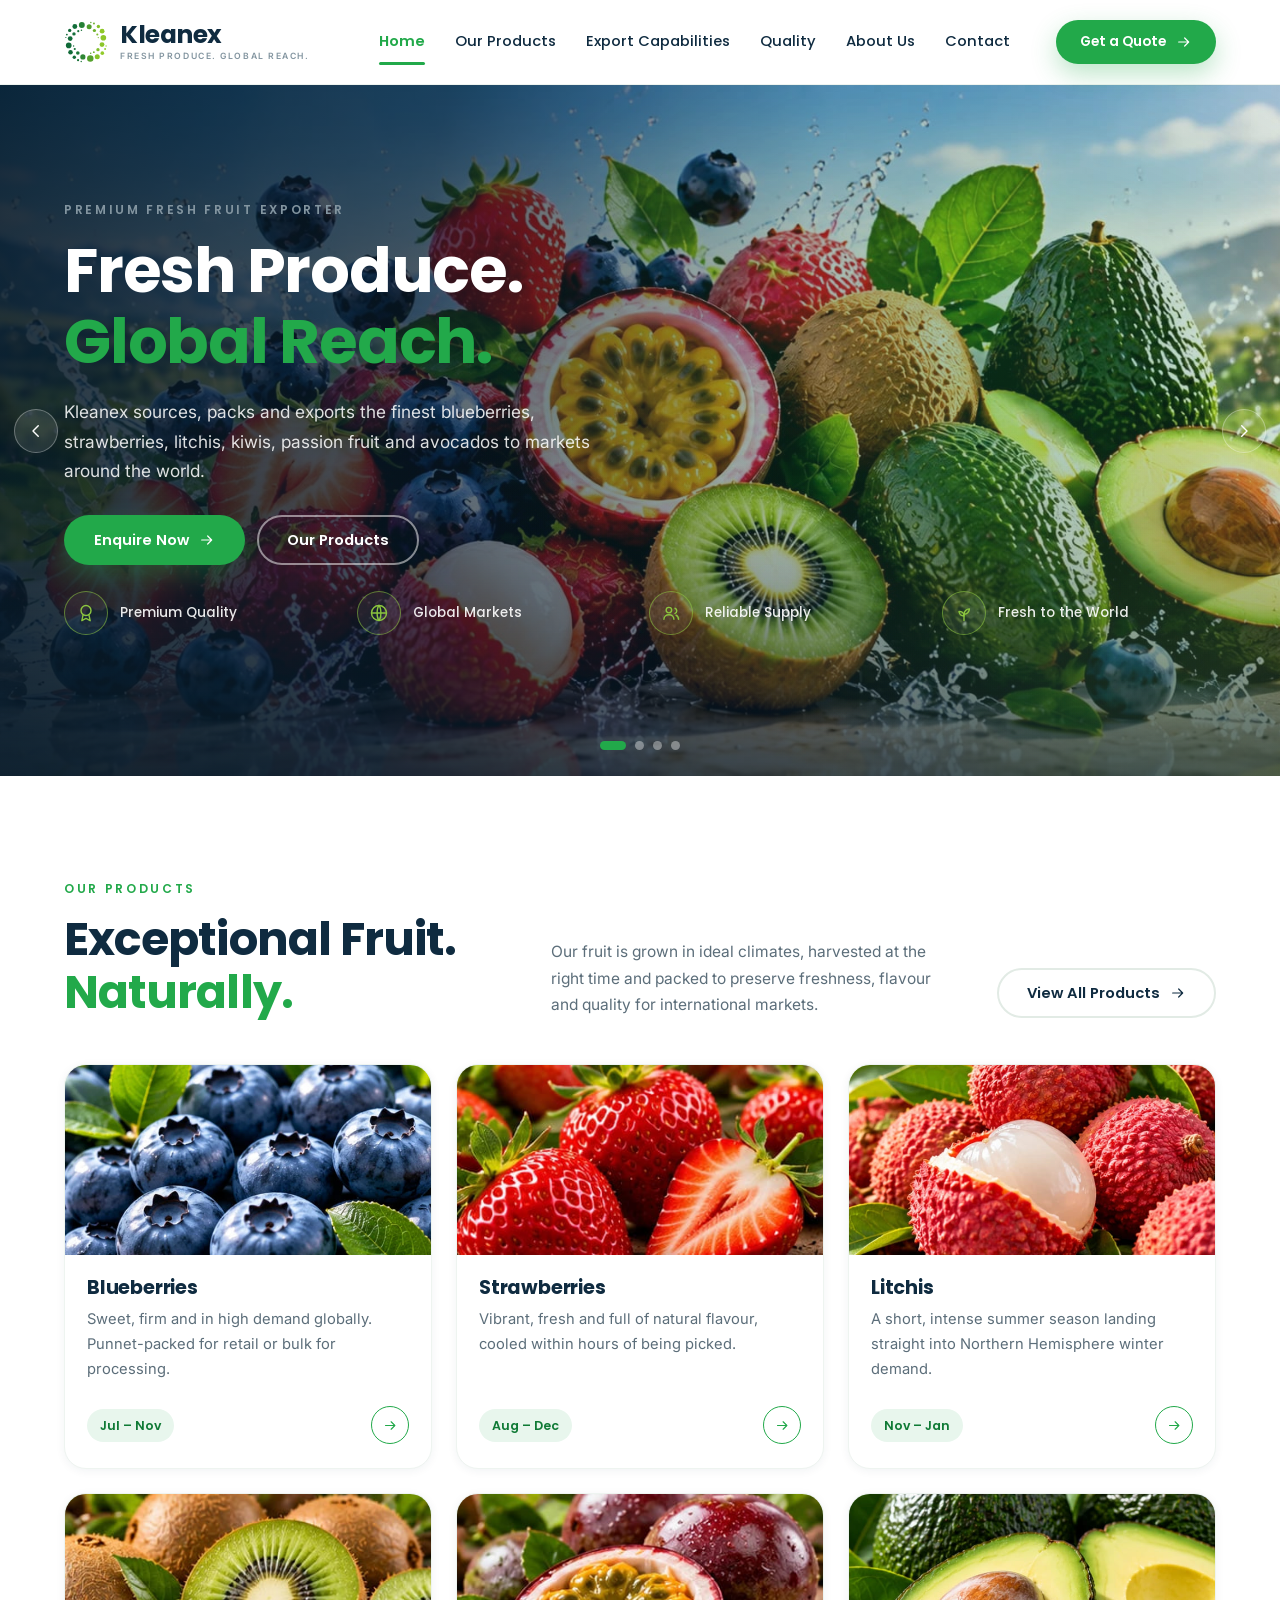
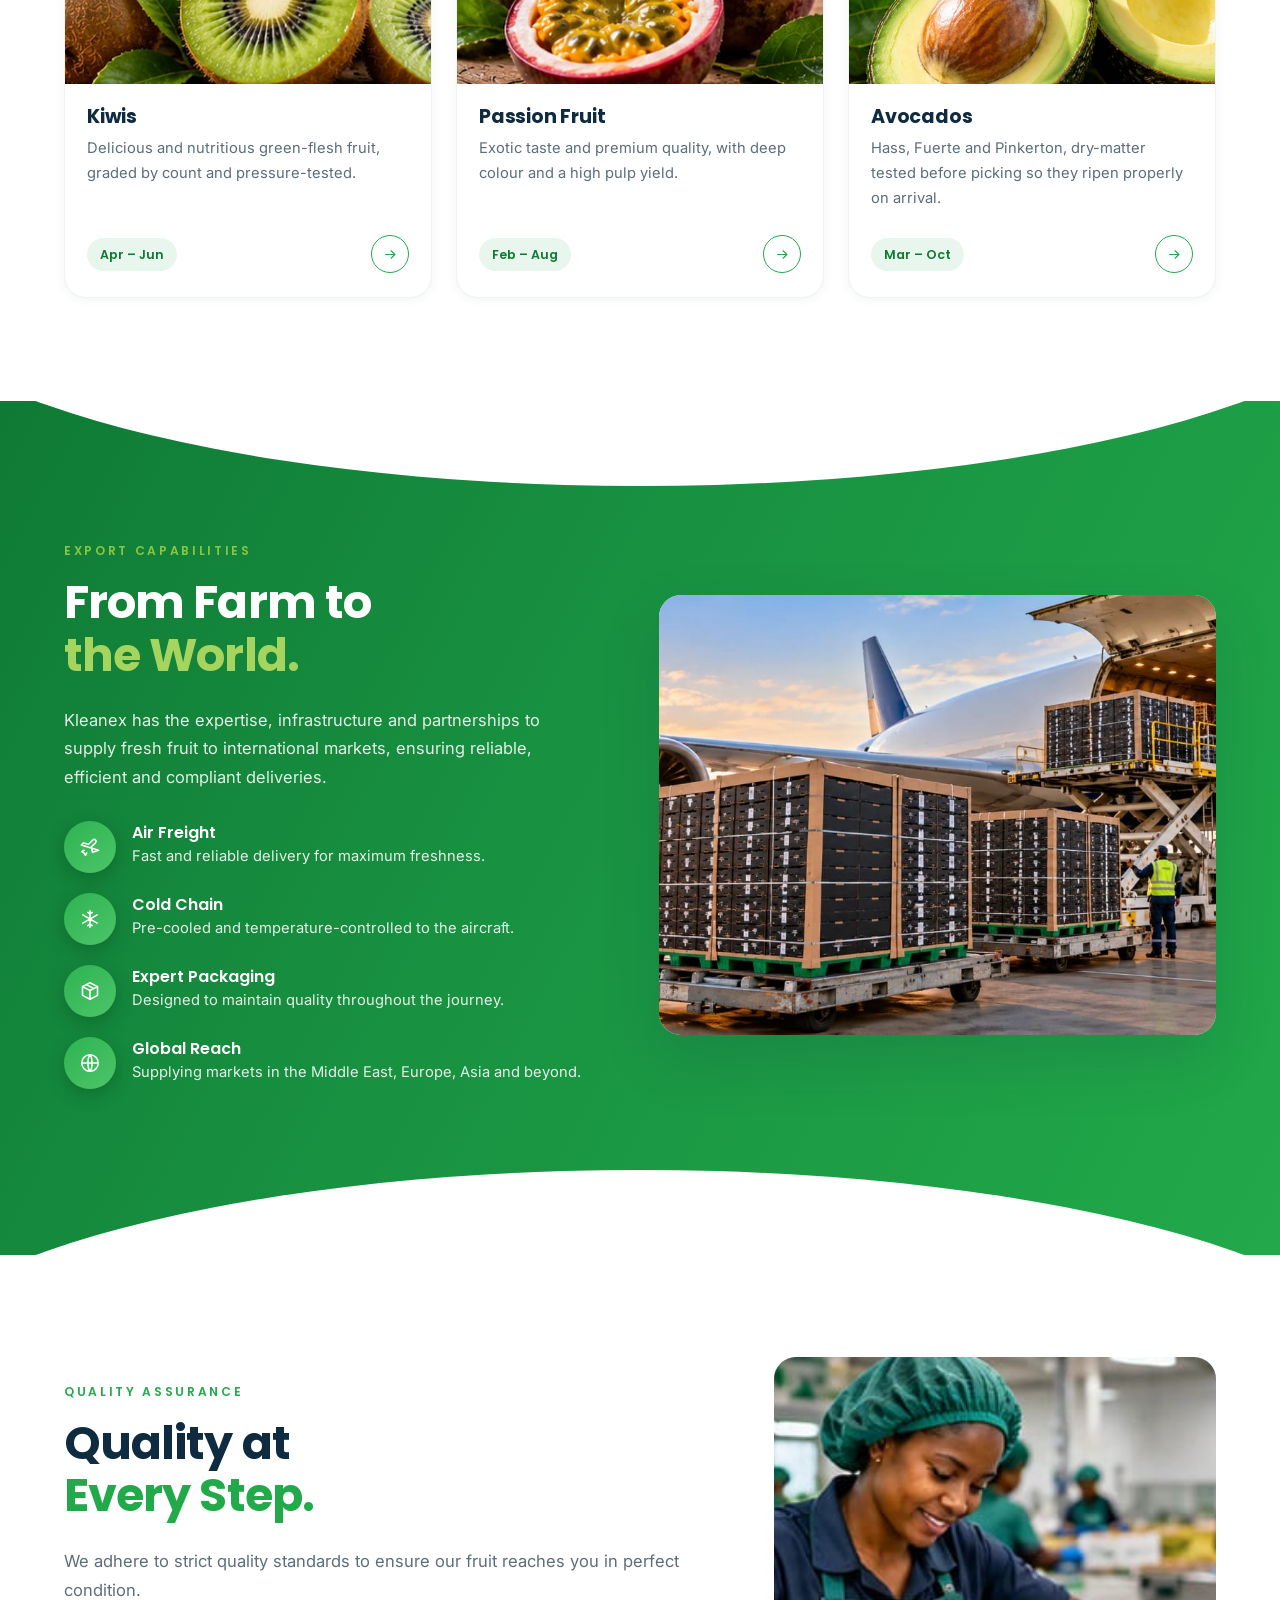
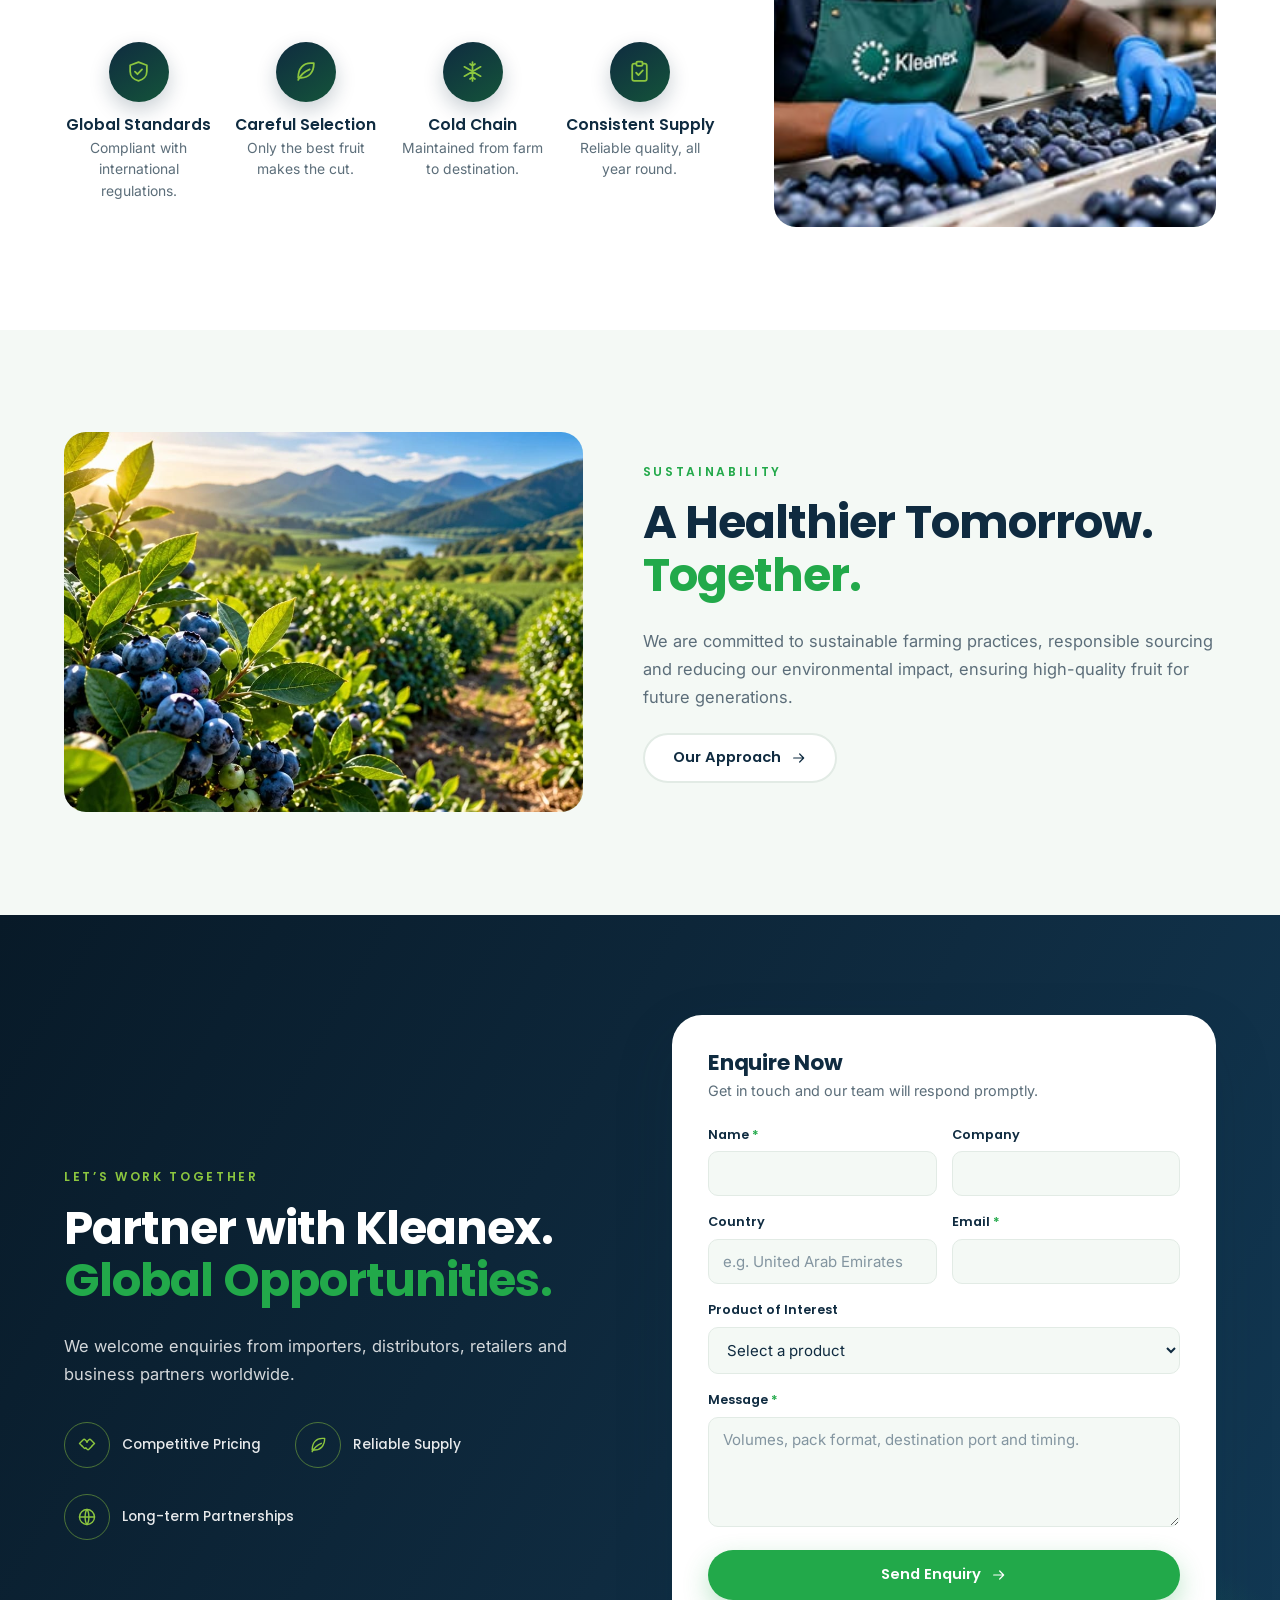
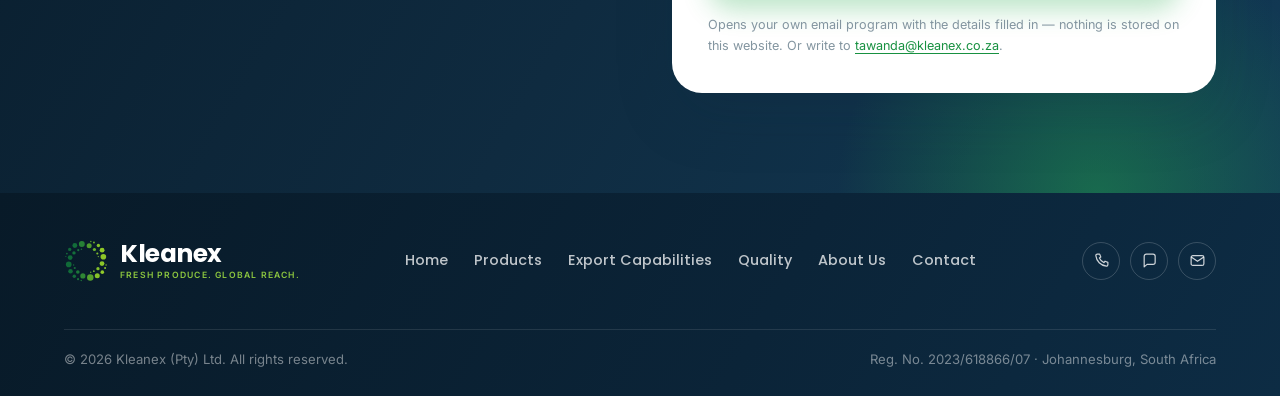
==== index.html @ d07e0b53 "Remove the decorative dot overlay from the hero The green dots in the top-right corner of the banner" ====
<!DOCTYPE html>
<html lang="en">
<head>
<meta charset="UTF-8" />
<meta name="viewport" content="width=device-width, initial-scale=1.0" />
<title>Kleanex | Fresh Produce. Global Reach. &mdash; Fruit Exporter, Zimbabwe &amp; South Africa</title>
<meta name="description" content="Kleanex sources, packs and exports the finest blueberries, strawberries, litchis, kiwis, passion fruit and avocados from Zimbabwe and South Africa to markets around the world." />
<meta name="keywords" content="fresh produce exporter Zimbabwe, fruit exporter South Africa, blueberry exporter, strawberry exporter, litchi exporter, kiwi exporter, passion fruit supplier, avocado exporter, Kleanex" />
<link rel="canonical" href="https://www.kleanex.co.za/" />
<meta name="robots" content="index, follow" />
<meta name="geo.region" content="ZA-GP" />
<meta name="geo.placename" content="Johannesburg" />
<meta property="og:type" content="website" />
<meta property="og:site_name" content="Kleanex" />
<meta property="og:title" content="Kleanex | Fresh Produce. Global Reach." />
<meta property="og:description" content="Exporting premium blueberries, strawberries, litchis, kiwis, passion fruit and avocados from Zimbabwe and South Africa." />
<meta property="og:url" content="https://www.kleanex.co.za/" />
<meta property="og:image" content="https://www.kleanex.co.za/assets/img/hero-1.jpg" />
<meta name="twitter:card" content="summary_large_image" />
<meta name="twitter:title" content="Kleanex | Fresh Produce. Global Reach." />
<meta name="twitter:description" content="Premium fresh fruit exporter from Zimbabwe and South Africa." />
<meta name="theme-color" content="#22a94a" />
<link rel="preconnect" href="https://fonts.googleapis.com" />
<link rel="preconnect" href="https://fonts.gstatic.com" crossorigin />
<link href="https://fonts.googleapis.com/css2?family=Poppins:wght@400;500;600;700&family=Inter:wght@400;500;600&display=swap" rel="stylesheet" />
<link rel="stylesheet" href="css/styles.css" />
<link rel="icon" href="assets/favicon.svg" type="image/svg+xml" />
<script type="application/ld+json">
{
  "@context": "https://schema.org",
  "@type": "Organization",
  "name": "Kleanex (Pty) Ltd",
  "slogan": "Fresh Produce. Global Reach.",
  "url": "https://www.kleanex.co.za/",
  "description": "Exporter of fresh produce from Zimbabwe and South Africa: blueberries, strawberries, litchis, kiwis, passion fruit and avocados.",
  "foundingDate": "2023",
  "address": {
    "@type": "PostalAddress",
    "streetAddress": "27A 1st Street, Abbotsford",
    "addressLocality": "Johannesburg",
    "postalCode": "2192",
    "addressRegion": "Gauteng",
    "addressCountry": "ZA"
  },
  "telephone": "+27837273242",
  "email": "tawanda@kleanex.co.za",
  "areaServed": ["Middle East", "Europe", "United Kingdom", "Asia", "Southern Africa"]
}
</script>
</head>
<body>
<a class="skip" href="#main">Skip to content</a>

<!-- ============================ shared sprite ============================ -->
<svg aria-hidden="true" focusable="false" style="position:absolute;width:0;height:0;overflow:hidden">
  <!-- brand mark: graduated ring of dots -->
  <symbol id="logo-mark" viewBox="-3 -3 106 106">
    <circle cx="61.68" cy="3.17" r="1.74" fill="#5ea732" />
    <circle cx="69.17" cy="5.4" r="2.3" fill="#6db02d" />
    <circle cx="39.94" cy="8.95" r="7.11" fill="#268035" />
    <circle cx="23.13" cy="12.68" r="5.85" fill="#126d39" />
    <circle cx="79.79" cy="12.7" r="4" fill="#85c129" />
    <circle cx="57.64" cy="13.13" r="6.03" fill="#509d2d" />
    <circle cx="39.06" cy="21.53" r="1.81" fill="#1b7239" />
    <circle cx="10.73" cy="22.09" r="4.06" fill="#116838" />
    <circle cx="70.26" cy="22.33" r="3.87" fill="#6db12b" />
    <circle cx="88.81" cy="23.86" r="5.78" fill="#8fc828" />
    <circle cx="31.34" cy="23.87" r="2.6" fill="#19723c" />
    <circle cx="21.03" cy="30.47" r="4.08" fill="#14703b" />
    <circle cx="77.25" cy="31.83" r="2.57" fill="#80be2c" />
    <circle cx="3.89" cy="32.15" r="2.19" fill="#156b3a" />
    <circle cx="1.48" cy="39.15" r="1.48" fill="#17683b" />
    <circle cx="79.55" cy="39.2" r="1.53" fill="#80bf32" />
    <circle cx="91.82" cy="39.83" r="6.81" fill="#8dc628" />
    <circle cx="11.88" cy="41.65" r="5.78" fill="#106a38" />
    <circle cx="88.6" cy="56.31" r="5.82" fill="#8cc629" />
    <circle cx="8.41" cy="58.25" r="6.79" fill="#106a38" />
    <circle cx="98.4" cy="59.55" r="1.6" fill="#93cb32" />
    <circle cx="20.18" cy="59.69" r="1.65" fill="#156c3a" />
    <circle cx="95.98" cy="66.87" r="2.34" fill="#92cc2e" />
    <circle cx="22.9" cy="67.01" r="2.54" fill="#17703a" />
    <circle cx="78.84" cy="68.48" r="4" fill="#81bf2a" />
    <circle cx="68.9" cy="74.58" r="2.22" fill="#71b430" />
    <circle cx="12.73" cy="74.67" r="5.46" fill="#116a38" />
    <circle cx="30.3" cy="76.58" r="4.32" fill="#1b7739" />
    <circle cx="61.33" cy="76.88" r="1.78" fill="#5da633" />
    <circle cx="89.33" cy="76.91" r="4.36" fill="#92cb2a" />
    <circle cx="77.11" cy="85.51" r="6.02" fill="#87c328" />
    <circle cx="42.43" cy="85.95" r="6.24" fill="#2f8634" />
    <circle cx="21.83" cy="86.69" r="4.09" fill="#136c3a" />
    <circle cx="60.32" cy="89.58" r="7.77" fill="#56a22d" />
    <circle cx="30.85" cy="93.85" r="2.61" fill="#187138" />
    <circle cx="38.49" cy="96.82" r="1.75" fill="#1f773a" />
  </symbol>

  <!-- decorative bubble flow -->
  <symbol id="bubbles" viewBox="0 0 400 300">
    <g>
      <circle cx="126" cy="26" r="6" fill="#1f8b3f" /><circle cx="150" cy="14" r="10" fill="#22a94a" />
      <circle cx="178" cy="30" r="5" fill="#53b94b" /><circle cx="196" cy="16" r="13" fill="#2fa94c" />
      <circle cx="222" cy="38" r="7" fill="#8cc63f" /><circle cx="238" cy="18" r="9" fill="#1f8b3f" />
      <circle cx="262" cy="42" r="16" fill="#35b152" /><circle cx="286" cy="22" r="6" fill="#8cc63f" />
      <circle cx="300" cy="52" r="11" fill="#22a94a" /><circle cx="322" cy="30" r="8" fill="#4cb34a" />
      <circle cx="340" cy="62" r="14" fill="#2a9f49" /><circle cx="356" cy="36" r="5" fill="#8cc63f" />
      <circle cx="366" cy="84" r="9" fill="#35b152" /><circle cx="310" cy="86" r="6" fill="#8cc63f" />
      <circle cx="284" cy="74" r="4" fill="#53b94b" /><circle cx="344" cy="112" r="12" fill="#22a94a" />
      <circle cx="372" cy="132" r="7" fill="#8cc63f" /><circle cx="318" cy="124" r="5" fill="#4cb34a" />
      <circle cx="356" cy="164" r="10" fill="#2a9f49" /><circle cx="378" cy="192" r="6" fill="#8cc63f" />
      <circle cx="340" cy="196" r="4" fill="#53b94b" /><circle cx="366" cy="228" r="8" fill="#22a94a" />
    </g>
  </symbol>

  <!-- produce illustrations (placeholder art behind photo slots) -->
  <symbol id="f-blueberry" viewBox="0 0 64 64">
    <circle cx="20" cy="42" r="13" fill="#3d5296" /><circle cx="45" cy="44" r="11" fill="#33457f" />
    <circle cx="33" cy="26" r="15" fill="#4f64ae" /><circle cx="27" cy="19" r="3.4" fill="#93a3dd" opacity=".55" />
    <g stroke="#26336b" stroke-width="2.4" stroke-linecap="round">
      <path d="M33 26v-6M33 26l5.7-1.9M33 26l3.5 4.8M33 26l-3.5 4.8M33 26l-5.7-1.9" />
    </g>
    <circle cx="33" cy="26" r="2.8" fill="#26336b" />
  </symbol>
  <symbol id="f-strawberry" viewBox="0 0 64 64">
    <path d="M32 57C19 50 13 39 13 30c0-6 8-10 19-10s19 4 19 10c0 9-6 20-19 27z" fill="#d9304a" />
    <path d="M32 57c-6-3.5-10.5-8-13.5-12.8 3.5 1.6 8 2.4 13.5 2.4s10-.8 13.5-2.4C42.5 49 38 53.5 32 57z" fill="#b61f38" />
    <g fill="#ffd978">
      <ellipse cx="24" cy="30" rx="1.7" ry="2.4" /><ellipse cx="32" cy="27" rx="1.7" ry="2.4" />
      <ellipse cx="40" cy="30" rx="1.7" ry="2.4" /><ellipse cx="28" cy="38" rx="1.7" ry="2.4" />
      <ellipse cx="36" cy="38" rx="1.7" ry="2.4" /><ellipse cx="32" cy="46" rx="1.7" ry="2.4" />
    </g>
    <path d="M32 21c-6 0-10-2-13-5 4-1 8 0 11 2-1-3-1-6 2-9 3 3 3 6 2 9 3-2 7-3 11-2-3 3-7 5-13 5z" fill="#2f8f4f" />
    <path d="M32 19.5V8" stroke="#2f8f4f" stroke-width="2.6" stroke-linecap="round" />
  </symbol>
  <symbol id="f-litchi" viewBox="0 0 64 64">
    <circle cx="32" cy="37" r="20" fill="#c23a2f" />
    <g fill="#a92c23" opacity=".85">
      <circle cx="22" cy="28" r="3.1" /><circle cx="32" cy="24" r="3.1" /><circle cx="42" cy="29" r="3.1" />
      <circle cx="46" cy="39" r="3.1" /><circle cx="40" cy="48" r="3.1" /><circle cx="30" cy="52" r="3.1" />
      <circle cx="20" cy="46" r="3.1" /><circle cx="17" cy="36" r="3.1" /><circle cx="31" cy="38" r="3.1" />
      <circle cx="39" cy="34" r="3.1" /><circle cx="25" cy="38" r="3.1" /><circle cx="34" cy="45" r="3.1" />
    </g>
    <circle cx="25" cy="30" r="3.6" fill="#e0695c" opacity=".55" />
    <path d="M32 18V9" stroke="#6b4a1f" stroke-width="2.6" stroke-linecap="round" />
    <path d="M33 11c4-4 9-4 12-3-1 4-4 7-9 7-2 0-3-2-3-4z" fill="#3f8a4b" />
  </symbol>
  <symbol id="f-kiwi" viewBox="0 0 64 64">
    <circle cx="32" cy="32" r="24" fill="#8a6b45" /><circle cx="32" cy="32" r="21" fill="#9bbf46" />
    <circle cx="32" cy="32" r="19" fill="#a8cc52" />
    <g fill="#2f3b16">
      <ellipse cx="32" cy="19" rx="1.5" ry="2.2" /><ellipse cx="41" cy="23" rx="1.5" ry="2.2" transform="rotate(35 41 23)" />
      <ellipse cx="45" cy="32" rx="2.2" ry="1.5" /><ellipse cx="41" cy="41" rx="1.5" ry="2.2" transform="rotate(-35 41 41)" />
      <ellipse cx="32" cy="45" rx="1.5" ry="2.2" /><ellipse cx="23" cy="41" rx="1.5" ry="2.2" transform="rotate(35 23 41)" />
      <ellipse cx="19" cy="32" rx="2.2" ry="1.5" /><ellipse cx="23" cy="23" rx="1.5" ry="2.2" transform="rotate(-35 23 23)" />
    </g>
    <circle cx="32" cy="32" r="7" fill="#f3f6e4" />
  </symbol>
  <symbol id="f-passion" viewBox="0 0 64 64">
    <circle cx="32" cy="32" r="24" fill="#5b3360" /><circle cx="32" cy="32" r="20" fill="#f4e7cd" />
    <circle cx="32" cy="32" r="16" fill="#e3a02a" />
    <g fill="#3d2a10">
      <ellipse cx="32" cy="24" rx="2" ry="2.8" /><ellipse cx="39" cy="28" rx="2" ry="2.8" />
      <ellipse cx="40" cy="36" rx="2" ry="2.8" /><ellipse cx="33" cy="40" rx="2" ry="2.8" />
      <ellipse cx="25" cy="37" rx="2" ry="2.8" /><ellipse cx="24" cy="28" rx="2" ry="2.8" />
      <ellipse cx="32" cy="32" rx="2" ry="2.8" />
    </g>
    <circle cx="24" cy="22" r="3.4" fill="#f6d98f" opacity=".5" />
  </symbol>
  <symbol id="f-avocado" viewBox="0 0 64 64">
    <path d="M32 7c9 0 15 8 15 18 0 13-7 32-15 32S17 38 17 25C17 15 23 7 32 7z" fill="#3f6b2b" />
    <path d="M32 12c6.5 0 10.5 6 10.5 13.5 0 11-5 26.5-10.5 26.5S21.5 36.5 21.5 25.5C21.5 18 25.5 12 32 12z" fill="#dfe9a0" />
    <ellipse cx="32" cy="36" rx="8.5" ry="9.5" fill="#8a5a2b" />
    <ellipse cx="29.5" cy="32.5" rx="2.6" ry="3" fill="#a9733c" opacity=".7" />
  </symbol>

  <!-- UI icons -->
  <symbol id="i-award" viewBox="0 0 24 24" fill="none" stroke="currentColor" stroke-width="1.7" stroke-linecap="round" stroke-linejoin="round"><circle cx="12" cy="9" r="6" /><path d="M8.5 14.3 7 21.2l5-2.7 5 2.7-1.5-6.9" /></symbol>
  <symbol id="i-globe" viewBox="0 0 24 24" fill="none" stroke="currentColor" stroke-width="1.7" stroke-linecap="round" stroke-linejoin="round"><circle cx="12" cy="12" r="9" /><path d="M3 12h18M12 3c3 3.4 3 14.6 0 18M12 3c-3 3.4-3 14.6 0 18" /></symbol>
  <symbol id="i-users" viewBox="0 0 24 24" fill="none" stroke="currentColor" stroke-width="1.7" stroke-linecap="round" stroke-linejoin="round"><circle cx="9.5" cy="8.5" r="3.3" /><path d="M3.5 19.5c0-3.3 2.7-5.5 6-5.5s6 2.2 6 5.5" /><path d="M16.8 6.3a3.3 3.3 0 0 1 0 6.2M18 14.6c1.8.9 3 2.6 3 4.9" /></symbol>
  <symbol id="i-sprout" viewBox="0 0 24 24" fill="none" stroke="currentColor" stroke-width="1.7" stroke-linecap="round" stroke-linejoin="round"><path d="M12 21v-7.5" /><path d="M12 13.5c0-3.6 2.9-6.5 6.5-6.5 0 3.6-2.9 6.5-6.5 6.5z" /><path d="M12 15.5c-3.3 0-6-2.2-6-5.5 3.3 0 6 2.2 6 5.5z" /></symbol>
  <symbol id="i-plane" viewBox="0 0 24 24" fill="none" stroke="currentColor" stroke-width="1.7" stroke-linecap="round" stroke-linejoin="round"><path d="M21.5 15.5 2.5 9.8l2.2-2.2 5.8 1.4 4.6-4.6a2 2 0 0 1 2.9 2.9l-4.6 4.6 1.4 5.8z" /><path d="M8.5 18.5 7 21l-1.5-2.5L3 17l2.5-1.5" /></symbol>
  <symbol id="i-ship" viewBox="0 0 24 24" fill="none" stroke="currentColor" stroke-width="1.7" stroke-linecap="round" stroke-linejoin="round"><path d="M3.5 13.5 5 8.5h14l1.5 5" /><path d="M12 8.5V4.5M8.5 4.5h7" /><path d="M2.5 16.5c1.7 0 1.7 1.5 3.4 1.5s1.7-1.5 3.4-1.5 1.7 1.5 3.4 1.5 1.7-1.5 3.4-1.5 1.7 1.5 3.4 1.5" /><path d="M2.5 20.5c1.7 0 1.7 1.5 3.4 1.5" opacity=".5" /></symbol>
  <symbol id="i-package" viewBox="0 0 24 24" fill="none" stroke="currentColor" stroke-width="1.7" stroke-linecap="round" stroke-linejoin="round"><path d="M12 3 3.8 7.2v9.6L12 21l8.2-4.2V7.2z" /><path d="M3.8 7.2 12 11.4l8.2-4.2M12 11.4V21M7.9 5 16 9.3" /></symbol>
  <symbol id="i-shield" viewBox="0 0 24 24" fill="none" stroke="currentColor" stroke-width="1.7" stroke-linecap="round" stroke-linejoin="round"><path d="M12 3l8 3v6c0 4.4-3.3 8-8 9-4.7-1-8-4.6-8-9V6z" /><path d="m8.6 12.2 2.4 2.4 4.4-4.6" /></symbol>
  <symbol id="i-leaf" viewBox="0 0 24 24" fill="none" stroke="currentColor" stroke-width="1.7" stroke-linecap="round" stroke-linejoin="round"><path d="M20 4c0 9-5 14-12 14H5c0-9 5-14 12-14z" /><path d="M5 20c2.5-5 6-8 11-10" /></symbol>
  <symbol id="i-cog" viewBox="0 0 24 24" fill="none" stroke="currentColor" stroke-width="1.7" stroke-linecap="round" stroke-linejoin="round"><circle cx="12" cy="12" r="3.2" /><path d="M12 2.6v2.6M12 18.8v2.6M4.3 12H1.7M22.3 12h-2.6M6.5 6.5 4.6 4.6M19.4 19.4l-1.9-1.9M17.5 6.5l1.9-1.9M4.6 19.4l1.9-1.9" /></symbol>
  <symbol id="i-clipboard" viewBox="0 0 24 24" fill="none" stroke="currentColor" stroke-width="1.7" stroke-linecap="round" stroke-linejoin="round"><path d="M9 4.5H7a2 2 0 0 0-2 2V19a2 2 0 0 0 2 2h10a2 2 0 0 0 2-2V6.5a2 2 0 0 0-2-2h-2" /><rect x="9" y="2.5" width="6" height="4" rx="1.3" /><path d="m8.8 13.2 2.2 2.2 4.2-4.4" /></symbol>
  <symbol id="i-handshake" viewBox="0 0 24 24" fill="none" stroke="currentColor" stroke-width="1.7" stroke-linecap="round" stroke-linejoin="round"><path d="M12.4 8.3 10 5.9a2 2 0 0 0-2.8 0L3 10.1l3.4 3.4" /><path d="m11.6 8.3 2.4-2.4a2 2 0 0 1 2.8 0L21 10.1l-3.4 3.4" /><path d="m6.4 13.5 2.1 2.1a1.5 1.5 0 0 0 2.1 0" /><path d="m10.6 15.6 1.6 1.6a1.5 1.5 0 0 0 2.1 0l3.3-3.3" /></symbol>
  <symbol id="i-snow" viewBox="0 0 24 24" fill="none" stroke="currentColor" stroke-width="1.7" stroke-linecap="round" stroke-linejoin="round"><path d="M12 3v18M4.2 7.5l15.6 9M19.8 7.5l-15.6 9M12 6.6 9.6 4.8M12 6.6l2.4-1.8M12 17.4l-2.4 1.8M12 17.4l2.4 1.8" /></symbol>
  <symbol id="i-doc" viewBox="0 0 24 24" fill="none" stroke="currentColor" stroke-width="1.7" stroke-linecap="round" stroke-linejoin="round"><path d="M6 3h8l4 4v14H6z" /><path d="M14 3v4h4M9 12h6M9 16h5" /></symbol>
  <symbol id="i-truck" viewBox="0 0 24 24" fill="none" stroke="currentColor" stroke-width="1.7" stroke-linecap="round" stroke-linejoin="round"><path d="M3 7h10v9H3z" /><path d="M13 10h4l3 3.2V16h-7z" /><circle cx="7" cy="18.4" r="1.8" /><circle cx="17" cy="18.4" r="1.8" /></symbol>
  <symbol id="i-phone" viewBox="0 0 24 24" fill="none" stroke="currentColor" stroke-width="1.7" stroke-linecap="round" stroke-linejoin="round"><path d="M6.4 3h3L11 7l-2 1.5a12.3 12.3 0 0 0 6.5 6.5L17 13l4 1.6V18a2 2 0 0 1-2.2 2A16.6 16.6 0 0 1 4 5.2 2 2 0 0 1 6.4 3z" /></symbol>
  <symbol id="i-mail" viewBox="0 0 24 24" fill="none" stroke="currentColor" stroke-width="1.7" stroke-linecap="round" stroke-linejoin="round"><rect x="3" y="5" width="18" height="14" rx="2.5" /><path d="M3.6 7.5 12 13.2l8.4-5.7" /></symbol>
  <symbol id="i-pin" viewBox="0 0 24 24" fill="none" stroke="currentColor" stroke-width="1.7" stroke-linecap="round" stroke-linejoin="round"><path d="M12 21s7-6.4 7-11a7 7 0 1 0-14 0c0 4.6 7 11 7 11z" /><circle cx="12" cy="10" r="2.6" /></symbol>
  <symbol id="i-clock" viewBox="0 0 24 24" fill="none" stroke="currentColor" stroke-width="1.7" stroke-linecap="round" stroke-linejoin="round"><circle cx="12" cy="12" r="9" /><path d="M12 7v5.3l3.4 2" /></symbol>
  <symbol id="i-chat" viewBox="0 0 24 24" fill="none" stroke="currentColor" stroke-width="1.7" stroke-linecap="round" stroke-linejoin="round"><path d="M20 14.5a3 3 0 0 1-3 3H8.5L4.5 21V6a3 3 0 0 1 3-3h9.5a3 3 0 0 1 3 3z" /></symbol>
  <symbol id="i-arrow" viewBox="0 0 24 24" fill="none" stroke="currentColor" stroke-width="1.8" stroke-linecap="round" stroke-linejoin="round"><path d="M4 12h15M13 6l6 6-6 6" /></symbol>
  <symbol id="i-chevron" viewBox="0 0 24 24" fill="none" stroke="currentColor" stroke-width="1.9" stroke-linecap="round" stroke-linejoin="round"><path d="M15 5l-7 7 7 7" /></symbol>
  <symbol id="i-menu" viewBox="0 0 24 24" fill="none" stroke="currentColor" stroke-width="1.8" stroke-linecap="round" stroke-linejoin="round"><path d="M4 7h16M4 12h16M4 17h16" /></symbol>
</svg>

<!-- ============================ header ============================ -->
<header class="site-header">
  <div class="wrap">
    <a class="brand" href="index.html" aria-label="Kleanex home">
      <svg class="brand-mark"><use href="#logo-mark" /></svg>
      <span class="brand-text">
        <span class="brand-name">Kleanex</span>
        <span class="brand-sub">Fresh Produce. Global Reach.</span>
      </span>
    </a>

    <button class="nav-toggle" type="button" aria-expanded="false" aria-controls="primary-nav" aria-label="Open menu">
      <svg><use href="#i-menu" /></svg>
    </button>

    <nav class="nav" id="primary-nav" aria-label="Primary">
      <a href="index.html" aria-current="page">Home</a>
      <a href="#products">Our Products</a>
      <a href="#export">Export Capabilities</a>
      <a href="#quality">Quality</a>
      <a href="about.html">About Us</a>
      <a href="contact.html">Contact</a>
    </nav>

    <a class="btn btn--green btn--sm header-cta" href="contact.html">Get a Quote <svg><use href="#i-arrow" /></svg></a>
  </div>
</header>

<main id="main">

  <!-- ============================ hero ============================ -->
  <section class="hero" id="hero" aria-roledescription="carousel" aria-label="Kleanex highlights">
    <div class="hero-slide is-active" data-slide style="background-image:url('assets/img/hero-1.jpg')"></div>
    <div class="hero-slide" data-slide style="background-image:url('assets/img/hero-2.jpg')"></div>
    <div class="hero-slide" data-slide style="background-image:url('assets/img/hero-3.jpg')"></div>
    <div class="hero-slide" data-slide style="background-image:url('assets/img/hero-4.jpg')"></div>
    <div class="hero-art" aria-hidden="true"></div>

    <button class="hero-arrow hero-arrow--prev" type="button" data-hero-prev aria-label="Previous slide">
      <svg><use href="#i-chevron" /></svg>
    </button>
    <button class="hero-arrow hero-arrow--next" type="button" data-hero-next aria-label="Next slide">
      <svg><use href="#i-chevron" /></svg>
    </button>

    <div class="wrap hero-inner">
      <div class="hero-copy-stack">
        <div class="hero-copy is-active" data-copy>
          <span class="eyebrow eyebrow--muted">Premium Fresh Fruit Exporter</span>
          <h1><span class="tt">Fresh Produce.</span><span class="tt tt--green">Global Reach.</span></h1>
          <p>
            Kleanex sources, packs and exports the finest blueberries, strawberries, litchis,
            kiwis, passion fruit and avocados to markets around the world.
          </p>
          <div class="hero-actions">
            <a class="btn btn--green" href="#enquire">Enquire Now <svg><use href="#i-arrow" /></svg></a>
            <a class="btn btn--ghost-light" href="#products">Our Products</a>
          </div>
        </div>

        <div class="hero-copy" data-copy>
          <span class="eyebrow eyebrow--muted">Zimbabwe &amp; South Africa</span>
          <h1><span class="tt">Grown at Altitude.</span><span class="tt tt--green">Picked for Export.</span></h1>
          <p>
            Cold nights and long days give the fruit its firmness and its sugar. We buy direct
            from growers we know by name, and check the pallets ourselves before they load.
          </p>
          <div class="hero-actions">
            <a class="btn btn--green" href="about.html#produce-lines">View Produce Lines <svg><use href="#i-arrow" /></svg></a>
            <a class="btn btn--ghost-light" href="#export">Export Capabilities</a>
          </div>
        </div>

        <div class="hero-copy" data-copy>
          <span class="eyebrow eyebrow--muted">Berries &middot; Tropicals &middot; Avocados</span>
          <h1><span class="tt">Six Produce Lines.</span><span class="tt tt--green">One Partner.</span></h1>
          <p>
            Berries, tropicals and avocados packed to your spec, counts and labels, and backed
            by a written offer before you commit.
          </p>
          <div class="hero-actions">
            <a class="btn btn--green" href="contact.html">Request a Quote <svg><use href="#i-arrow" /></svg></a>
            <a class="btn btn--ghost-light" href="#products">Our Products</a>
          </div>
        </div>

        <div class="hero-copy" data-copy>
          <span class="eyebrow eyebrow--muted">Cold Chain Intact</span>
          <h1><span class="tt">From Orchard</span><span class="tt tt--green">to Arrival.</span></h1>
          <p>
            Pre-cooled before loading, shipped under a recorded regime and cleared with every
            certificate in place &mdash; so the fruit lands in the condition you paid for.
          </p>
          <div class="hero-actions">
            <a class="btn btn--green" href="#quality">Our Quality Standards <svg><use href="#i-arrow" /></svg></a>
            <a class="btn btn--ghost-light" href="contact.html">Talk to Us</a>
          </div>
        </div>
      </div>

      <div class="hero-features">
        <div class="hero-feature"><span class="ico"><svg><use href="#i-award" /></svg></span><span>Premium Quality</span></div>
        <div class="hero-feature"><span class="ico"><svg><use href="#i-globe" /></svg></span><span>Global Markets</span></div>
        <div class="hero-feature"><span class="ico"><svg><use href="#i-users" /></svg></span><span>Reliable Supply</span></div>
        <div class="hero-feature"><span class="ico"><svg><use href="#i-sprout" /></svg></span><span>Fresh to the World</span></div>
      </div>
    </div>

    <div class="hero-dots" role="tablist" aria-label="Choose slide">
      <button type="button" role="tab" aria-selected="true" aria-label="Slide 1" data-hero-dot></button>
      <button type="button" role="tab" aria-selected="false" aria-label="Slide 2" data-hero-dot></button>
      <button type="button" role="tab" aria-selected="false" aria-label="Slide 3" data-hero-dot></button>
      <button type="button" role="tab" aria-selected="false" aria-label="Slide 4" data-hero-dot></button>
    </div>
  </section>

  <!-- ============================ products ============================ -->
  <section class="section" id="products">
    <div class="wrap">
      <div class="head-split">
        <div>
          <span class="eyebrow">Our Products</span>
          <h2><span class="tt">Exceptional Fruit.</span><span class="tt tt--green">Naturally.</span></h2>
        </div>
        <p>
          Our fruit is grown in ideal climates, harvested at the right time and packed to
          preserve freshness, flavour and quality for international markets.
        </p>
        <a class="btn btn--outline" href="about.html#produce-lines">View All Products <svg><use href="#i-arrow" /></svg></a>
      </div>

      <div class="products">
        <a class="product-card" href="about.html#blueberries">
          <div class="ph">
            <svg><use href="#f-blueberry" /></svg>
            <img src="assets/img/blueberries.jpg" alt="Fresh export-grade blueberries" loading="lazy" onload="this.style.opacity=1" onerror="this.remove()" />
          </div>
          <div class="body">
            <h3>Blueberries</h3>
            <p>Sweet, firm and in high demand globally. Punnet-packed for retail or bulk for processing.</p>
            <div class="foot"><span class="season">Jul &ndash; Nov</span><span class="round-arrow"><svg><use href="#i-arrow" /></svg></span></div>
          </div>
        </a>

        <a class="product-card" href="about.html#strawberries">
          <div class="ph">
            <svg><use href="#f-strawberry" /></svg>
            <img src="assets/img/strawberries.jpg" alt="Fresh export-grade strawberries" loading="lazy" onload="this.style.opacity=1" onerror="this.remove()" />
          </div>
          <div class="body">
            <h3>Strawberries</h3>
            <p>Vibrant, fresh and full of natural flavour, cooled within hours of being picked.</p>
            <div class="foot"><span class="season">Aug &ndash; Dec</span><span class="round-arrow"><svg><use href="#i-arrow" /></svg></span></div>
          </div>
        </a>

        <a class="product-card" href="about.html#litchis">
          <div class="ph">
            <svg><use href="#f-litchi" /></svg>
            <img src="assets/img/litchis.jpg" alt="Fresh export-grade litchis" loading="lazy" onload="this.style.opacity=1" onerror="this.remove()" />
          </div>
          <div class="body">
            <h3>Litchis</h3>
            <p>A short, intense summer season landing straight into Northern Hemisphere winter demand.</p>
            <div class="foot"><span class="season">Nov &ndash; Jan</span><span class="round-arrow"><svg><use href="#i-arrow" /></svg></span></div>
          </div>
        </a>

        <a class="product-card" href="about.html#kiwis">
          <div class="ph">
            <svg><use href="#f-kiwi" /></svg>
            <img src="assets/img/kiwis.jpg" alt="Fresh export-grade kiwi fruit" loading="lazy" onload="this.style.opacity=1" onerror="this.remove()" />
          </div>
          <div class="body">
            <h3>Kiwis</h3>
            <p>Delicious and nutritious green-flesh fruit, graded by count and pressure-tested.</p>
            <div class="foot"><span class="season">Apr &ndash; Jun</span><span class="round-arrow"><svg><use href="#i-arrow" /></svg></span></div>
          </div>
        </a>

        <a class="product-card" href="about.html#passion-fruit">
          <div class="ph">
            <svg><use href="#f-passion" /></svg>
            <img src="assets/img/passion-fruit.jpg" alt="Fresh export-grade passion fruit" loading="lazy" onload="this.style.opacity=1" onerror="this.remove()" />
          </div>
          <div class="body">
            <h3>Passion Fruit</h3>
            <p>Exotic taste and premium quality, with deep colour and a high pulp yield.</p>
            <div class="foot"><span class="season">Feb &ndash; Aug</span><span class="round-arrow"><svg><use href="#i-arrow" /></svg></span></div>
          </div>
        </a>

        <a class="product-card" href="about.html#avocados">
          <div class="ph">
            <svg><use href="#f-avocado" /></svg>
            <img src="assets/img/avocados.jpg" alt="Fresh export-grade Hass avocados" loading="lazy" onload="this.style.opacity=1" onerror="this.remove()" />
          </div>
          <div class="body">
            <h3>Avocados</h3>
            <p>Hass, Fuerte and Pinkerton, dry-matter tested before picking so they ripen properly on arrival.</p>
            <div class="foot"><span class="season">Mar &ndash; Oct</span><span class="round-arrow"><svg><use href="#i-arrow" /></svg></span></div>
          </div>
        </a>
      </div>
    </div>
  </section>

  <!-- ============================ export capabilities ============================ -->
  <section class="band" id="export">
    <div class="wrap band-grid">
      <div>
        <span class="eyebrow eyebrow--light">Export Capabilities</span>
        <h2><span class="tt">From Farm to</span><span class="tt" style="color:#a5d45f">the World.</span></h2>
        <p>
          Kleanex has the expertise, infrastructure and partnerships to supply fresh fruit to
          international markets, ensuring reliable, efficient and compliant deliveries.
        </p>

        <ul class="cap-list">
          <li>
            <span class="ico"><svg><use href="#i-plane" /></svg></span>
            <span><b>Air Freight</b><span>Fast and reliable delivery for maximum freshness.</span></span>
          </li>
          <li>
            <span class="ico"><svg><use href="#i-snow" /></svg></span>
            <span><b>Cold Chain</b><span>Pre-cooled and temperature-controlled to the aircraft.</span></span>
          </li>
          <li>
            <span class="ico"><svg><use href="#i-package" /></svg></span>
            <span><b>Expert Packaging</b><span>Designed to maintain quality throughout the journey.</span></span>
          </li>
          <li>
            <span class="ico"><svg><use href="#i-globe" /></svg></span>
            <span><b>Global Reach</b><span>Supplying markets in the Middle East, Europe, Asia and beyond.</span></span>
          </li>
        </ul>
      </div>

      <div class="ph">
        <svg><use href="#i-plane" /></svg>
        <img src="assets/img/export.jpg" alt="Kleanex pallets being loaded for export" loading="lazy" onload="this.style.opacity=1" onerror="this.remove()" />
      </div>
    </div>
  </section>

  <!-- ============================ quality ============================ -->
  <section class="section" id="quality">
    <div class="wrap quality-grid">
      <div>
        <span class="eyebrow">Quality Assurance</span>
        <h2><span class="tt">Quality at</span><span class="tt tt--green">Every Step.</span></h2>
        <p class="lede">
          We adhere to strict quality standards to ensure our fruit reaches you in perfect condition.
        </p>

        <div class="badges">
          <div class="badge">
            <span class="ico"><svg><use href="#i-shield" /></svg></span>
            <h4>Global Standards</h4>
            <p>Compliant with international regulations.</p>
          </div>
          <div class="badge">
            <span class="ico"><svg><use href="#i-leaf" /></svg></span>
            <h4>Careful Selection</h4>
            <p>Only the best fruit makes the cut.</p>
          </div>
          <div class="badge">
            <span class="ico"><svg><use href="#i-snow" /></svg></span>
            <h4>Cold Chain</h4>
            <p>Maintained from farm to destination.</p>
          </div>
          <div class="badge">
            <span class="ico"><svg><use href="#i-clipboard" /></svg></span>
            <h4>Consistent Supply</h4>
            <p>Reliable quality, all year round.</p>
          </div>
        </div>
      </div>

      <div class="ph">
        <svg><use href="#f-blueberry" /></svg>
        <img src="assets/img/quality.jpg" alt="Blueberries being graded and packed" loading="lazy" onload="this.style.opacity=1" onerror="this.remove()" />
      </div>
    </div>
  </section>

  <!-- ============================ sustainability ============================ -->
  <section class="section sustain" id="sustainability">
    <div class="wrap sustain-grid">
      <div class="ph ph--fade">
        <svg><use href="#i-leaf" /></svg>
        <img src="assets/img/sustainability-1.jpg" alt="Blueberry orchard above a valley at sunrise" data-fade onerror="this.remove()" />
        <img src="assets/img/sustainability-2.jpg" alt="Solar panels and rainwater storage at the pack house" data-fade onerror="this.remove()" />
      </div>
      <div>
        <span class="eyebrow">Sustainability</span>
        <h2><span class="tt">A Healthier Tomorrow.</span><span class="tt tt--green">Together.</span></h2>
        <p>
          We are committed to sustainable farming practices, responsible sourcing and reducing
          our environmental impact, ensuring high-quality fruit for future generations.
        </p>
        <p style="margin-top:22px">
          <a class="btn btn--outline" href="about.html#sustainability">Our Approach <svg><use href="#i-arrow" /></svg></a>
        </p>
      </div>
    </div>
  </section>

  <!-- ============================ cta + enquiry ============================ -->
  <section class="cta" id="enquire">
    <div class="wrap cta-grid">
      <div>
        <span class="eyebrow eyebrow--light">Let&rsquo;s Work Together</span>
        <h2><span class="tt">Partner with Kleanex.</span><span class="tt tt--green">Global Opportunities.</span></h2>
        <p>
          We welcome enquiries from importers, distributors, retailers and business partners
          worldwide.
        </p>
        <div class="cta-points">
          <div class="cta-point"><span class="ico"><svg><use href="#i-handshake" /></svg></span><span>Competitive Pricing</span></div>
          <div class="cta-point"><span class="ico"><svg><use href="#i-leaf" /></svg></span><span>Reliable Supply</span></div>
          <div class="cta-point"><span class="ico"><svg><use href="#i-globe" /></svg></span><span>Long-term Partnerships</span></div>
        </div>
      </div>

      <div class="form-card">
        <h3>Enquire Now</h3>
        <p>Get in touch and our team will respond promptly.</p>

        <form id="enquiry-form" novalidate>
          <div class="field-row">
            <div class="field">
              <label for="name">Name <span aria-hidden="true">*</span></label>
              <input type="text" id="name" name="name" autocomplete="name" required />
            </div>
            <div class="field">
              <label for="company">Company</label>
              <input type="text" id="company" name="company" autocomplete="organization" />
            </div>
          </div>
          <div class="field-row">
            <div class="field">
              <label for="destination">Country</label>
              <input type="text" id="destination" name="destination" autocomplete="country-name" placeholder="e.g. United Arab Emirates" />
            </div>
            <div class="field">
              <label for="email">Email <span aria-hidden="true">*</span></label>
              <input type="email" id="email" name="email" autocomplete="email" required />
            </div>
          </div>
          <div class="field">
            <label for="produce">Product of Interest</label>
            <select id="produce" name="produce">
              <option value="">Select a product</option>
              <option>Blueberries</option>
              <option>Strawberries</option>
              <option>Litchis</option>
              <option>Kiwis</option>
              <option>Passion Fruit</option>
              <option>Avocados</option>
              <option>More than one line</option>
            </select>
          </div>
          <div class="field">
            <label for="message">Message <span aria-hidden="true">*</span></label>
            <textarea id="message" name="message" required placeholder="Volumes, pack format, destination port and timing."></textarea>
          </div>

          <button class="btn btn--green btn--block" type="submit">Send Enquiry <svg><use href="#i-arrow" /></svg></button>
          <p class="form-status" id="form-status" role="status" aria-live="polite"></p>
          <p class="form-note">
            Opens your own email program with the details filled in &mdash; nothing is stored on this
            website. Or write to <a href="mailto:tawanda@kleanex.co.za">tawanda@kleanex.co.za</a>.
          </p>
        </form>
      </div>
    </div>
  </section>

</main>

<!-- ============================ footer ============================ -->
<footer class="site-footer on-dark">
  <div class="wrap">
    <div class="footer-top">
      <a class="brand footer-brand" href="index.html" aria-label="Kleanex home">
        <svg class="brand-mark"><use href="#logo-mark" /></svg>
        <span class="brand-text">
          <span class="brand-name">Kleanex</span>
          <span class="brand-sub">Fresh Produce. Global Reach.</span>
        </span>
      </a>

      <nav class="footer-nav" aria-label="Footer">
        <a href="index.html">Home</a>
        <a href="index.html#products">Products</a>
        <a href="index.html#export">Export Capabilities</a>
        <a href="index.html#quality">Quality</a>
        <a href="about.html">About Us</a>
        <a href="contact.html">Contact</a>
      </nav>

      <!-- Social profiles can slot in here once the accounts exist; these are the
           live contact routes in the meantime. -->
      <div class="footer-contacts">
        <a href="tel:+27837273242" aria-label="Call Kleanex"><svg><use href="#i-phone" /></svg></a>
        <a href="https://wa.me/27837273242" aria-label="WhatsApp Kleanex" rel="noopener"><svg><use href="#i-chat" /></svg></a>
        <a href="mailto:tawanda@kleanex.co.za" aria-label="Email Kleanex"><svg><use href="#i-mail" /></svg></a>
      </div>
    </div>

    <div class="footer-bottom">
      <span>&copy; <span data-year>2026</span> Kleanex (Pty) Ltd. All rights reserved.</span>
      <span>Reg. No. 2023/618866/07 &middot; Johannesburg, South Africa</span>
    </div>
  </div>
</footer>

<script src="js/site.js" defer></script>
</body>
</html>
---- css/styles.css ----
/* ==========================================================================
   Kleanex — Fresh Produce. Global Reach.
   Kleanex (Pty) Ltd t/a Procitru. Single stylesheet, no build step.
   ========================================================================== */

:root {
  /* Brand */
  --green: #22a94a;
  --green-600: #189141;
  --green-700: #0f7a35;
  --green-050: #e8f6ed;
  --lime: #8cc63f;
  --lime-050: #f2f9e8;

  --navy: #0f2b40;
  --navy-800: #0c2335;
  --navy-900: #081a28;

  /* Neutrals */
  --slate: #5c6e7a;
  --slate-light: #8395a0;
  --line: #e2ebe5;
  --line-soft: #eef4f0;
  --mist: #f4f9f5;
  --white: #ffffff;

  /* Type */
  --display: "Poppins", "Segoe UI", -apple-system, BlinkMacSystemFont, Arial, sans-serif;
  --sans: "Inter", -apple-system, BlinkMacSystemFont, "Segoe UI", Roboto, Helvetica, Arial, sans-serif;

  /* Shape */
  --wrap: 1200px;
  --r-sm: 10px;
  --r-md: 16px;
  --r-lg: 22px;
  --r-xl: 30px;
  --shadow-sm: 0 2px 10px rgba(15, 43, 64, .06);
  --shadow-md: 0 8px 30px rgba(15, 43, 64, .1);
  --shadow-lg: 0 24px 60px rgba(15, 43, 64, .16);
  --shadow-green: 0 10px 26px rgba(34, 169, 74, .3);
}

/* --------------------------------------------------------- base */
*, *::before, *::after { box-sizing: border-box; }
html { -webkit-text-size-adjust: 100%; scroll-behavior: smooth; }

body {
  margin: 0;
  background: var(--white);
  color: var(--slate);
  font-family: var(--sans);
  font-size: 16.5px;
  line-height: 1.7;
  -webkit-font-smoothing: antialiased;
  text-rendering: optimizeLegibility;
  overflow-x: hidden;
}

img, svg { max-width: 100%; }

h1, h2, h3, h4 {
  font-family: var(--display);
  color: var(--navy);
  font-weight: 700;
  line-height: 1.14;
  letter-spacing: -.02em;
  margin: 0 0 .55em;
}
h1 { font-size: clamp(2.4rem, 5vw, 3.9rem); }
h2 { font-size: clamp(1.95rem, 3.6vw, 2.95rem); }
h3 { font-size: clamp(1.1rem, 1.5vw, 1.28rem); letter-spacing: -.01em; }
h4 { font-size: 1rem; font-weight: 600; letter-spacing: 0; }

/* two-tone headline: second line in brand green */
.tt { display: block; }
.tt--green { color: var(--green); }
.on-dark h1, .on-dark h2, .on-dark h3, .on-dark h4 { color: #fff; }

p { margin: 0 0 1.1em; }
p:last-child { margin-bottom: 0; }

a { color: var(--green-600); text-underline-offset: 3px; }
a:hover { color: var(--green); }

ul, ol { margin: 0 0 1.1em; padding-left: 1.2em; }
li { margin-bottom: .45em; }
strong { color: var(--navy); font-weight: 600; }

:focus-visible { outline: 3px solid var(--green); outline-offset: 3px; border-radius: 4px; }

.wrap { width: 100%; max-width: var(--wrap); margin: 0 auto; padding: 0 24px; }

.skip {
  position: absolute; left: -9999px; top: 0; z-index: 99;
  background: var(--green); color: #fff; padding: 12px 18px; border-radius: 0 0 var(--r-sm) 0;
}
.skip:focus { left: 0; color: #fff; }

.eyebrow {
  display: block; font-family: var(--display);
  font-size: .76rem; font-weight: 600; letter-spacing: .22em; text-transform: uppercase;
  color: var(--green); margin-bottom: 14px;
}
.eyebrow--light { color: var(--lime); }
.eyebrow--muted { color: var(--slate-light); }

.lede { font-size: clamp(1rem, 1.3vw, 1.1rem); }

.section { position: relative; padding: clamp(62px, 8vw, 110px) 0; }
.section--mist { background: var(--mist); }
.section-head { max-width: 640px; margin-bottom: 46px; }
.section-head--center { margin-left: auto; margin-right: auto; text-align: center; }
.section-head p { margin-bottom: 0; }

/* split head: title left, supporting copy + action right */
.head-split {
  display: grid; grid-template-columns: 1.1fr 1fr auto; gap: 28px 40px;
  align-items: end; margin-bottom: 46px;
}
.head-split h2 { margin-bottom: 0; }
.head-split p { margin-bottom: 0; font-size: .97rem; }

/* --------------------------------------------------------- buttons */
.btn {
  display: inline-flex; align-items: center; justify-content: center; gap: 10px;
  font-family: var(--display); font-size: .92rem; font-weight: 600; line-height: 1;
  padding: 15px 28px; border-radius: 999px; border: 2px solid transparent;
  text-decoration: none; cursor: pointer; white-space: nowrap;
  transition: transform .18s ease, background-color .18s ease, border-color .18s ease, box-shadow .18s ease, color .18s ease;
}
.btn:hover { transform: translateY(-2px); }
.btn svg { width: 16px; height: 16px; flex: none; }

.btn--green { background: var(--green); color: #fff; box-shadow: var(--shadow-green); }
.btn--green:hover { background: var(--green-600); color: #fff; }

.btn--navy { background: var(--navy); color: #fff; }
.btn--navy:hover { background: var(--navy-800); color: #fff; }

.btn--outline { border-color: var(--line); color: var(--navy); background: #fff; }
.btn--outline:hover { border-color: var(--green); color: var(--green-600); }

.btn--ghost-light { border-color: rgba(255, 255, 255, .5); color: #fff; background: transparent; }
.btn--ghost-light:hover { border-color: #fff; background: rgba(255, 255, 255, .12); color: #fff; }

.btn--white { background: #fff; color: var(--navy); }
.btn--white:hover { background: var(--mist); color: var(--navy); }

.btn--sm { padding: 12px 22px; font-size: .86rem; }
.btn--block { width: 100%; }

/* round arrow button (product cards) */
.round-arrow {
  display: inline-flex; align-items: center; justify-content: center;
  width: 38px; height: 38px; border-radius: 50%;
  border: 1.5px solid var(--green); color: var(--green); background: #fff;
  transition: background-color .18s ease, color .18s ease, transform .18s ease;
}
.round-arrow svg { width: 15px; height: 15px; }

/* --------------------------------------------------------- brand mark */
.brand { display: inline-flex; align-items: center; gap: 12px; text-decoration: none; }
.brand-mark { width: 44px; height: 44px; flex: none; }
.brand-text { display: flex; flex-direction: column; line-height: 1; }
.brand-name {
  font-family: var(--display); font-weight: 700; font-size: 1.55rem;
  letter-spacing: -.02em; color: var(--navy);
}
.brand-sub {
  font-size: .54rem; letter-spacing: .18em; text-transform: uppercase;
  color: var(--slate-light); font-weight: 600; margin-top: 4px;
}
.on-dark .brand-name { color: #fff; }
.on-dark .brand-sub { color: rgba(255, 255, 255, .6); }

/* --------------------------------------------------------- header */
.site-header {
  position: sticky; top: 0; z-index: 60;
  background: rgba(255, 255, 255, .94);
  backdrop-filter: saturate(170%) blur(10px);
  border-bottom: 1px solid var(--line-soft);
}
.site-header .wrap {
  display: flex; align-items: center; gap: 18px; min-height: 84px; position: relative;
}
.nav { display: flex; align-items: center; gap: 2px; margin-left: auto; }
.nav a {
  position: relative; text-decoration: none; color: var(--navy);
  font-family: var(--display); font-weight: 500; font-size: .92rem;
  padding: 10px 14px; border-radius: 8px;
}
.nav a:hover { color: var(--green); }
.nav a[aria-current="page"] { color: var(--green); font-weight: 600; }
.nav a[aria-current="page"]::after {
  content: ""; position: absolute; left: 14px; right: 14px; bottom: 0; height: 2.5px;
  background: var(--green); border-radius: 2px;
}
.header-cta { margin-left: 14px; }

.nav-toggle {
  display: none; align-items: center; justify-content: center; margin-left: auto;
  width: 46px; height: 46px; border: 1px solid var(--line); border-radius: var(--r-sm);
  background: #fff; cursor: pointer; color: var(--navy);
}
.nav-toggle svg { width: 20px; height: 20px; }

/* --------------------------------------------------------- image slots
   Photos drop in as background-image layers. Until a file exists at the
   given path the gradient underneath shows, so nothing ever looks broken. */
.ph {
  position: relative; overflow: hidden; border-radius: var(--r-lg);
  background-color: var(--green-050);
  background-size: cover; background-position: center; background-repeat: no-repeat;
}
.ph::after {
  content: ""; position: absolute; inset: 0; z-index: 1;
  background: radial-gradient(120% 90% at 20% 15%, rgba(140, 198, 63, .45), transparent 60%),
              radial-gradient(110% 80% at 85% 85%, rgba(34, 169, 74, .4), transparent 62%);
  mix-blend-mode: multiply; opacity: .55; pointer-events: none;
}
.ph > svg {
  position: absolute; inset: 0; z-index: 1; margin: auto;
  width: 44%; max-width: 160px; height: auto; opacity: .92;
}
/* A real photo, when one exists, fades in over the placeholder art. Until it
   loads it stays invisible, and if the file is missing the <img> removes
   itself, so a missing photo never shows alt text or a broken-image icon. */
.ph > img {
  position: absolute; inset: 0; z-index: 2; width: 100%; height: 100%;
  object-fit: cover; opacity: 0; transition: opacity .35s ease;
}

/* a slot that cycles through several photos: only the shown one is visible,
   and the longer transition makes the change a crossfade rather than a cut */
.ph--fade > img { transition: opacity 1.4s ease; }
.ph--fade > img.is-shown { opacity: 1; }

/* --------------------------------------------------------- hero */
.hero { position: relative; background: var(--navy-900); overflow: hidden; }
.hero-slide {
  position: absolute; inset: 0; opacity: 0; transition: opacity .9s ease;
  background-color: #0d2b1c;
  background-size: cover; background-position: center;
}
.hero-slide.is-active { opacity: 1; }
/* dark enough on the left for white type, clear enough on the right to show the fruit */
.hero-slide::after {
  content: ""; position: absolute; inset: 0;
  background:
    linear-gradient(to top, rgba(8, 26, 40, .72) 0%, rgba(8, 26, 40, .1) 34%, transparent 55%),
    linear-gradient(100deg, rgba(8, 26, 40, .9) 0%, rgba(8, 26, 40, .72) 32%, rgba(8, 26, 40, .28) 60%, rgba(8, 26, 40, .06) 100%);
}
.hero-art {
  position: absolute; inset: 0;
  background: radial-gradient(70% 90% at 78% 40%, rgba(34, 169, 74, .22), transparent 62%),
              radial-gradient(60% 70% at 95% 85%, rgba(140, 198, 63, .16), transparent 60%);
}
/* keeps .wrap's 24px side gutters — a shorthand with `0` here would wipe them out */
.hero-inner { position: relative; z-index: 3; padding: clamp(68px, 9vw, 124px) 24px clamp(34px, 4vw, 48px); }
.hero-copy-stack { display: grid; }
.hero-copy {
  grid-area: 1 / 1; max-width: 620px; color: rgba(255, 255, 255, .86);
  opacity: 0; visibility: hidden; transform: translateY(12px);
  transition: opacity .6s ease, transform .6s ease, visibility .6s;
}
.hero-copy.is-active { opacity: 1; visibility: visible; transform: none; }
.hero-copy h1 { color: #fff; margin-bottom: 20px; }
.hero-copy p { font-size: clamp(1rem, 1.35vw, 1.12rem); max-width: 48ch; }
.hero-actions { display: flex; flex-wrap: wrap; gap: 12px; margin-top: 30px; }

/* bubble motif */
.bubbles { position: absolute; pointer-events: none; z-index: 2; }
.bubbles--hero { top: -40px; right: -60px; width: min(640px, 70vw); opacity: .9; }
.bubbles--soft { opacity: .5; }

/* hero feature row */
.hero-features {
  position: relative; z-index: 3;
  display: grid; grid-template-columns: repeat(4, 1fr); gap: 18px;
  padding: 26px 0 clamp(40px, 5vw, 58px);
}
.hero-feature { display: flex; align-items: center; gap: 12px; color: rgba(255, 255, 255, .9); }
.hero-feature .ico {
  display: inline-flex; align-items: center; justify-content: center; flex: none;
  width: 44px; height: 44px; border-radius: 50%;
  border: 1.5px solid rgba(140, 198, 63, .55); color: var(--lime);
  background: rgba(255, 255, 255, .06);
}
.hero-feature .ico svg { width: 20px; height: 20px; }
.hero-feature span { font-family: var(--display); font-size: .85rem; font-weight: 500; line-height: 1.3; }

/* slider controls */
.hero-dots {
  position: relative; z-index: 4;
  display: flex; gap: 9px; justify-content: center; padding-bottom: 26px;
}
.hero-dots button {
  width: 9px; height: 9px; padding: 0; border-radius: 50%; cursor: pointer;
  border: 0; background: rgba(255, 255, 255, .38); transition: background-color .2s ease, width .2s ease;
}
.hero-dots button[aria-selected="true"] { background: var(--green); width: 26px; border-radius: 999px; }

.hero-arrow {
  position: absolute; top: 50%; transform: translateY(-50%); z-index: 4;
  width: 44px; height: 44px; border-radius: 50%; cursor: pointer;
  border: 1px solid rgba(255, 255, 255, .3); background: rgba(255, 255, 255, .1);
  color: #fff; display: flex; align-items: center; justify-content: center;
  transition: background-color .2s ease;
}
.hero-arrow:hover { background: rgba(255, 255, 255, .22); }
.hero-arrow svg { width: 18px; height: 18px; }
.hero-arrow--prev { left: 14px; }
.hero-arrow--next { right: 14px; }
.hero-arrow--next svg { transform: scaleX(-1); }

/* --------------------------------------------------------- product cards */
.products { display: grid; grid-template-columns: repeat(3, 1fr); gap: 24px; }
.product-card {
  display: flex; flex-direction: column;
  background: #fff; border: 1px solid var(--line-soft); border-radius: var(--r-lg);
  overflow: hidden; box-shadow: var(--shadow-sm); text-decoration: none;
  transition: transform .22s ease, box-shadow .22s ease, border-color .22s ease;
}
.product-card:hover { transform: translateY(-6px); box-shadow: var(--shadow-md); border-color: var(--green-050); }
.product-card .ph { border-radius: 0; height: 190px; }
.product-card .body { padding: 22px 22px 24px; display: flex; flex-direction: column; flex: 1; gap: 8px; }
.product-card h3 { margin: 0; }
.product-card p { font-size: .92rem; margin: 0; color: var(--slate); }
.product-card .foot {
  display: flex; align-items: center; justify-content: space-between; gap: 12px;
  margin-top: auto; padding-top: 16px;
}
.product-card .season {
  font-family: var(--display); font-size: .78rem; font-weight: 600;
  color: var(--green-700); background: var(--green-050);
  padding: 6px 13px; border-radius: 999px;
}
.product-card:hover .round-arrow { background: var(--green); color: #fff; transform: translateX(3px); }

/* --------------------------------------------------------- curved green band */
.band {
  position: relative; color: rgba(255, 255, 255, .88);
  background: linear-gradient(118deg, var(--green-700) 0%, var(--green-600) 42%, var(--green) 100%);
  padding: clamp(96px, 11vw, 150px) 0 clamp(110px, 13vw, 180px);
  overflow: hidden;
}
.band::before {
  content: ""; position: absolute; left: -10%; right: -10%; top: -16%; height: 26%;
  background: #fff; border-radius: 0 0 50% 50% / 0 0 100% 100%;
}
.band::after {
  content: ""; position: absolute; left: -10%; right: -10%; bottom: -16%; height: 26%;
  background: #fff; border-radius: 50% 50% 0 0 / 100% 100% 0 0;
}
.band .wrap { position: relative; z-index: 2; }
.band h2 { color: #fff; }
.band-grid { display: grid; grid-template-columns: 1fr 1.05fr; gap: clamp(32px, 5vw, 64px); align-items: center; }

.cap-list { list-style: none; padding: 0; margin: 30px 0 0; display: grid; gap: 20px; }
.cap-list li { display: flex; gap: 16px; margin: 0; }
.cap-list .ico {
  display: inline-flex; align-items: center; justify-content: center; flex: none;
  width: 52px; height: 52px; border-radius: 50%;
  background: linear-gradient(140deg, #2fb352, #4cc568); color: #fff;
  box-shadow: 0 6px 18px rgba(4, 48, 22, .28);
}
.cap-list .ico svg { width: 22px; height: 22px; }
.cap-list b { display: block; color: #fff; font-family: var(--display); font-weight: 600; font-size: 1rem; }
.cap-list span { font-size: .92rem; line-height: 1.55; }

.band .ph { height: clamp(300px, 36vw, 440px); box-shadow: var(--shadow-lg); }

/* --------------------------------------------------------- quality */
.quality-grid { display: grid; grid-template-columns: 1.25fr .85fr; gap: clamp(32px, 5vw, 60px); align-items: center; }
.badges { display: grid; grid-template-columns: repeat(4, 1fr); gap: 26px 18px; margin-top: 38px; }
.badge { text-align: center; }
.badge .ico {
  display: inline-flex; align-items: center; justify-content: center;
  width: 60px; height: 60px; border-radius: 50%; margin: 0 auto 14px;
  background: linear-gradient(145deg, var(--navy), #14543a); color: var(--lime);
  box-shadow: 0 8px 20px rgba(15, 43, 64, .22);
}
.badge .ico svg { width: 25px; height: 25px; }
.badge h4 { margin: 0 0 4px; font-family: var(--display); font-weight: 600; color: var(--navy); font-size: .98rem; }
.badge p { margin: 0; font-size: .87rem; line-height: 1.55; }
.quality-grid .ph { height: clamp(320px, 38vw, 470px); }

/* --------------------------------------------------------- sustainability */
.sustain { background: var(--mist); }
.sustain-grid { display: grid; grid-template-columns: .95fr 1.05fr; gap: clamp(30px, 5vw, 60px); align-items: center; }
/* keyed off the grid, not the section: the About page reuses this layout
   without the .sustain background, and the slot collapsed to zero height */
.sustain-grid .ph { height: clamp(260px, 30vw, 380px); }

/* --------------------------------------------------------- CTA + form */
.cta {
  position: relative; overflow: hidden;
  background: linear-gradient(120deg, var(--navy-900) 0%, var(--navy) 55%, #123a56 100%);
  color: rgba(255, 255, 255, .82);
  padding: clamp(62px, 8vw, 100px) 0;
}
.cta::after {
  content: ""; position: absolute; right: -6%; bottom: -30%; width: 520px; height: 520px;
  background: radial-gradient(closest-side, rgba(34, 169, 74, .45), transparent);
  pointer-events: none;
}
.cta .wrap { position: relative; z-index: 2; }
.cta-grid { display: grid; grid-template-columns: 1fr 1fr; gap: clamp(32px, 5vw, 64px); align-items: center; }
.cta h2 { color: #fff; }
.cta-points { display: flex; flex-wrap: wrap; gap: 26px 34px; margin-top: 34px; }
.cta-point { display: flex; align-items: center; gap: 12px; }
.cta-point .ico {
  display: inline-flex; align-items: center; justify-content: center; flex: none;
  width: 46px; height: 46px; border-radius: 50%;
  border: 1.5px solid rgba(140, 198, 63, .5); color: var(--lime);
}
.cta-point .ico svg { width: 20px; height: 20px; }
.cta-point span { font-family: var(--display); font-size: .86rem; font-weight: 500; color: rgba(255, 255, 255, .9); }

.form-card {
  background: #fff; border-radius: var(--r-xl); padding: clamp(24px, 3vw, 36px);
  box-shadow: var(--shadow-lg); color: var(--slate);
}
.form-card h3 { margin-bottom: 4px; font-size: 1.35rem; }
.form-card > p { font-size: .9rem; margin-bottom: 20px; }

.field { margin-bottom: 15px; }
.field label { display: block; font-size: .8rem; font-weight: 600; color: var(--navy); margin-bottom: 6px; font-family: var(--display); }
.field label span { color: var(--green); }
.field input, .field select, .field textarea {
  width: 100%; font-family: inherit; font-size: .94rem; color: var(--navy);
  background: var(--mist); border: 1.5px solid var(--line); border-radius: var(--r-sm);
  padding: 12px 14px;
  transition: border-color .16s ease, background-color .16s ease, box-shadow .16s ease;
}
.field textarea { min-height: 110px; resize: vertical; }
.field input::placeholder, .field textarea::placeholder { color: var(--slate-light); }
.field input:focus, .field select:focus, .field textarea:focus {
  outline: none; border-color: var(--green); background: #fff;
  box-shadow: 0 0 0 4px rgba(34, 169, 74, .14);
}
.field-row { display: grid; grid-template-columns: 1fr 1fr; gap: 15px; }
.field-hint { font-size: .78rem; color: var(--slate-light); margin-top: 6px; }
.form-note { font-size: .79rem; color: var(--slate-light); margin-top: 14px; }
.form-status {
  display: none; margin-top: 15px; padding: 13px 15px; border-radius: var(--r-sm);
  background: var(--green-050); border: 1px solid var(--green); color: var(--green-700); font-size: .88rem;
}
.form-status.show { display: block; }

/* --------------------------------------------------------- footer */
.site-footer {
  background: linear-gradient(120deg, var(--navy-900) 0%, #0b2438 60%, #0d2c44 100%);
  color: rgba(255, 255, 255, .62); font-size: .92rem;
}
.footer-top {
  display: flex; flex-wrap: wrap; align-items: center; justify-content: space-between;
  gap: 24px 36px; padding: clamp(32px, 4vw, 46px) 0;
}
.footer-nav { display: flex; flex-wrap: wrap; gap: 6px 26px; }
.site-footer a { color: rgba(255, 255, 255, .74); text-decoration: none; }
.site-footer a:hover { color: var(--lime); }
.footer-nav a { font-family: var(--display); font-size: .9rem; font-weight: 500; }
.footer-brand .brand-sub { color: var(--lime); letter-spacing: .14em; }
.footer-contacts { display: flex; gap: 10px; }
.footer-contacts a {
  display: inline-flex; align-items: center; justify-content: center;
  width: 38px; height: 38px; border-radius: 50%;
  border: 1px solid rgba(255, 255, 255, .18); color: rgba(255, 255, 255, .8);
  transition: background-color .18s ease, border-color .18s ease, color .18s ease;
}
.footer-contacts a:hover { background: var(--green); border-color: var(--green); color: #fff; }
.footer-contacts svg { width: 17px; height: 17px; }
.footer-bottom {
  display: flex; flex-wrap: wrap; gap: 8px 26px; justify-content: space-between; align-items: center;
  padding: 18px 0 26px; border-top: 1px solid rgba(255, 255, 255, .1);
  font-size: .82rem; color: rgba(255, 255, 255, .45);
}

/* --------------------------------------------------------- inner pages */
.page-hero {
  position: relative; overflow: hidden;
  background: linear-gradient(120deg, var(--navy-900) 0%, var(--navy) 62%, #12405e 100%);
  color: rgba(255, 255, 255, .85);
  padding: clamp(52px, 6vw, 86px) 0 clamp(56px, 6.5vw, 92px);
}
.page-hero::after {
  content: ""; position: absolute; right: -8%; top: -40%; width: 560px; height: 560px;
  background: radial-gradient(closest-side, rgba(34, 169, 74, .4), transparent); pointer-events: none;
}
.page-hero .wrap { position: relative; z-index: 2; }
.page-hero .inner { max-width: 740px; }
.page-hero h1 { color: #fff; }
.crumbs { font-size: .82rem; color: rgba(255, 255, 255, .55); margin-bottom: 16px; }
.crumbs a { color: rgba(255, 255, 255, .78); text-decoration: none; }
.crumbs a:hover { color: var(--lime); }
.crumbs span { margin: 0 8px; opacity: .5; }

/* generic cards */
.grid { display: grid; gap: 24px; }
.grid--2 { grid-template-columns: repeat(2, 1fr); }
.grid--3 { grid-template-columns: repeat(3, 1fr); }
.grid--4 { grid-template-columns: repeat(4, 1fr); }

.card {
  background: #fff; border: 1px solid var(--line-soft); border-radius: var(--r-lg);
  padding: 28px; box-shadow: var(--shadow-sm);
}
.card h3 { margin-bottom: 8px; }
.card p { font-size: .93rem; margin: 0; }
.card-icon {
  display: inline-flex; align-items: center; justify-content: center;
  width: 52px; height: 52px; border-radius: 50%; background: var(--green-050); margin-bottom: 16px;
}
.card-icon svg { width: 23px; height: 23px; color: var(--green-600); }
.card-num {
  display: inline-flex; align-items: center; justify-content: center;
  width: 44px; height: 44px; border-radius: 50%; background: var(--navy); color: var(--lime);
  font-family: var(--display); font-weight: 700; font-size: 1rem; margin-bottom: 16px;
}

/* split feature (about) */
.split { display: grid; grid-template-columns: 1fr 1fr; gap: clamp(32px, 5vw, 64px); align-items: center; }
.panel {
  background: var(--navy); color: rgba(255, 255, 255, .82);
  border-radius: var(--r-xl); padding: clamp(28px, 4vw, 42px); box-shadow: var(--shadow-lg);
}
.panel h3 { color: #fff; }
.panel ul { list-style: none; padding: 0; margin: 0; }
.panel li { position: relative; padding-left: 32px; margin-bottom: 17px; font-size: .95rem; }
.panel li:last-child { margin-bottom: 0; }
.panel li::before {
  content: ""; position: absolute; left: 0; top: 6px; width: 18px; height: 18px;
  border-radius: 50%; background: rgba(140, 198, 63, .2); box-shadow: inset 0 0 0 2px var(--lime);
}
.panel li b { display: block; color: #fff; font-family: var(--display); font-weight: 600; }

/* spec list */
.spec { border-top: 1px solid var(--line); margin: 20px 0 0; }
.spec > div {
  display: grid; grid-template-columns: 190px 1fr; gap: 14px;
  padding: 13px 0; border-bottom: 1px solid var(--line-soft); font-size: .92rem;
}
.spec dt { color: var(--slate-light); font-weight: 600; }
.spec dd { margin: 0; color: var(--navy); }

/* produce detail */
.produce-detail {
  display: grid; grid-template-columns: 230px 1fr; gap: 34px;
  padding: 34px 0; border-bottom: 1px solid var(--line);
}
.produce-detail:last-of-type { border-bottom: 0; }
.produce-detail .ph { height: 190px; }
.produce-detail h3 { margin-bottom: 8px; font-size: 1.45rem; }
.produce-detail .kv { display: flex; flex-wrap: wrap; gap: 14px 30px; margin: 16px 0 0; font-size: .88rem; }
.produce-detail .kv > div { min-width: 170px; }
.produce-detail .kv dt {
  color: var(--slate-light); font-weight: 600; font-size: .72rem;
  letter-spacing: .1em; text-transform: uppercase;
}
.produce-detail .kv dd { margin: 3px 0 0; color: var(--navy); }

/* season table */
.table-scroll { overflow-x: auto; border: 1px solid var(--line); border-radius: var(--r-md); background: #fff; }
table.season { width: 100%; min-width: 780px; border-collapse: collapse; font-size: .87rem; }
table.season th, table.season td { padding: 13px 10px; text-align: center; border-bottom: 1px solid var(--line-soft); }
table.season thead th {
  font-family: var(--display); font-size: .72rem; letter-spacing: .1em; text-transform: uppercase;
  color: var(--slate-light); font-weight: 600; background: var(--mist);
}
table.season tbody th {
  text-align: left; font-weight: 600; color: var(--navy); white-space: nowrap;
  position: sticky; left: 0; background: #fff;
}
table.season td span { display: block; height: 10px; border-radius: 999px; background: var(--line-soft); }
table.season td.on span { background: var(--lime); }
table.season td.peak span { background: var(--green); }
table.season tbody tr:last-child th, table.season tbody tr:last-child td { border-bottom: 0; }
.legend { display: flex; flex-wrap: wrap; gap: 20px; margin-top: 16px; font-size: .83rem; color: var(--slate-light); }
.legend span { display: inline-flex; align-items: center; gap: 8px; }
.legend i { width: 24px; height: 9px; border-radius: 999px; display: inline-block; }

/* contact page */
.contact-grid { display: grid; grid-template-columns: 1.1fr .9fr; gap: clamp(28px, 4vw, 48px); align-items: start; }
.info-stack { display: grid; gap: 18px; }
.info-card {
  background: #fff; border: 1px solid var(--line-soft); border-radius: var(--r-lg);
  padding: 26px; box-shadow: var(--shadow-sm);
}
.info-card h3 { font-size: 1.15rem; margin-bottom: 16px; }
.info-card dl { margin: 0; }
.info-row { display: flex; gap: 14px; align-items: flex-start; padding: 12px 0; border-top: 1px solid var(--line-soft); }
.info-card .info-row:first-of-type { border-top: 0; padding-top: 0; }
.info-row .ico {
  display: inline-flex; align-items: center; justify-content: center; flex: none;
  width: 38px; height: 38px; border-radius: 50%; background: var(--green-050); color: var(--green-600);
}
.info-row .ico svg { width: 18px; height: 18px; }
.info-row .k {
  font-family: var(--display); font-size: .71rem; letter-spacing: .1em; text-transform: uppercase;
  color: var(--slate-light); font-weight: 600;
}
.info-row .v { font-size: .93rem; color: var(--navy); }
.info-row a { text-decoration: none; font-weight: 500; }
.info-card--green {
  background: linear-gradient(130deg, var(--green-700), var(--green)); border-color: transparent; color: rgba(255, 255, 255, .88);
}
.info-card--green h3 { color: #fff; }
.info-card--green a { color: #fff; font-weight: 600; }

/* --------------------------------------------------------- responsive */
@media (max-width: 1040px) {
  .band-grid, .quality-grid, .sustain-grid, .cta-grid, .split, .contact-grid { grid-template-columns: 1fr; }
  .products, .grid--3, .grid--4 { grid-template-columns: repeat(2, 1fr); }
  .head-split { grid-template-columns: 1fr; align-items: start; }
  .hero-features { grid-template-columns: repeat(2, 1fr); gap: 22px; }
  .produce-detail { grid-template-columns: 180px 1fr; gap: 24px; }
  .footer-top { justify-content: flex-start; }
}

@media (max-width: 900px) {
  .nav-toggle { display: inline-flex; }
  .nav {
    position: absolute; top: 100%; left: 0; right: 0; display: none;
    flex-direction: column; align-items: stretch; gap: 2px; margin: 0;
    background: #fff; border-bottom: 1px solid var(--line);
    padding: 12px 20px 20px; box-shadow: var(--shadow-md);
  }
  .nav.open { display: flex; }
  .nav a { padding: 14px; border-radius: var(--r-sm); }
  .nav a[aria-current="page"] { background: var(--green-050); }
  .nav a[aria-current="page"]::after { display: none; }
  .header-cta { display: none; }
  .hero-arrow { display: none; }
}

@media (max-width: 680px) {
  body { font-size: 16px; }
  .products, .grid--2, .grid--3, .grid--4 { grid-template-columns: 1fr; }
  .hero-features { grid-template-columns: 1fr 1fr; gap: 16px; }
  .hero-feature .ico { width: 38px; height: 38px; }
  .hero-feature span { font-size: .78rem; }
  .badges { grid-template-columns: 1fr 1fr; gap: 24px 14px; }
  .field-row { grid-template-columns: 1fr; }
  .footer-top { flex-direction: column; align-items: flex-start; gap: 22px; }
  .footer-nav { gap: 6px 20px; }
  .spec > div { grid-template-columns: 1fr; gap: 2px; }
  .produce-detail { grid-template-columns: 1fr; gap: 18px; }
  .produce-detail .ph { height: 170px; }
  .hero-actions .btn, .cta-actions .btn { width: 100%; }
  .band::before, .band::after { display: none; }
}

@media (prefers-reduced-motion: reduce) {
  * { animation-duration: .001ms !important; transition-duration: .001ms !important; scroll-behavior: auto !important; }
  .btn:hover, .product-card:hover { transform: none; }
}

@media print {
  .site-header, .cta, .hero-arrow, .hero-dots, .nav-toggle { display: none; }
  body { background: #fff; font-size: 11pt; color: #000; }
}
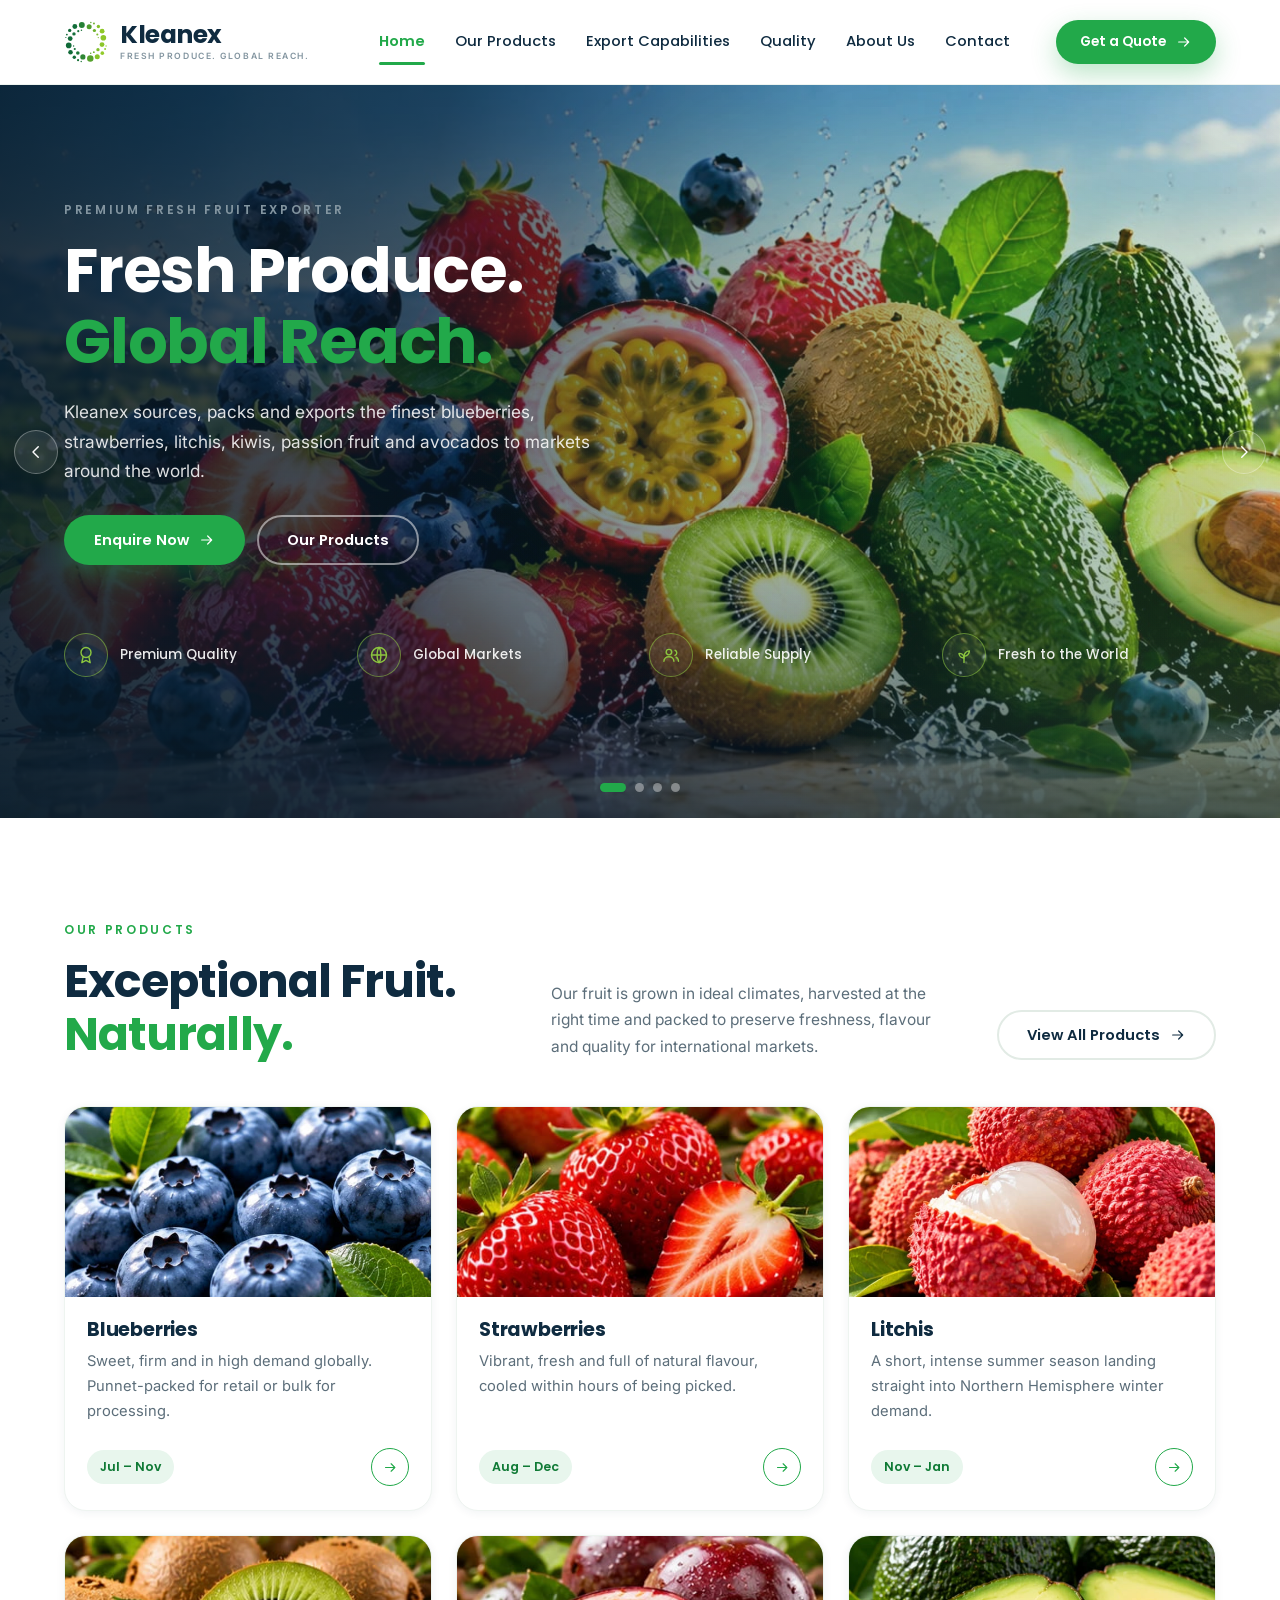
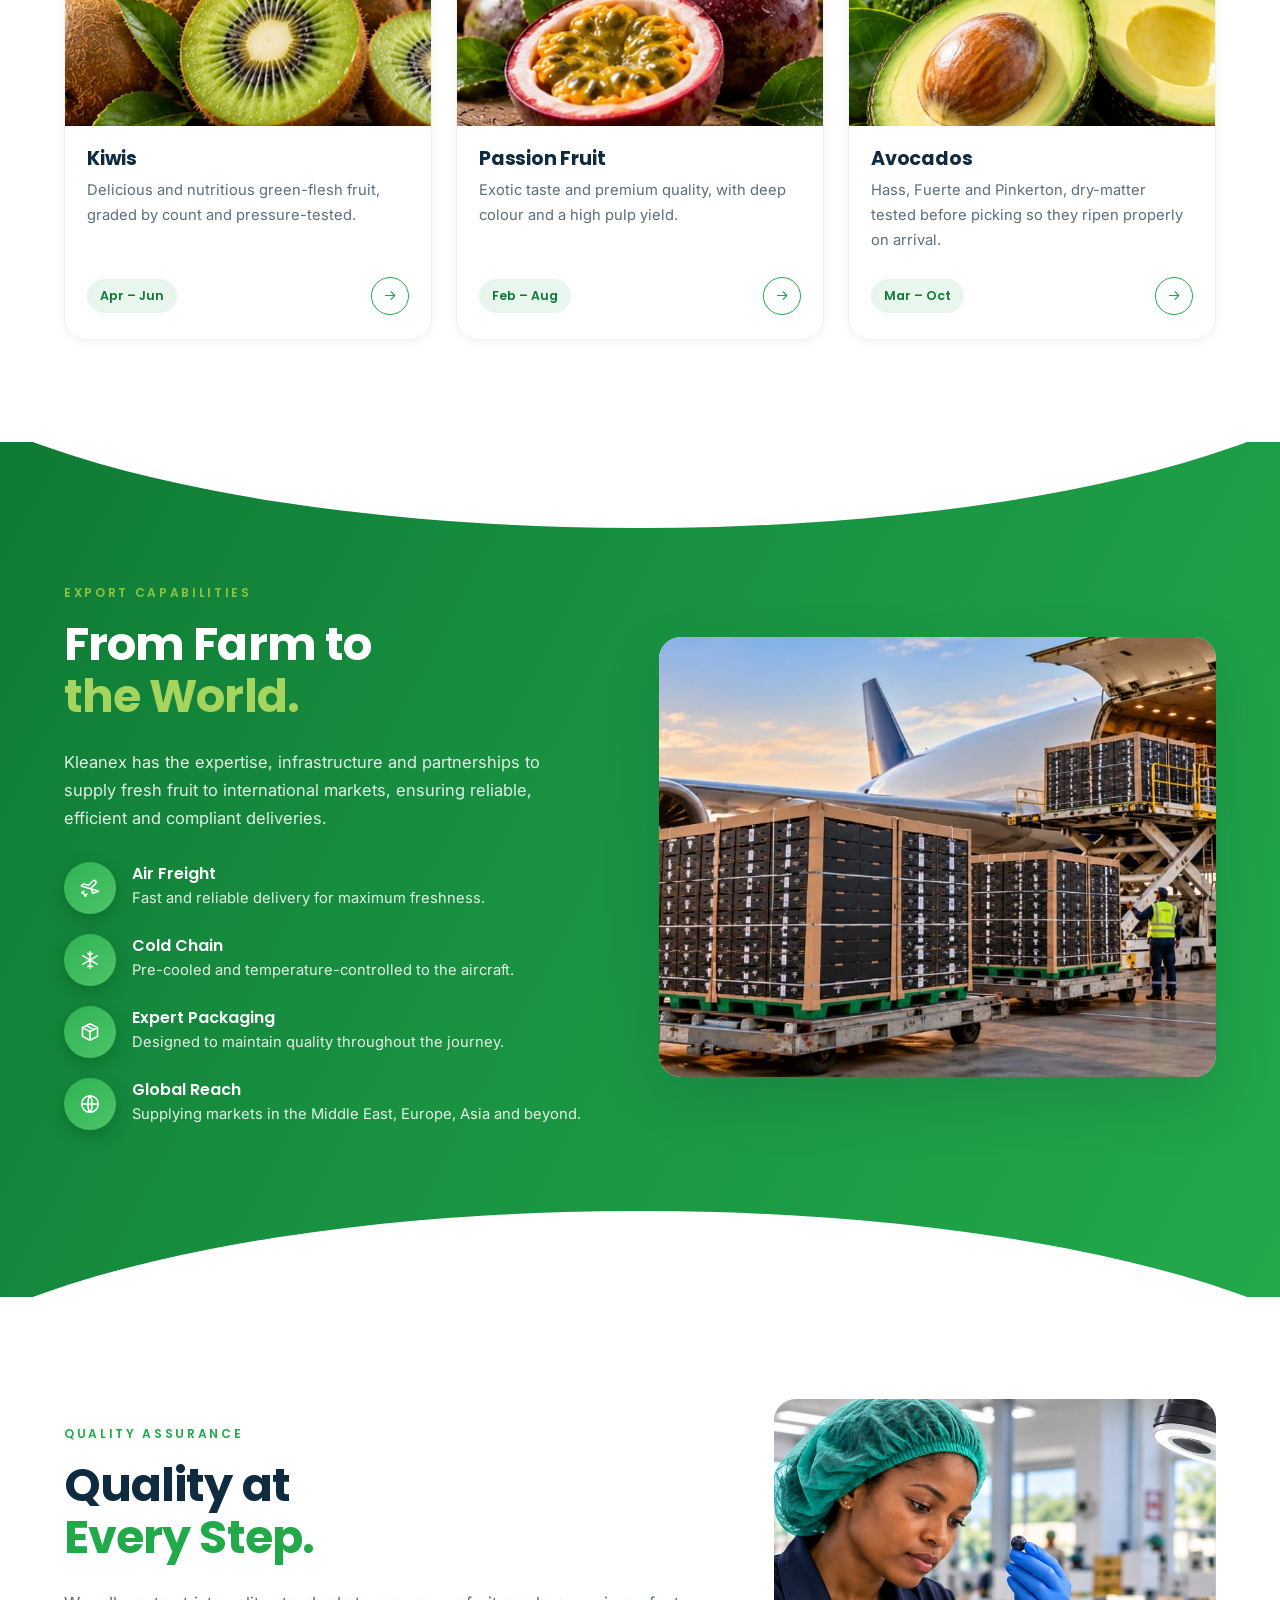
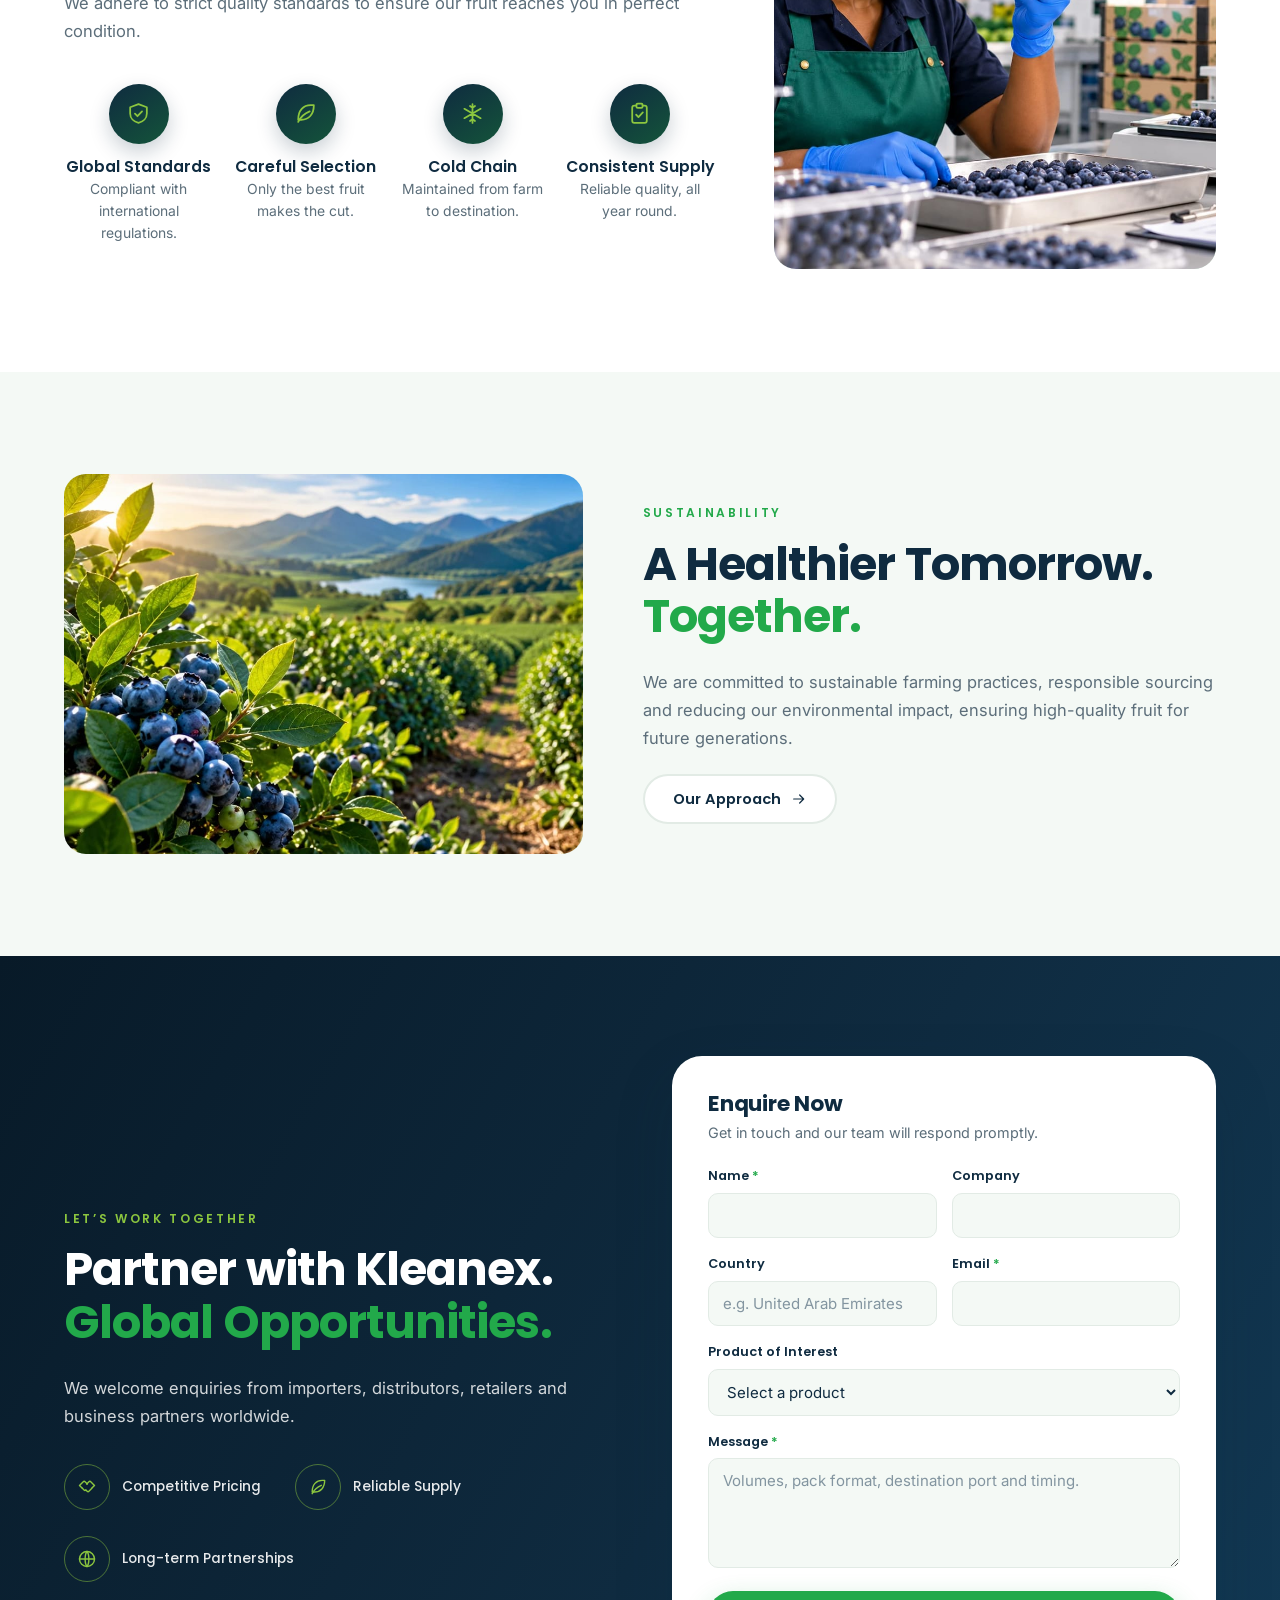
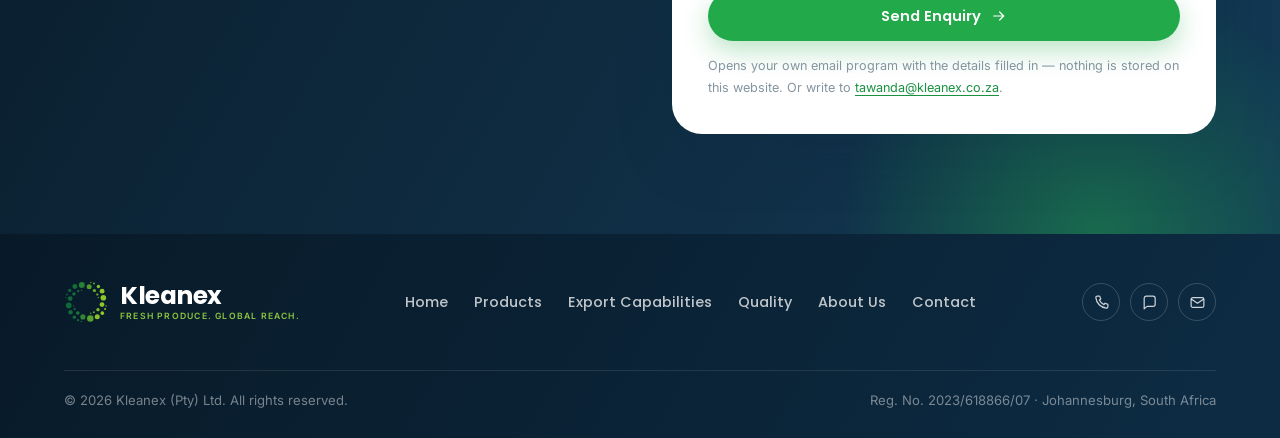
==== commit 243dfcc0: "New quality photo, open-ended line count, interactive season chart - Quality section now uses the QC" ====
--- a/index.html
+++ b/index.html
@@ -272,7 +272,7 @@
 
         <div class="hero-copy" data-copy>
           <span class="eyebrow eyebrow--muted">Berries &middot; Tropicals &middot; Avocados</span>
-          <h1><span class="tt">Six Produce Lines.</span><span class="tt tt--green">One Partner.</span></h1>
+          <h1><span class="tt">Many Produce Lines.</span><span class="tt tt--green">One Partner.</span></h1>
           <p>
             Berries, tropicals and avocados packed to your spec, counts and labels, and backed
             by a written offer before you commit.
--- a/css/styles.css
+++ b/css/styles.css
@@ -572,12 +572,34 @@
   text-align: left; font-weight: 600; color: var(--navy); white-space: nowrap;
   position: sticky; left: 0; background: #fff;
 }
-table.season td span { display: block; height: 10px; border-radius: 999px; background: var(--line-soft); }
-table.season td.on span { background: var(--lime); }
-table.season td.peak span { background: var(--green); }
 table.season tbody tr:last-child th, table.season tbody tr:last-child td { border-bottom: 0; }
+
+/* each month shows the fruit itself, sized by how much is running:
+   big at peak, small when available, nothing at all out of season */
+table.season tbody th .srow { display: inline-flex; align-items: center; gap: 9px; }
+table.season tbody th .srow svg { width: 22px; height: 22px; flex: none; }
+
+table.season td { padding: 6px 4px; }
+.sf { display: flex; align-items: center; justify-content: center; width: 100%; height: 38px; }
+.sf svg {
+  width: 30px; height: 30px; opacity: 0; transform: scale(0); transform-origin: center;
+  transition: transform .28s cubic-bezier(.2, .8, .3, 1.25), opacity .28s ease;
+}
+table.season td.on .sf svg { opacity: .9; transform: scale(.52); }
+table.season td.peak .sf svg { opacity: 1; transform: scale(.88); }
+
+/* hovering a month with production brings that fruit forward */
+table.season td.on, table.season td.peak { cursor: pointer; }
+table.season td.on:hover, table.season td.peak:hover { background: var(--green-050); }
+table.season td.on:hover .sf svg, table.season td.peak:hover .sf svg { opacity: 1; transform: scale(1.3); }
+table.season tbody tr:hover td.on .sf svg { transform: scale(.62); }
+table.season tbody tr:hover td.peak .sf svg { transform: scale(1); }
+table.season tbody tr:hover td.on:hover .sf svg,
+table.season tbody tr:hover td.peak:hover .sf svg { transform: scale(1.3); }
+
 .legend { display: flex; flex-wrap: wrap; gap: 20px; margin-top: 16px; font-size: .83rem; color: var(--slate-light); }
 .legend span { display: inline-flex; align-items: center; gap: 8px; }
+.legend svg { flex: none; }
 .legend i { width: 24px; height: 9px; border-radius: 999px; display: inline-block; }
 
 /* contact page */
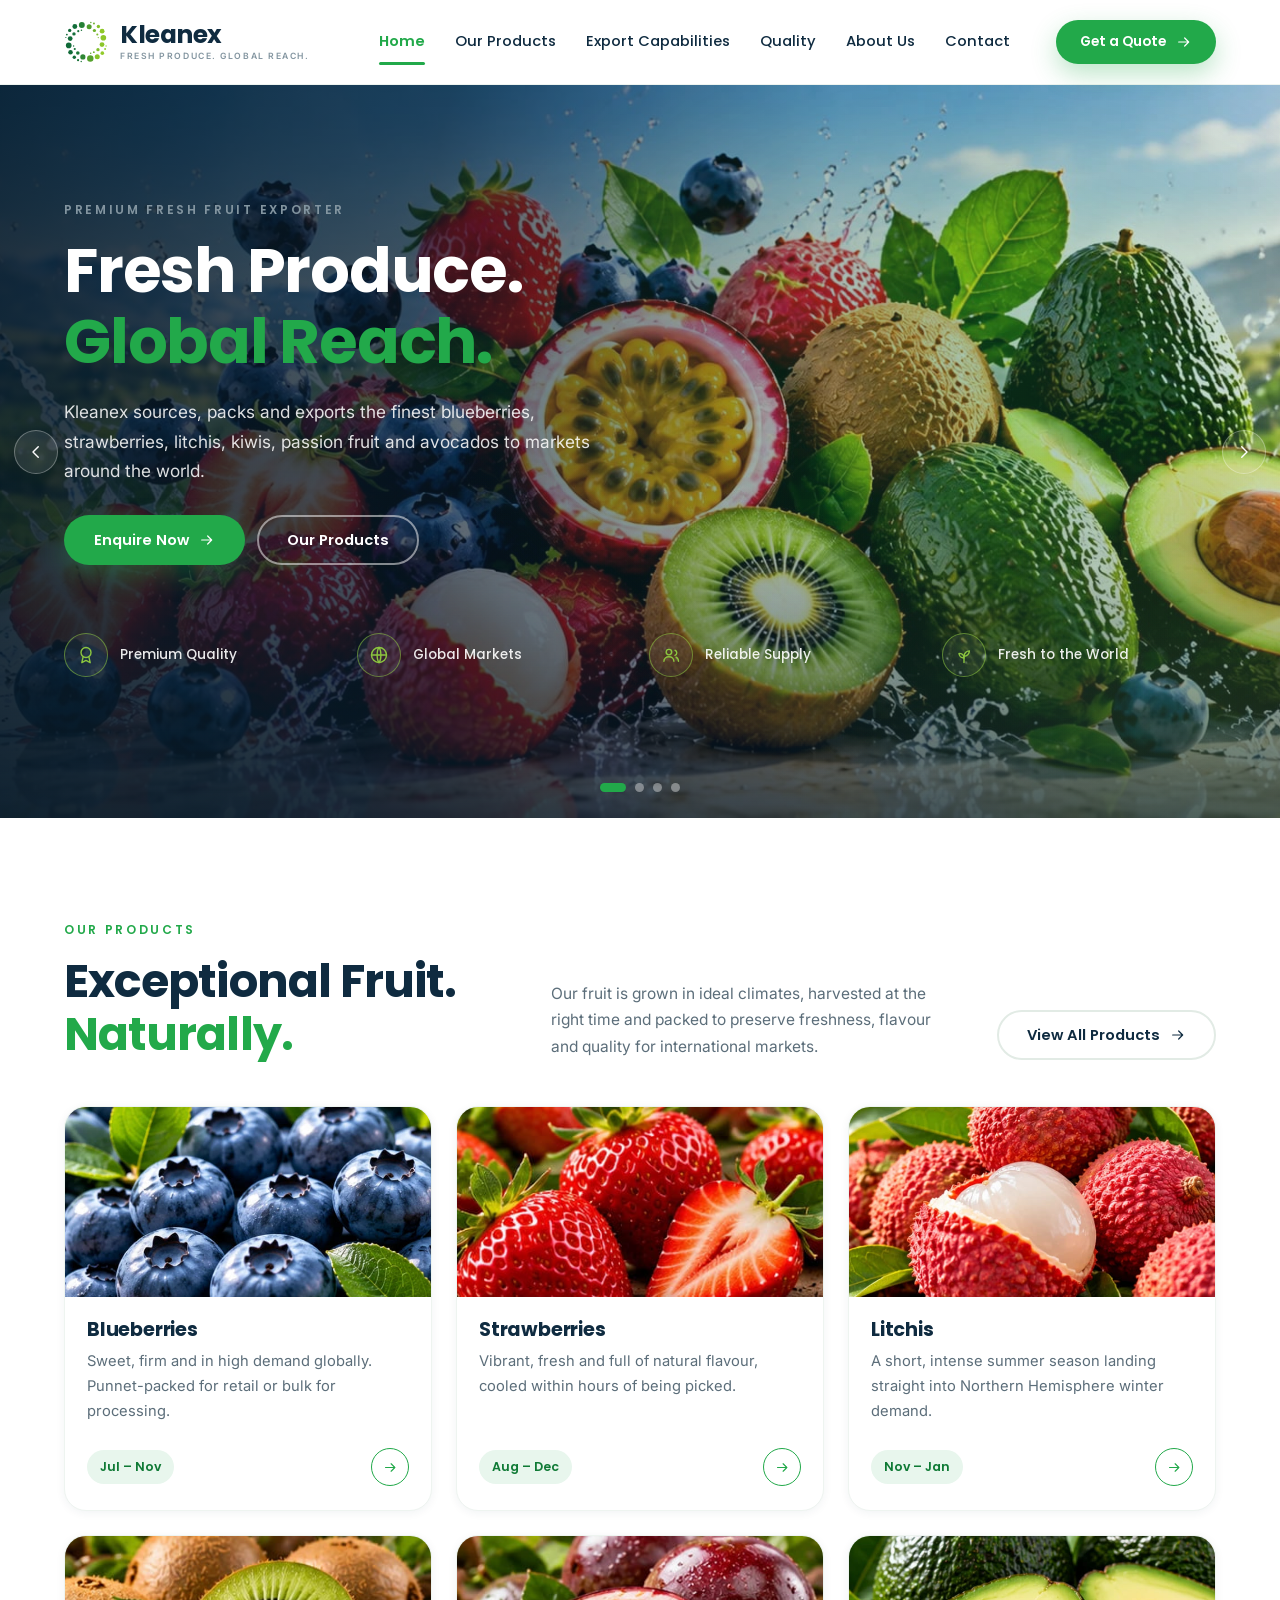
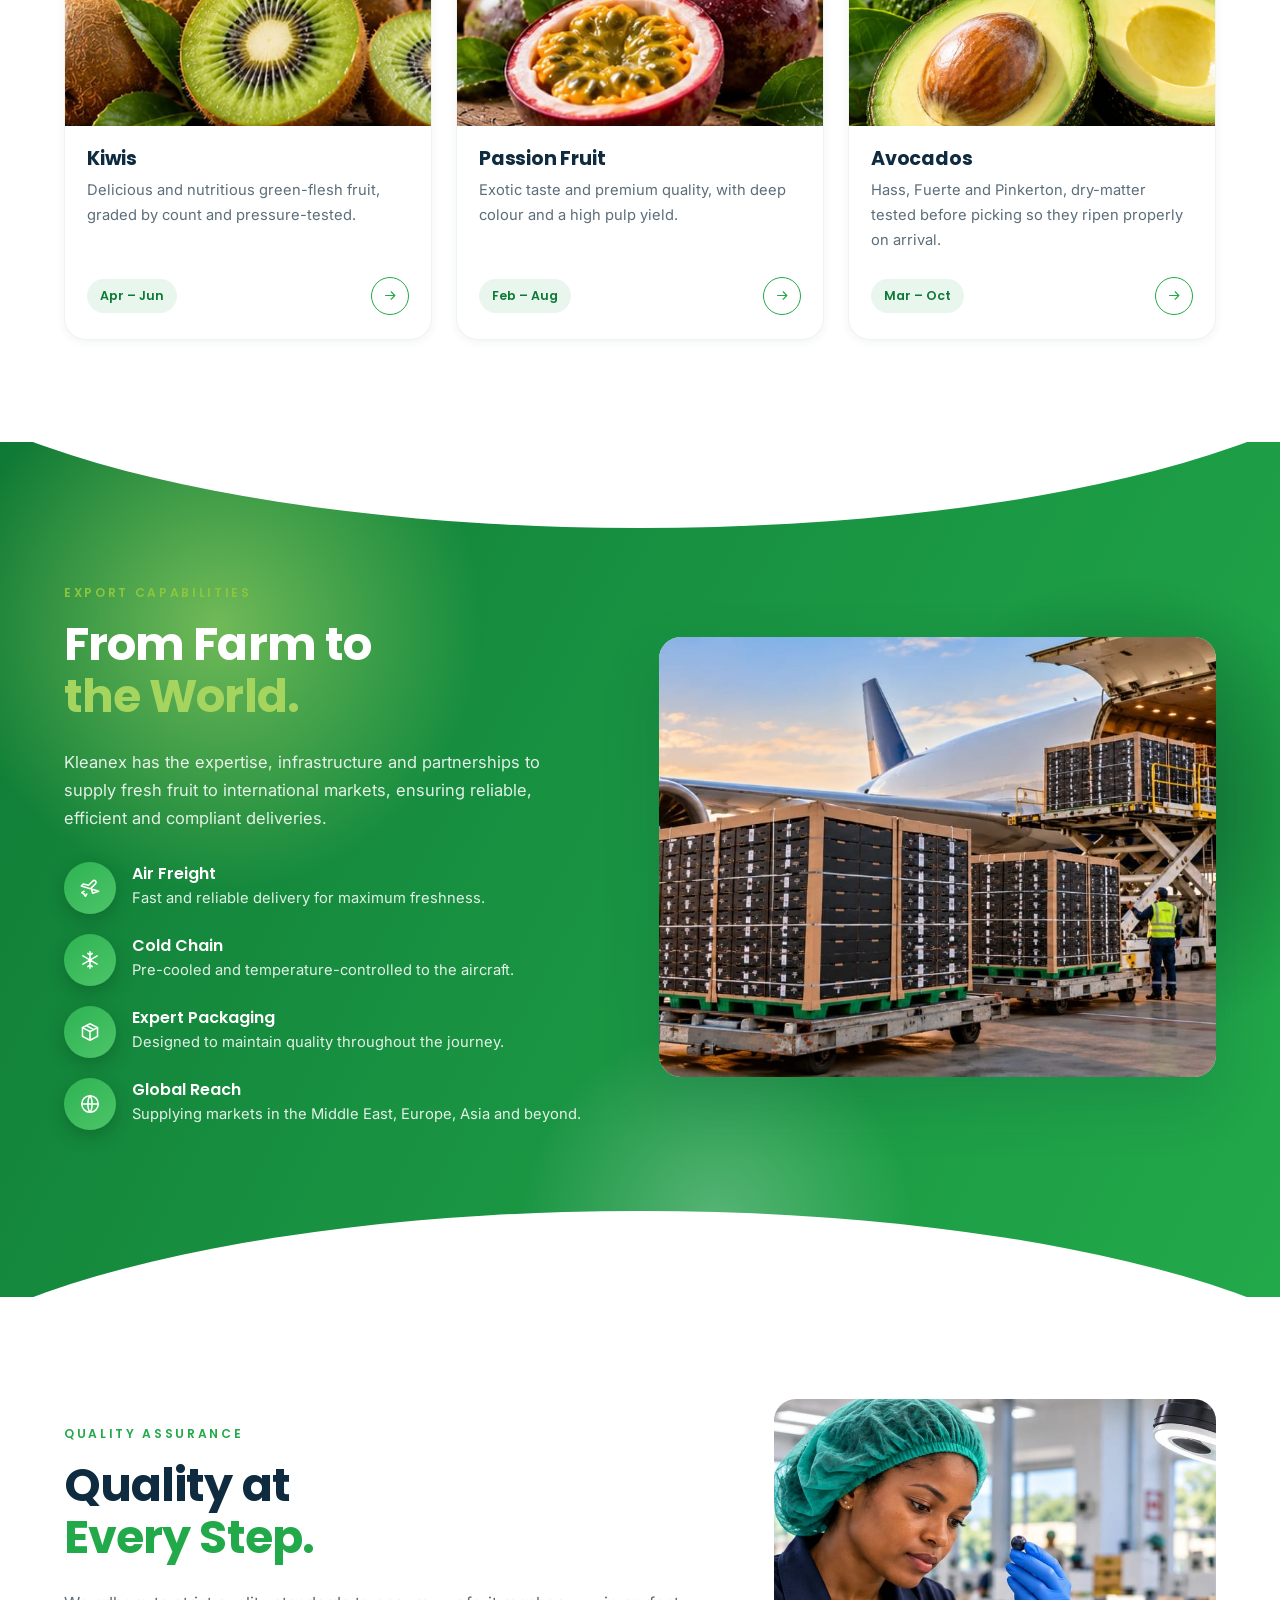
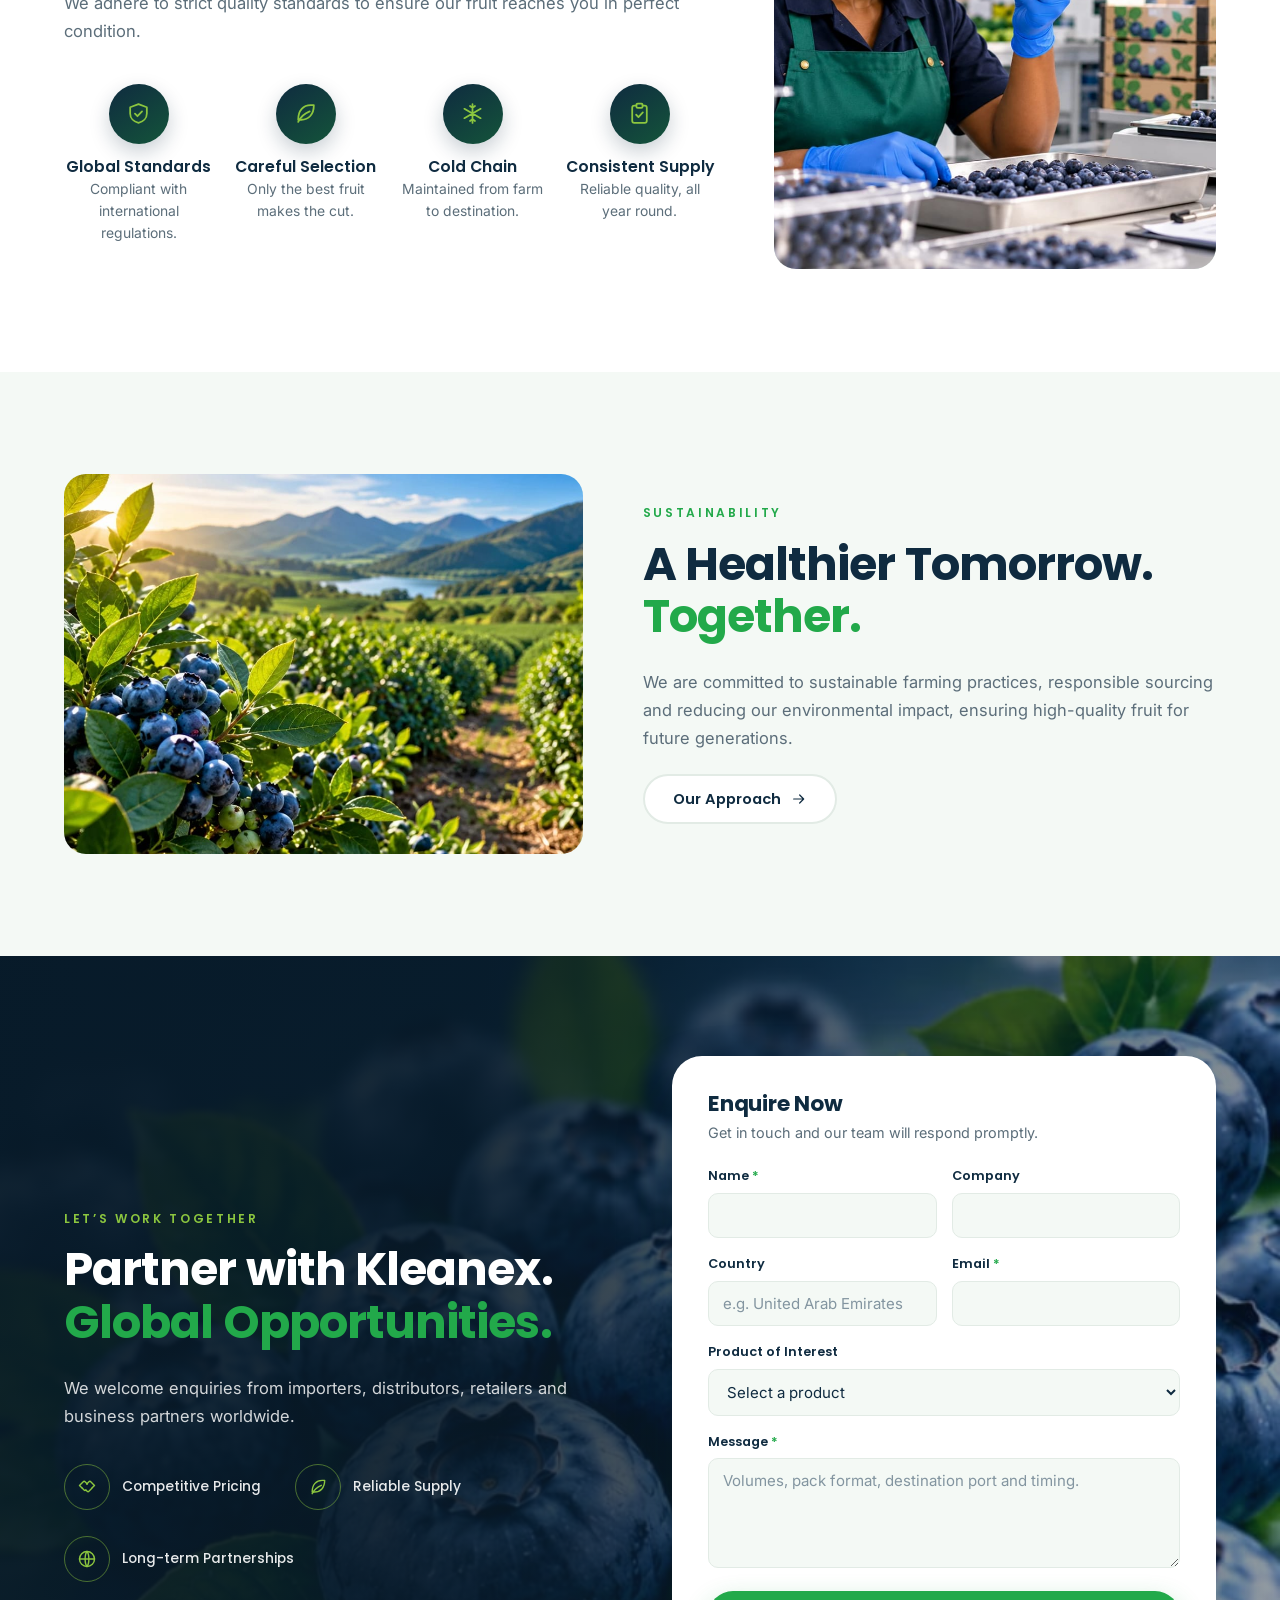
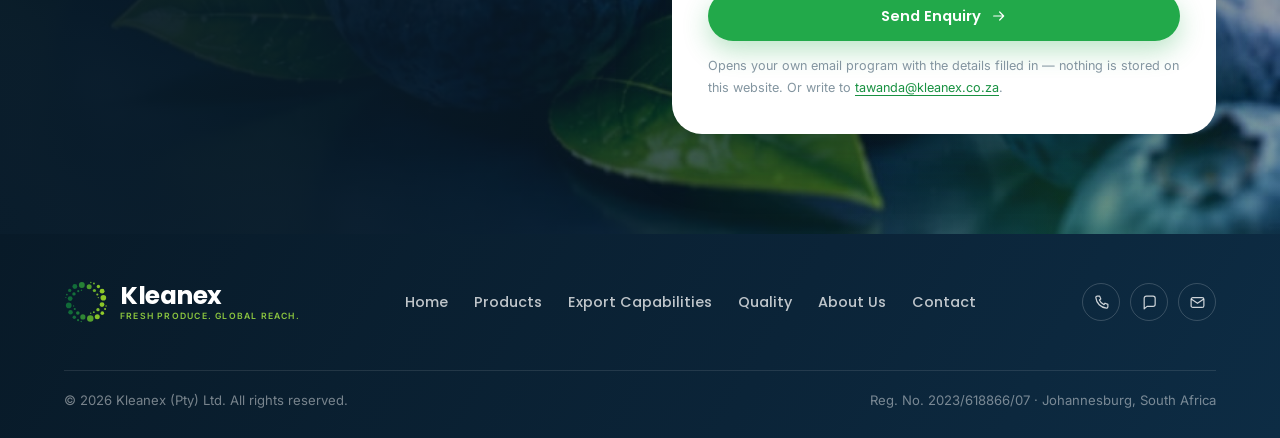
==== commit 2a84db4b: "Photo background for the CTA, drifting light in the green band - "Let's Work Together" now sits on t" ====
--- a/index.html
+++ b/index.html
@@ -406,6 +406,7 @@
 
   <!-- ============================ export capabilities ============================ -->
   <section class="band" id="export">
+    <div class="band-aurora" aria-hidden="true"><span></span><span></span><span></span></div>
     <div class="wrap band-grid">
       <div>
         <span class="eyebrow eyebrow--light">Export Capabilities</span>
--- a/css/styles.css
+++ b/css/styles.css
@@ -345,14 +345,49 @@
   overflow: hidden;
 }
 .band::before {
-  content: ""; position: absolute; left: -10%; right: -10%; top: -16%; height: 26%;
+  content: ""; position: absolute; left: -10%; right: -10%; top: -16%; height: 26%; z-index: 2;
   background: #fff; border-radius: 0 0 50% 50% / 0 0 100% 100%;
 }
 .band::after {
-  content: ""; position: absolute; left: -10%; right: -10%; bottom: -16%; height: 26%;
+  content: ""; position: absolute; left: -10%; right: -10%; bottom: -16%; height: 26%; z-index: 2;
   background: #fff; border-radius: 50% 50% 0 0 / 100% 100% 0 0;
 }
-.band .wrap { position: relative; z-index: 2; }
+.band .wrap { position: relative; z-index: 3; }
+
+/* slow-drifting light in the green band, so it reads as moving rather than flat.
+   Soft radial gradients rather than blur filters — far cheaper to animate. */
+.band-aurora { position: absolute; inset: 0; z-index: 1; overflow: hidden; pointer-events: none; }
+.band-aurora span {
+  position: absolute; border-radius: 50%; will-change: transform;
+}
+.band-aurora span:nth-child(1) {
+  width: 58%; padding-bottom: 58%; left: -12%; top: -22%;
+  background: radial-gradient(closest-side, rgba(176, 222, 108, .6), rgba(176, 222, 108, 0) 72%);
+  animation: aurora-a 26s ease-in-out infinite alternate;
+}
+.band-aurora span:nth-child(2) {
+  width: 52%; padding-bottom: 52%; right: -14%; top: 4%;
+  background: radial-gradient(closest-side, rgba(7, 74, 35, .62), rgba(7, 74, 35, 0) 70%);
+  animation: aurora-b 34s ease-in-out infinite alternate;
+}
+.band-aurora span:nth-child(3) {
+  width: 44%; padding-bottom: 44%; left: 34%; bottom: -24%;
+  background: radial-gradient(closest-side, rgba(255, 255, 255, .26), rgba(255, 255, 255, 0) 70%);
+  animation: aurora-c 21s ease-in-out infinite alternate;
+}
+
+@keyframes aurora-a {
+  from { transform: translate3d(0, 0, 0) scale(1); }
+  to   { transform: translate3d(16%, 12%, 0) scale(1.22); }
+}
+@keyframes aurora-b {
+  from { transform: translate3d(0, 0, 0) scale(1.12); }
+  to   { transform: translate3d(-18%, -10%, 0) scale(.9); }
+}
+@keyframes aurora-c {
+  from { transform: translate3d(0, 0, 0) scale(.92); }
+  to   { transform: translate3d(12%, -16%, 0) scale(1.24); }
+}
 .band h2 { color: #fff; }
 .band-grid { display: grid; grid-template-columns: 1fr 1.05fr; gap: clamp(32px, 5vw, 64px); align-items: center; }
 
@@ -393,15 +428,22 @@
 .sustain-grid .ph { height: clamp(260px, 30vw, 380px); }
 
 /* --------------------------------------------------------- CTA + form */
+/* photo background, darkened hardest on the left where the copy sits */
 .cta {
   position: relative; overflow: hidden;
-  background: linear-gradient(120deg, var(--navy-900) 0%, var(--navy) 55%, #123a56 100%);
+  background-color: var(--navy-900);
+  background-image:
+    linear-gradient(100deg, rgba(8, 26, 40, .96) 0%, rgba(8, 26, 40, .92) 34%, rgba(9, 29, 45, .66) 62%, rgba(9, 29, 45, .42) 100%),
+    url("../assets/img/cta.jpg");
+  background-size: cover;
+  background-position: center right;
+  background-repeat: no-repeat;
   color: rgba(255, 255, 255, .82);
   padding: clamp(62px, 8vw, 100px) 0;
 }
 .cta::after {
   content: ""; position: absolute; right: -6%; bottom: -30%; width: 520px; height: 520px;
-  background: radial-gradient(closest-side, rgba(34, 169, 74, .45), transparent);
+  background: radial-gradient(closest-side, rgba(34, 169, 74, .28), transparent);
   pointer-events: none;
 }
 .cta .wrap { position: relative; z-index: 2; }
@@ -674,8 +716,14 @@
 }
 
 @media (prefers-reduced-motion: reduce) {
-  * { animation-duration: .001ms !important; transition-duration: .001ms !important; scroll-behavior: auto !important; }
+  *, *::before, *::after {
+    animation-duration: .001ms !important;
+    animation-iteration-count: 1 !important;
+    transition-duration: .001ms !important;
+    scroll-behavior: auto !important;
+  }
   .btn:hover, .product-card:hover { transform: none; }
+  .band-aurora { display: none; }
 }
 
 @media print {
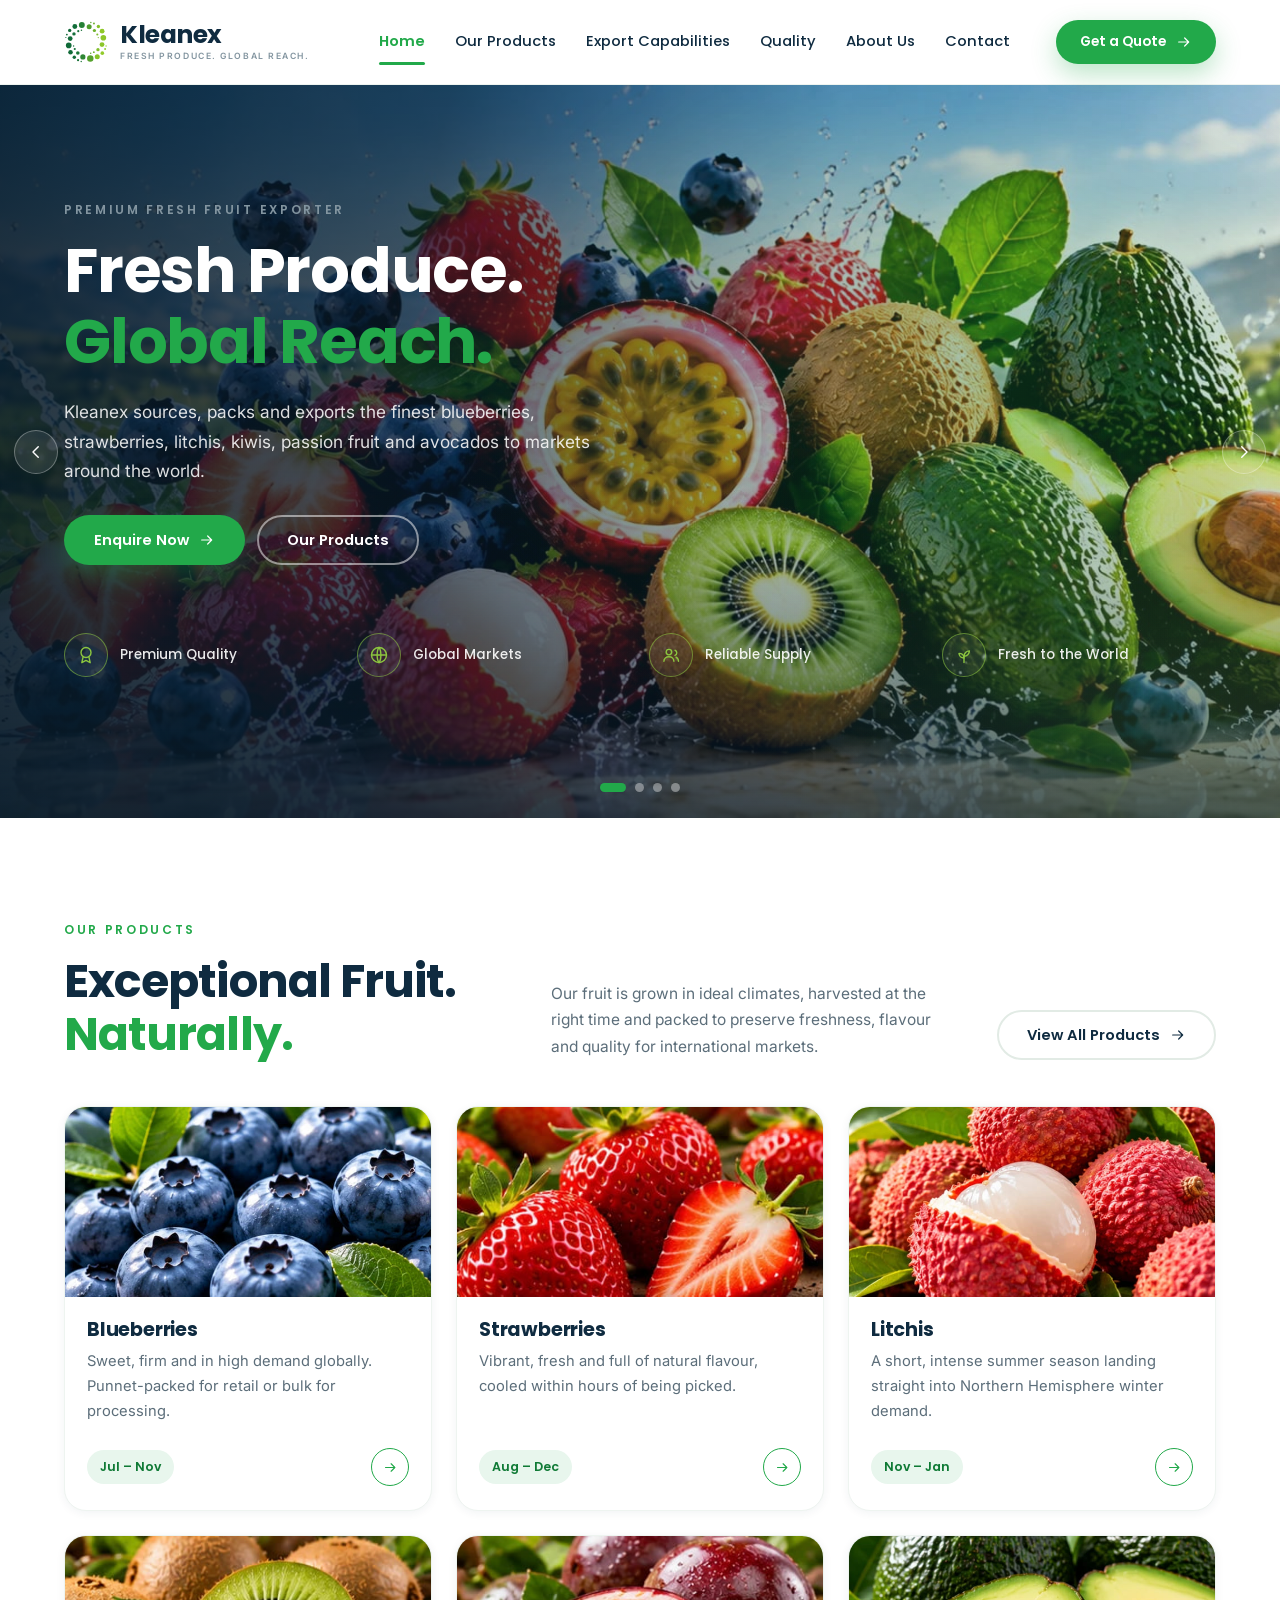
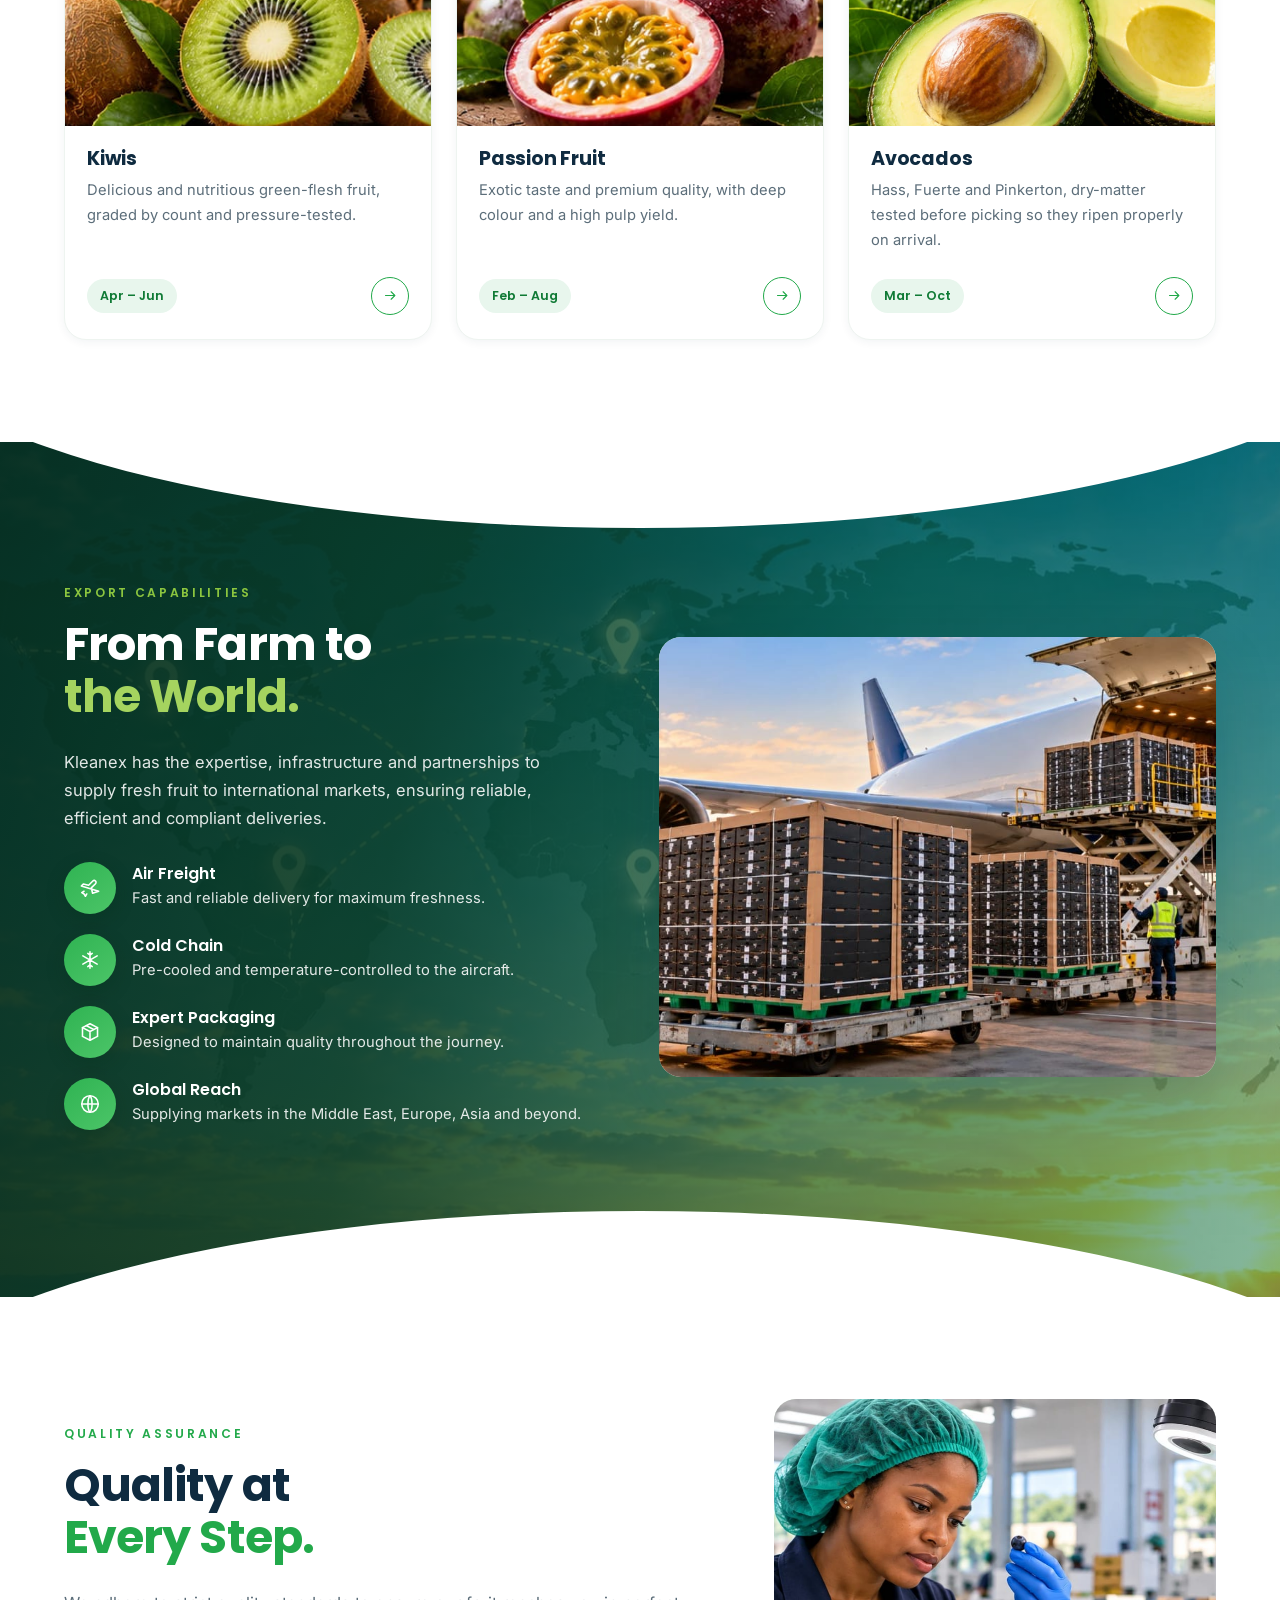
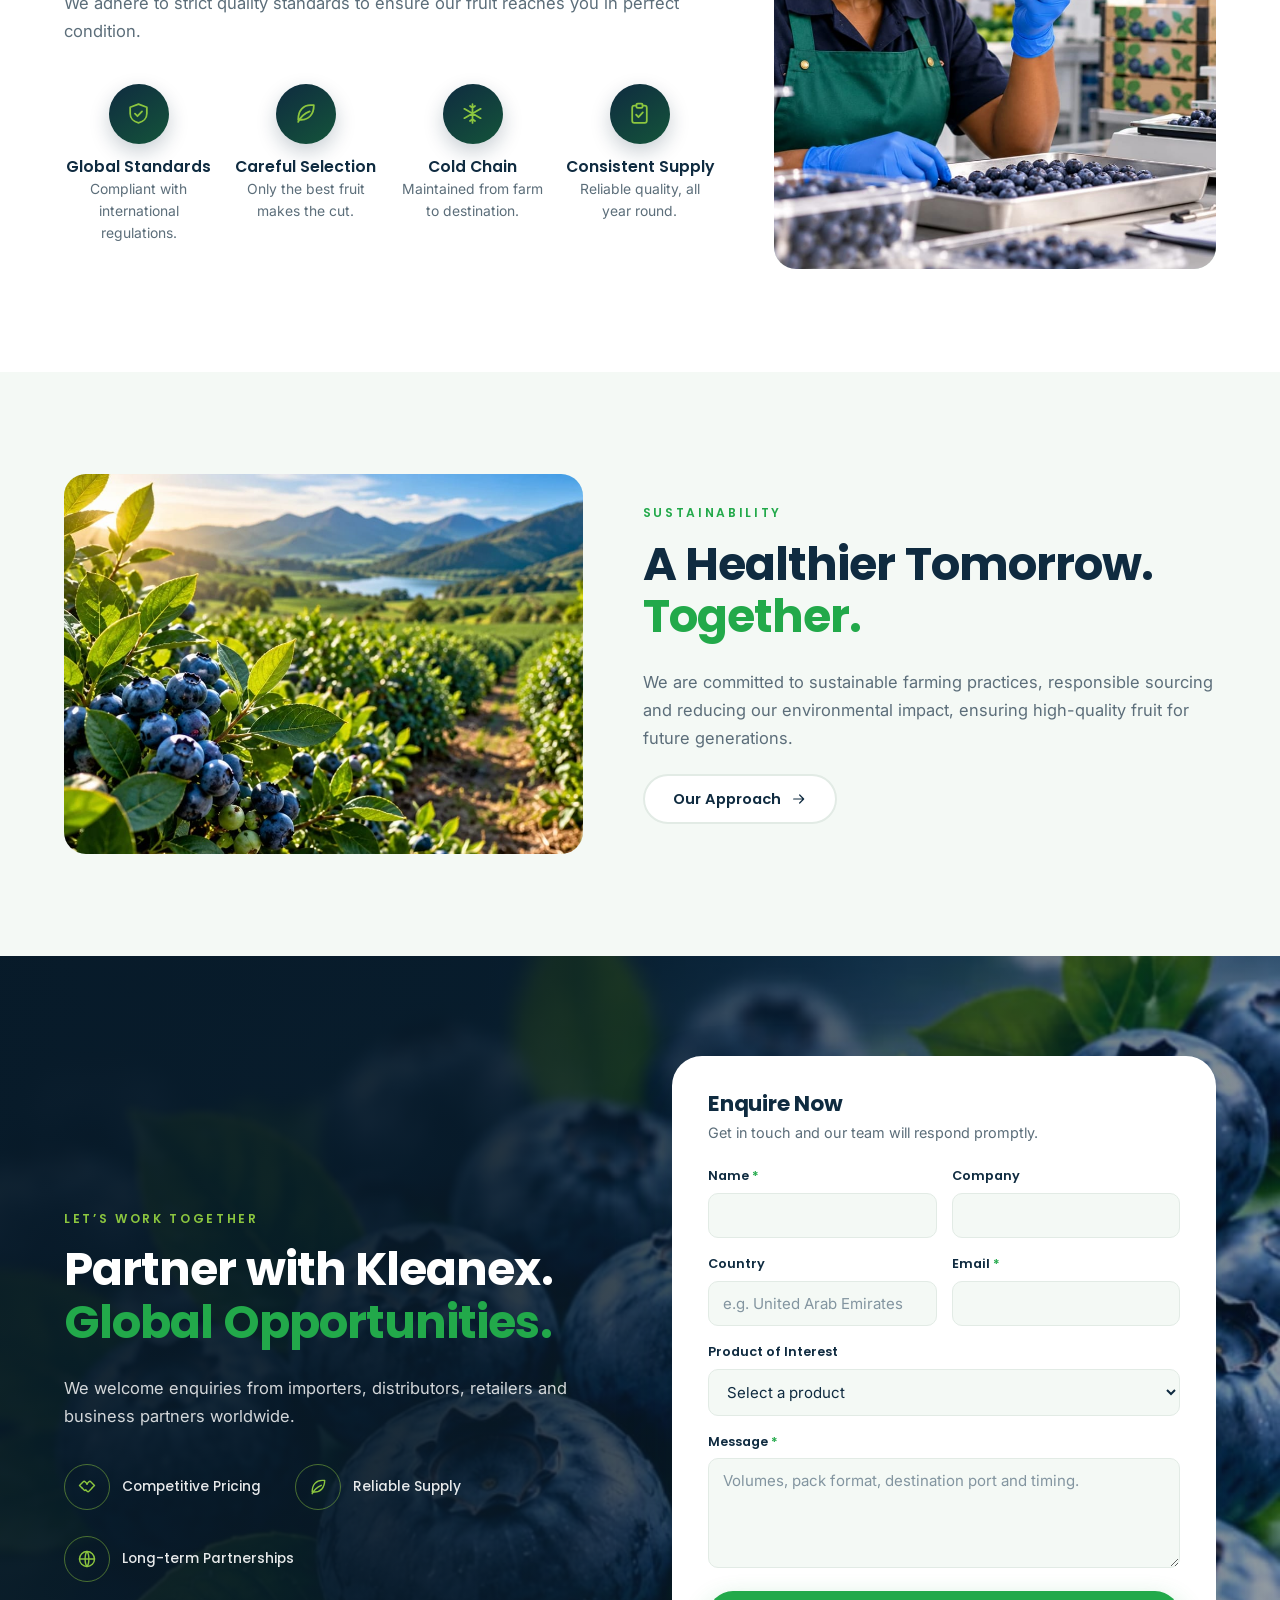
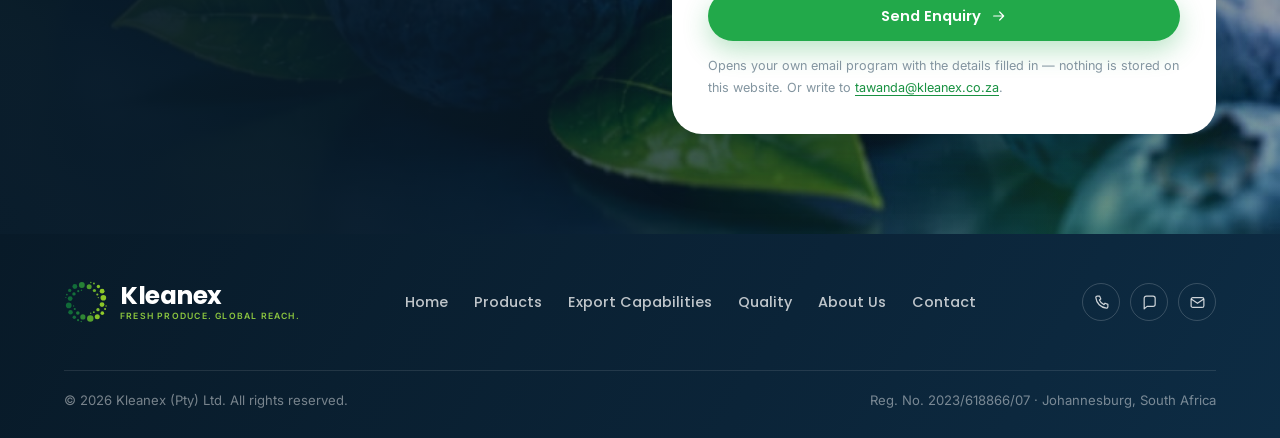
==== commit b2055095: "World map behind Export Capabilities, interactive season bars - The Export Capabilities band now sit" ====
--- a/index.html
+++ b/index.html
@@ -406,7 +406,7 @@
 
   <!-- ============================ export capabilities ============================ -->
   <section class="band" id="export">
-    <div class="band-aurora" aria-hidden="true"><span></span><span></span><span></span></div>
+    <div class="band-bg" aria-hidden="true"></div>
     <div class="wrap band-grid">
       <div>
         <span class="eyebrow eyebrow--light">Export Capabilities</span>
--- a/css/styles.css
+++ b/css/styles.css
@@ -341,6 +341,7 @@
 .band {
   position: relative; color: rgba(255, 255, 255, .88);
   background: linear-gradient(118deg, var(--green-700) 0%, var(--green-600) 42%, var(--green) 100%);
+  isolation: isolate;
   padding: clamp(96px, 11vw, 150px) 0 clamp(110px, 13vw, 180px);
   overflow: hidden;
 }
@@ -354,39 +355,27 @@
 }
 .band .wrap { position: relative; z-index: 3; }
 
-/* slow-drifting light in the green band, so it reads as moving rather than flat.
-   Soft radial gradients rather than blur filters — far cheaper to animate. */
-.band-aurora { position: absolute; inset: 0; z-index: 1; overflow: hidden; pointer-events: none; }
-.band-aurora span {
-  position: absolute; border-radius: 50%; will-change: transform;
-}
-.band-aurora span:nth-child(1) {
-  width: 58%; padding-bottom: 58%; left: -12%; top: -22%;
-  background: radial-gradient(closest-side, rgba(176, 222, 108, .6), rgba(176, 222, 108, 0) 72%);
-  animation: aurora-a 26s ease-in-out infinite alternate;
-}
-.band-aurora span:nth-child(2) {
-  width: 52%; padding-bottom: 52%; right: -14%; top: 4%;
-  background: radial-gradient(closest-side, rgba(7, 74, 35, .62), rgba(7, 74, 35, 0) 70%);
-  animation: aurora-b 34s ease-in-out infinite alternate;
-}
-.band-aurora span:nth-child(3) {
-  width: 44%; padding-bottom: 44%; left: 34%; bottom: -24%;
-  background: radial-gradient(closest-side, rgba(255, 255, 255, .26), rgba(255, 255, 255, 0) 70%);
-  animation: aurora-c 21s ease-in-out infinite alternate;
-}
-
-@keyframes aurora-a {
+/* world-routes photo behind the band, drifting slowly so it is not a flat panel.
+   Oversized and transform-animated, so the movement composites on the GPU. */
+.band-bg {
+  position: absolute; inset: -5%; z-index: 0;
+  background: url("../assets/img/band-world.jpg") center / cover no-repeat;
+  will-change: transform;
+  animation: band-drift 38s ease-in-out infinite alternate;
+}
+/* darkest on the left, under the headline; lets the map and sunset through on the right */
+.band-bg::after {
+  content: ""; position: absolute; inset: 0;
+  background: linear-gradient(100deg,
+    rgba(7, 44, 26, .95) 0%,
+    rgba(9, 60, 35, .9) 34%,
+    rgba(12, 92, 49, .66) 64%,
+    rgba(18, 118, 60, .48) 100%);
+}
+
+@keyframes band-drift {
   from { transform: translate3d(0, 0, 0) scale(1); }
-  to   { transform: translate3d(16%, 12%, 0) scale(1.22); }
-}
-@keyframes aurora-b {
-  from { transform: translate3d(0, 0, 0) scale(1.12); }
-  to   { transform: translate3d(-18%, -10%, 0) scale(.9); }
-}
-@keyframes aurora-c {
-  from { transform: translate3d(0, 0, 0) scale(.92); }
-  to   { transform: translate3d(12%, -16%, 0) scale(1.24); }
+  to   { transform: translate3d(-2.5%, 1.5%, 0) scale(1.1); }
 }
 .band h2 { color: #fff; }
 .band-grid { display: grid; grid-template-columns: 1fr 1.05fr; gap: clamp(32px, 5vw, 64px); align-items: center; }
@@ -616,28 +605,35 @@
 }
 table.season tbody tr:last-child th, table.season tbody tr:last-child td { border-bottom: 0; }
 
-/* each month shows the fruit itself, sized by how much is running:
-   big at peak, small when available, nothing at all out of season */
-table.season tbody th .srow { display: inline-flex; align-items: center; gap: 9px; }
-table.season tbody th .srow svg { width: 22px; height: 22px; flex: none; }
-
-table.season td { padding: 6px 4px; }
-.sf { display: flex; align-items: center; justify-content: center; width: 100%; height: 38px; }
-.sf svg {
-  width: 30px; height: 30px; opacity: 0; transform: scale(0); transform-origin: center;
-  transition: transform .28s cubic-bezier(.2, .8, .3, 1.25), opacity .28s ease;
-}
-table.season td.on .sf svg { opacity: .9; transform: scale(.52); }
-table.season td.peak .sf svg { opacity: 1; transform: scale(.88); }
-
-/* hovering a month with production brings that fruit forward */
+/* month bars: grey out of season, lime when available, green at peak */
+table.season td span {
+  display: block; height: 10px; border-radius: 999px; background: var(--line-soft);
+  transition: transform .18s ease, box-shadow .18s ease, background-color .18s ease;
+}
+table.season td.on span { background: var(--lime); }
+table.season td.peak span { background: var(--green); }
 table.season td.on, table.season td.peak { cursor: pointer; }
-table.season td.on:hover, table.season td.peak:hover { background: var(--green-050); }
-table.season td.on:hover .sf svg, table.season td.peak:hover .sf svg { opacity: 1; transform: scale(1.3); }
-table.season tbody tr:hover td.on .sf svg { transform: scale(.62); }
-table.season tbody tr:hover td.peak .sf svg { transform: scale(1); }
-table.season tbody tr:hover td.on:hover .sf svg,
-table.season tbody tr:hover td.peak:hover .sf svg { transform: scale(1.3); }
+
+/* interactive crosshair: the hovered cell swells, its row and month light up */
+table.season td.col-active, table.season thead th.col-active { background: rgba(34, 169, 74, .08); }
+table.season thead th.col-active { color: var(--green-700); }
+table.season tbody tr.row-active th { color: var(--green-700); background: var(--green-050); }
+table.season tbody tr.row-active td span { transform: scaleY(1.35); }
+table.season td.is-hot span { transform: scaleY(2.2); box-shadow: 0 3px 12px rgba(34, 169, 74, .5); }
+table.season td.is-hot.on span { box-shadow: 0 3px 12px rgba(140, 198, 63, .55); }
+
+/* live readout under the chart */
+.season-readout {
+  display: flex; align-items: center; gap: 12px; min-height: 30px;
+  margin: 16px 0 0; font-size: .9rem; color: var(--slate);
+}
+.season-readout b { font-family: var(--display); font-weight: 600; color: var(--navy); }
+.season-readout .tag {
+  font-family: var(--display); font-size: .74rem; font-weight: 600; letter-spacing: .04em;
+  padding: 5px 12px; border-radius: 999px; background: var(--mist); color: var(--slate-light);
+}
+.season-readout .tag[data-state="Peak volume"] { background: var(--green); color: #fff; }
+.season-readout .tag[data-state="Available"] { background: var(--lime-050); color: #4d7a12; }
 
 .legend { display: flex; flex-wrap: wrap; gap: 20px; margin-top: 16px; font-size: .83rem; color: var(--slate-light); }
 .legend span { display: inline-flex; align-items: center; gap: 8px; }
@@ -723,7 +719,7 @@
     scroll-behavior: auto !important;
   }
   .btn:hover, .product-card:hover { transform: none; }
-  .band-aurora { display: none; }
+  .band-bg { animation: none; }
 }
 
 @media print {
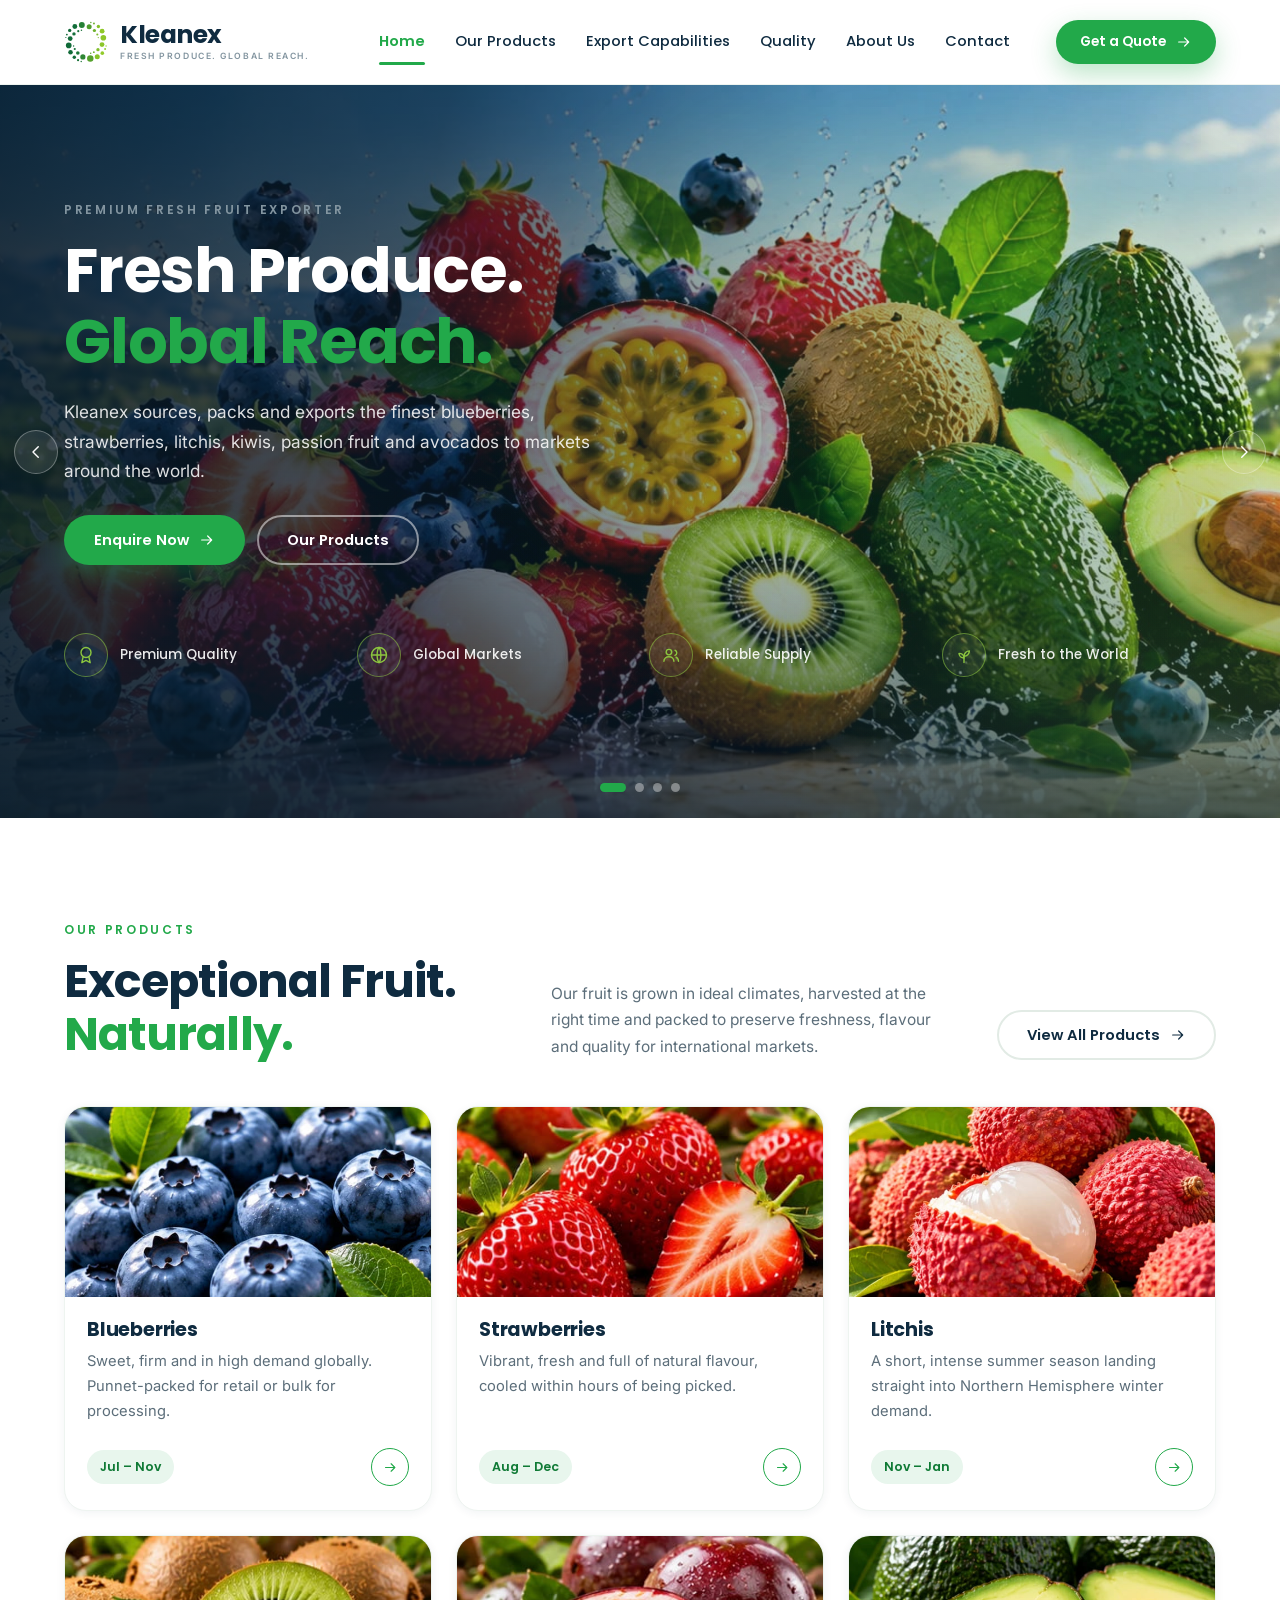
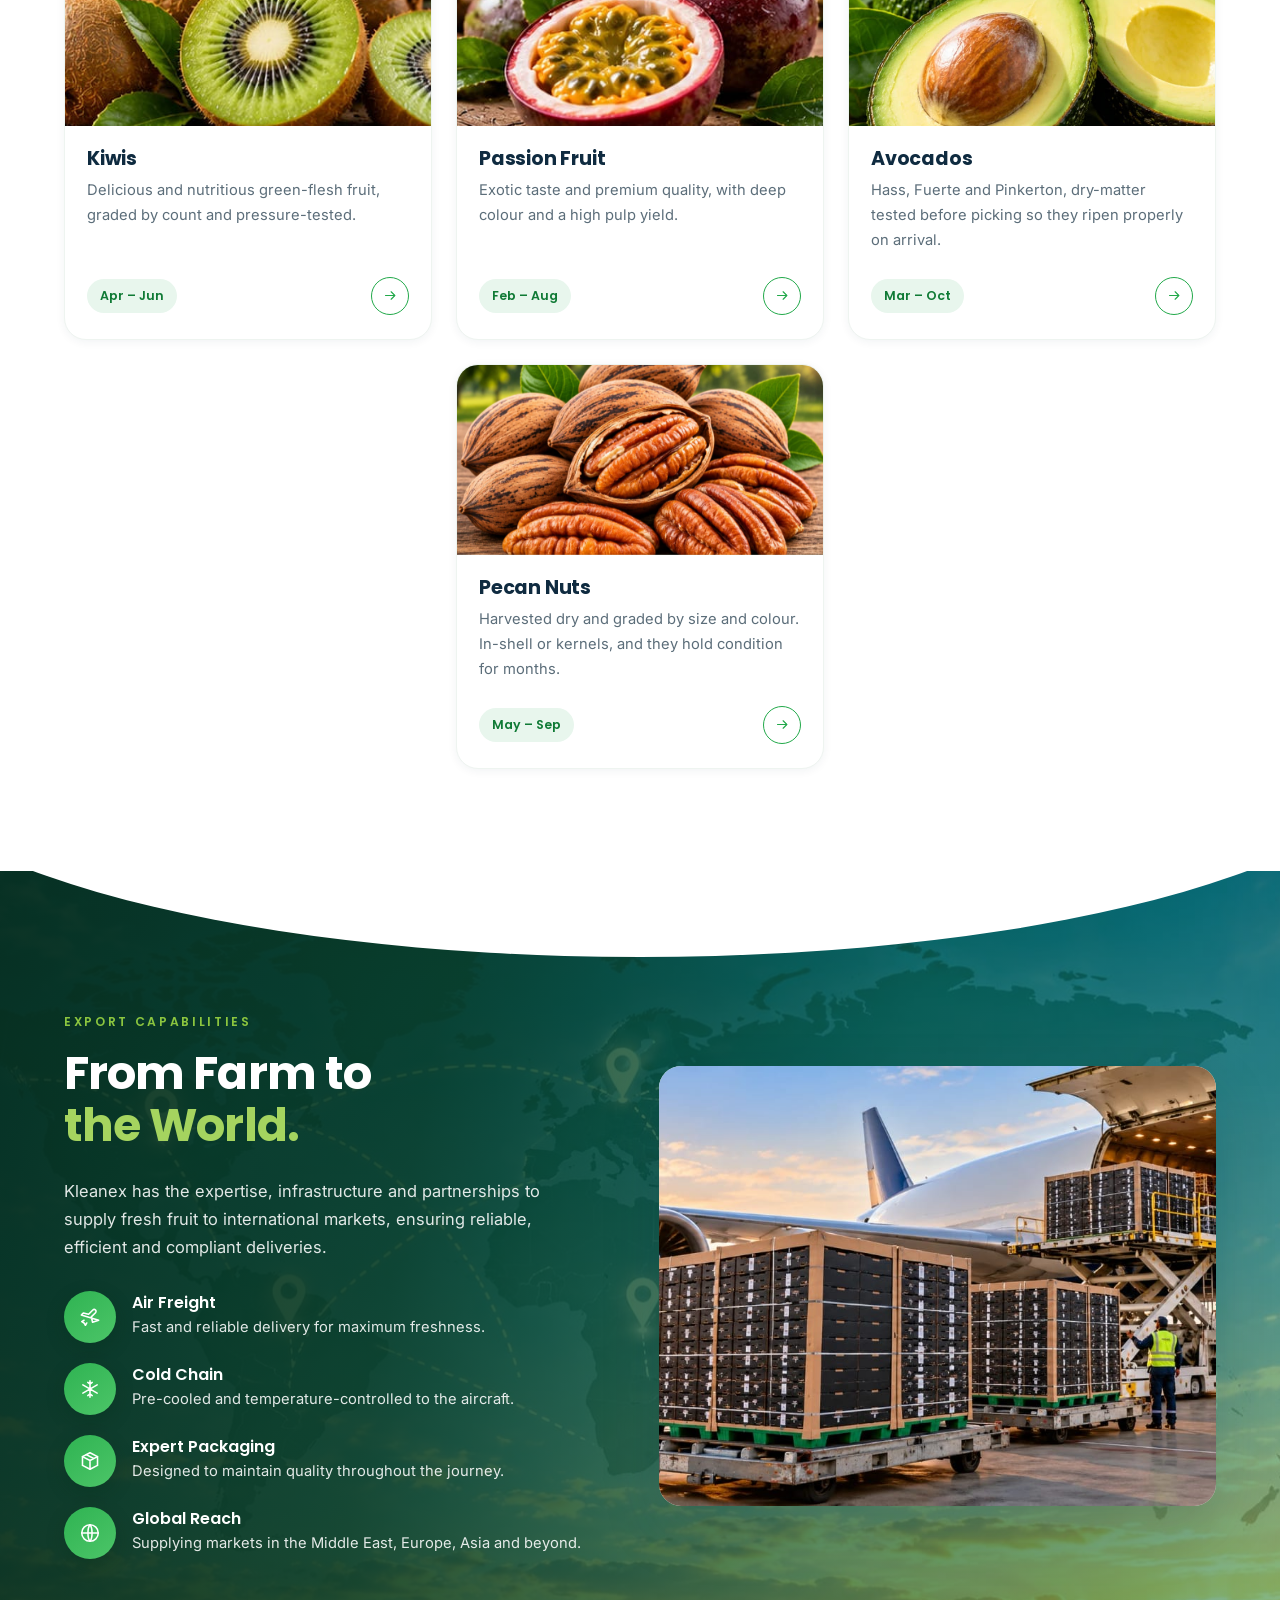
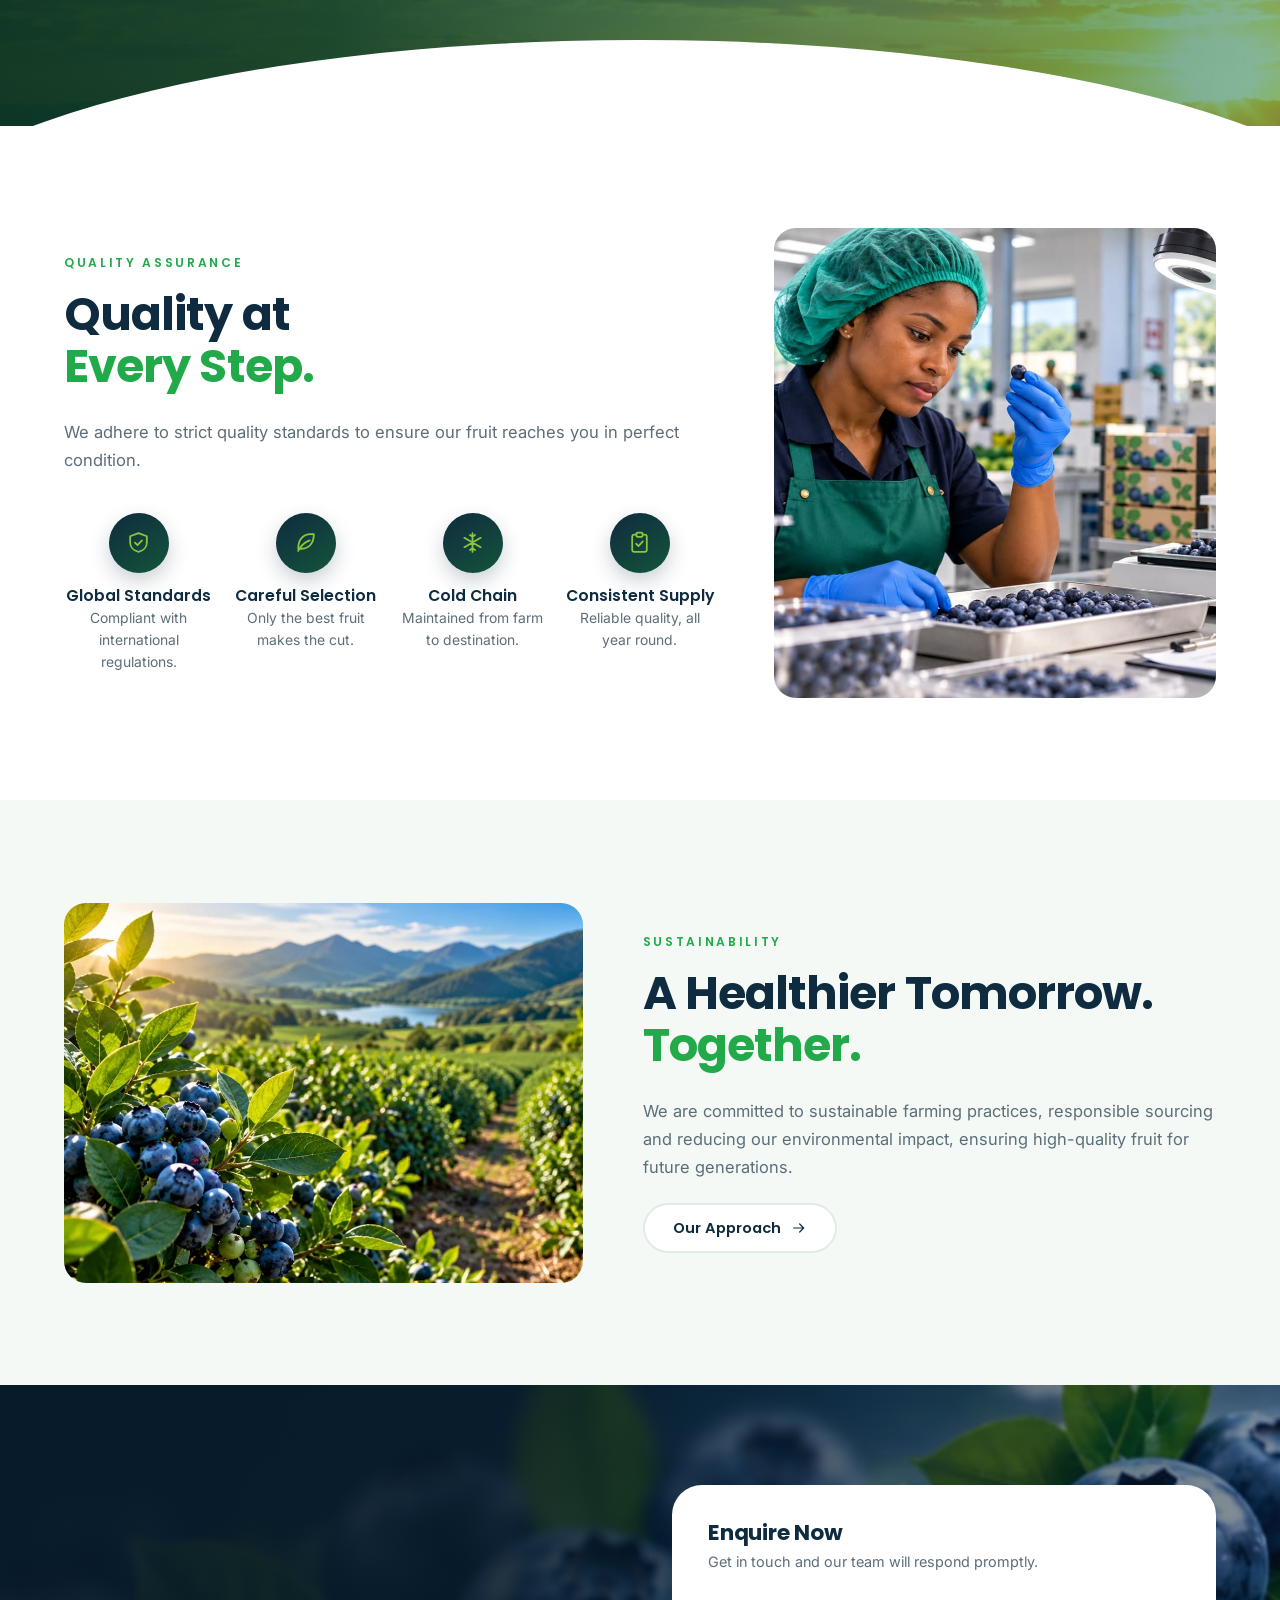
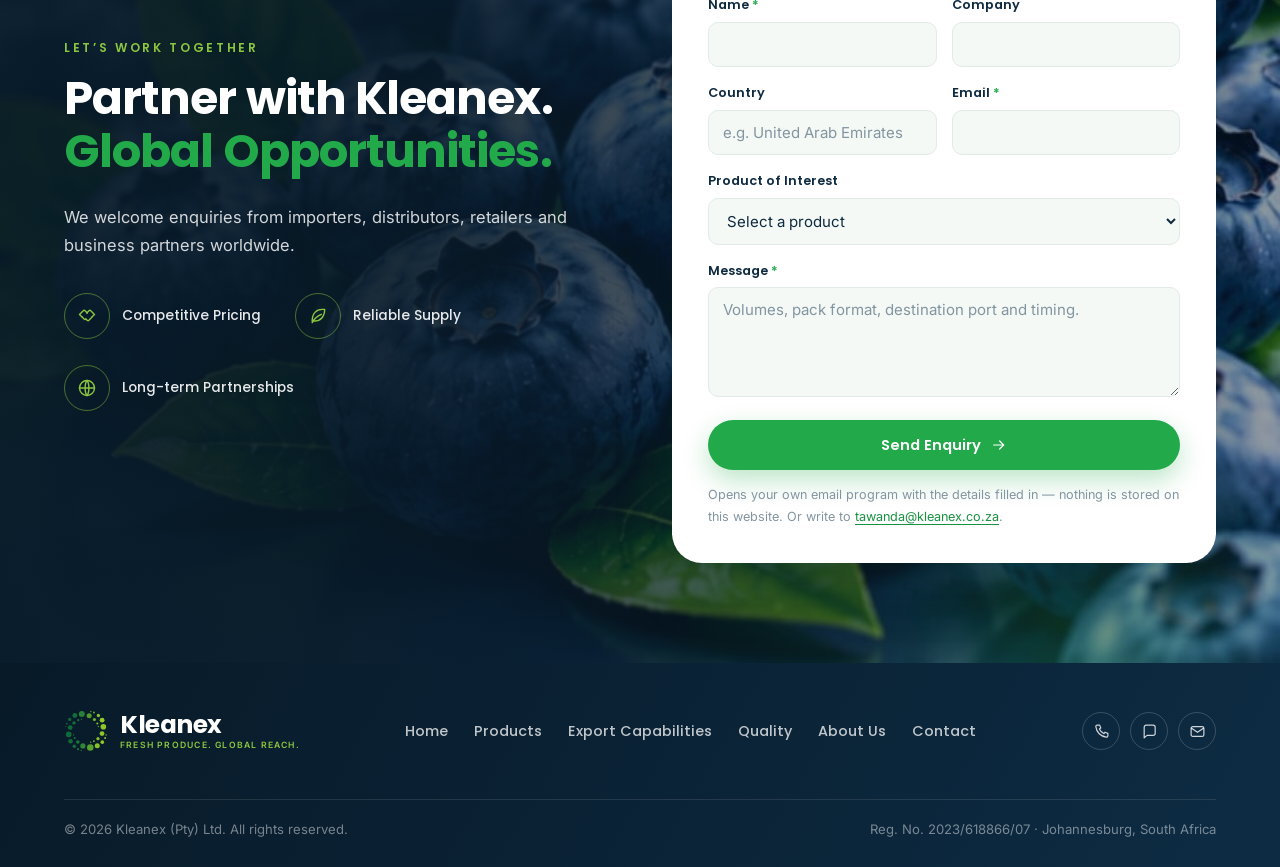
==== commit 7f40d900: "Add pecan nuts as a produce line Harvest season May to September, per Tawanda. Added to the home pro" ====
--- a/index.html
+++ b/index.html
@@ -23,7 +23,7 @@
 <link rel="preconnect" href="https://fonts.googleapis.com" />
 <link rel="preconnect" href="https://fonts.gstatic.com" crossorigin />
 <link href="https://fonts.googleapis.com/css2?family=Poppins:wght@400;500;600;700&family=Inter:wght@400;500;600&display=swap" rel="stylesheet" />
-<link rel="stylesheet" href="css/styles.css" />
+<link rel="stylesheet" href="css/styles.css?v=202611042049" />
 <link rel="icon" href="assets/favicon.svg" type="image/svg+xml" />
 <script type="application/ld+json">
 {
@@ -164,6 +164,15 @@
     </g>
     <circle cx="24" cy="22" r="3.4" fill="#f6d98f" opacity=".5" />
   </symbol>
+  <symbol id="f-pecan" viewBox="0 0 64 64">
+    <path d="M32 5c11 8 17 18.5 17 29.5C49 47.5 41 59 32 59S15 47.5 15 34.5C15 23.5 21 13 32 5z" fill="#a9733c" />
+    <path d="M32 5c11 8 17 18.5 17 29.5C49 47.5 41 59 32 59z" fill="#8f5f2e" />
+    <g stroke="#5a3814" stroke-width="2.1" stroke-linecap="round" fill="none" opacity=".7">
+      <path d="M25 14c-2.6 7.6-3.4 15.2-2.6 22.8M39 14c2.6 7.6 3.4 15.2 2.6 22.8" />
+      <path d="M19.5 27c-.8 7.4-.5 14 1.2 19.8M44.5 27c.8 7.4.5 14-1.2 19.8" />
+      <path d="M32 9v47" opacity=".55" />
+    </g>
+  </symbol>
   <symbol id="f-avocado" viewBox="0 0 64 64">
     <path d="M32 7c9 0 15 8 15 18 0 13-7 32-15 32S17 38 17 25C17 15 23 7 32 7z" fill="#3f6b2b" />
     <path d="M32 12c6.5 0 10.5 6 10.5 13.5 0 11-5 26.5-10.5 26.5S21.5 36.5 21.5 25.5C21.5 18 25.5 12 32 12z" fill="#dfe9a0" />
@@ -400,6 +409,18 @@
             <div class="foot"><span class="season">Mar &ndash; Oct</span><span class="round-arrow"><svg><use href="#i-arrow" /></svg></span></div>
           </div>
         </a>
+
+        <a class="product-card" href="about.html#pecans">
+          <div class="ph">
+            <svg><use href="#f-pecan" /></svg>
+            <img src="assets/img/pecans.jpg" alt="Export-grade pecan nuts, in-shell and kernels" loading="lazy" onload="this.style.opacity=1" onerror="this.remove()" />
+          </div>
+          <div class="body">
+            <h3>Pecan Nuts</h3>
+            <p>Harvested dry and graded by size and colour. In-shell or kernels, and they hold condition for months.</p>
+            <div class="foot"><span class="season">May &ndash; Sep</span><span class="round-arrow"><svg><use href="#i-arrow" /></svg></span></div>
+          </div>
+        </a>
       </div>
     </div>
   </section>
@@ -558,6 +579,7 @@
               <option>Kiwis</option>
               <option>Passion Fruit</option>
               <option>Avocados</option>
+              <option>Pecan Nuts</option>
               <option>More than one line</option>
             </select>
           </div>
@@ -616,6 +638,6 @@
   </div>
 </footer>
 
-<script src="js/site.js" defer></script>
+<script src="js/site.js?v=202611042049" defer></script>
 </body>
 </html>
--- a/css/styles.css
+++ b/css/styles.css
@@ -521,6 +521,23 @@
 }
 .page-hero .wrap { position: relative; z-index: 2; }
 .page-hero .inner { max-width: 740px; }
+
+/* photo variant: each page sets --hero-photo, the overlay is shared.
+   Both shots carry their own dark panel on the left, so the overlay only has
+   to guarantee contrast rather than hide the picture. */
+.page-hero--photo {
+  background-color: var(--navy-900);
+  background-image:
+    linear-gradient(100deg, rgba(8, 26, 40, .94) 0%, rgba(8, 26, 40, .88) 33%, rgba(9, 29, 45, .66) 57%, rgba(9, 29, 45, .28) 100%),
+    var(--hero-photo);
+  background-size: cover;
+  background-position: center right;
+  background-repeat: no-repeat;
+}
+.page-hero--photo::after { opacity: .45; }
+
+.page-hero--about { --hero-photo: url("../assets/img/about-hero.jpg"); }
+.page-hero--contact { --hero-photo: url("../assets/img/contact-hero.jpg"); }
 .page-hero h1 { color: #fff; }
 .crumbs { font-size: .82rem; color: rgba(255, 255, 255, .55); margin-bottom: 16px; }
 .crumbs a { color: rgba(255, 255, 255, .78); text-decoration: none; }
@@ -726,3 +743,19 @@
   .site-header, .cta, .hero-arrow, .hero-dots, .nav-toggle { display: none; }
   body { background: #fff; font-size: 11pt; color: #000; }
 }
+
+/* phones crop the photo to its middle, losing the dark left panel —
+   add a flat scrim there so the heading keeps its contrast */
+@media (max-width: 760px) {
+  .page-hero--photo { background-position: 62% center; }
+  .page-hero--photo::before {
+    content: ""; position: absolute; inset: 0; z-index: 1;
+    background: rgba(8, 26, 40, .5);
+  }
+}
+
+/* an odd number of product cards leaves the last one alone on its row —
+   centre it rather than stranding it against the left edge */
+@media (min-width: 1041px) {
+  .products > .product-card:last-child:nth-child(3n + 1) { grid-column: 2; }
+}
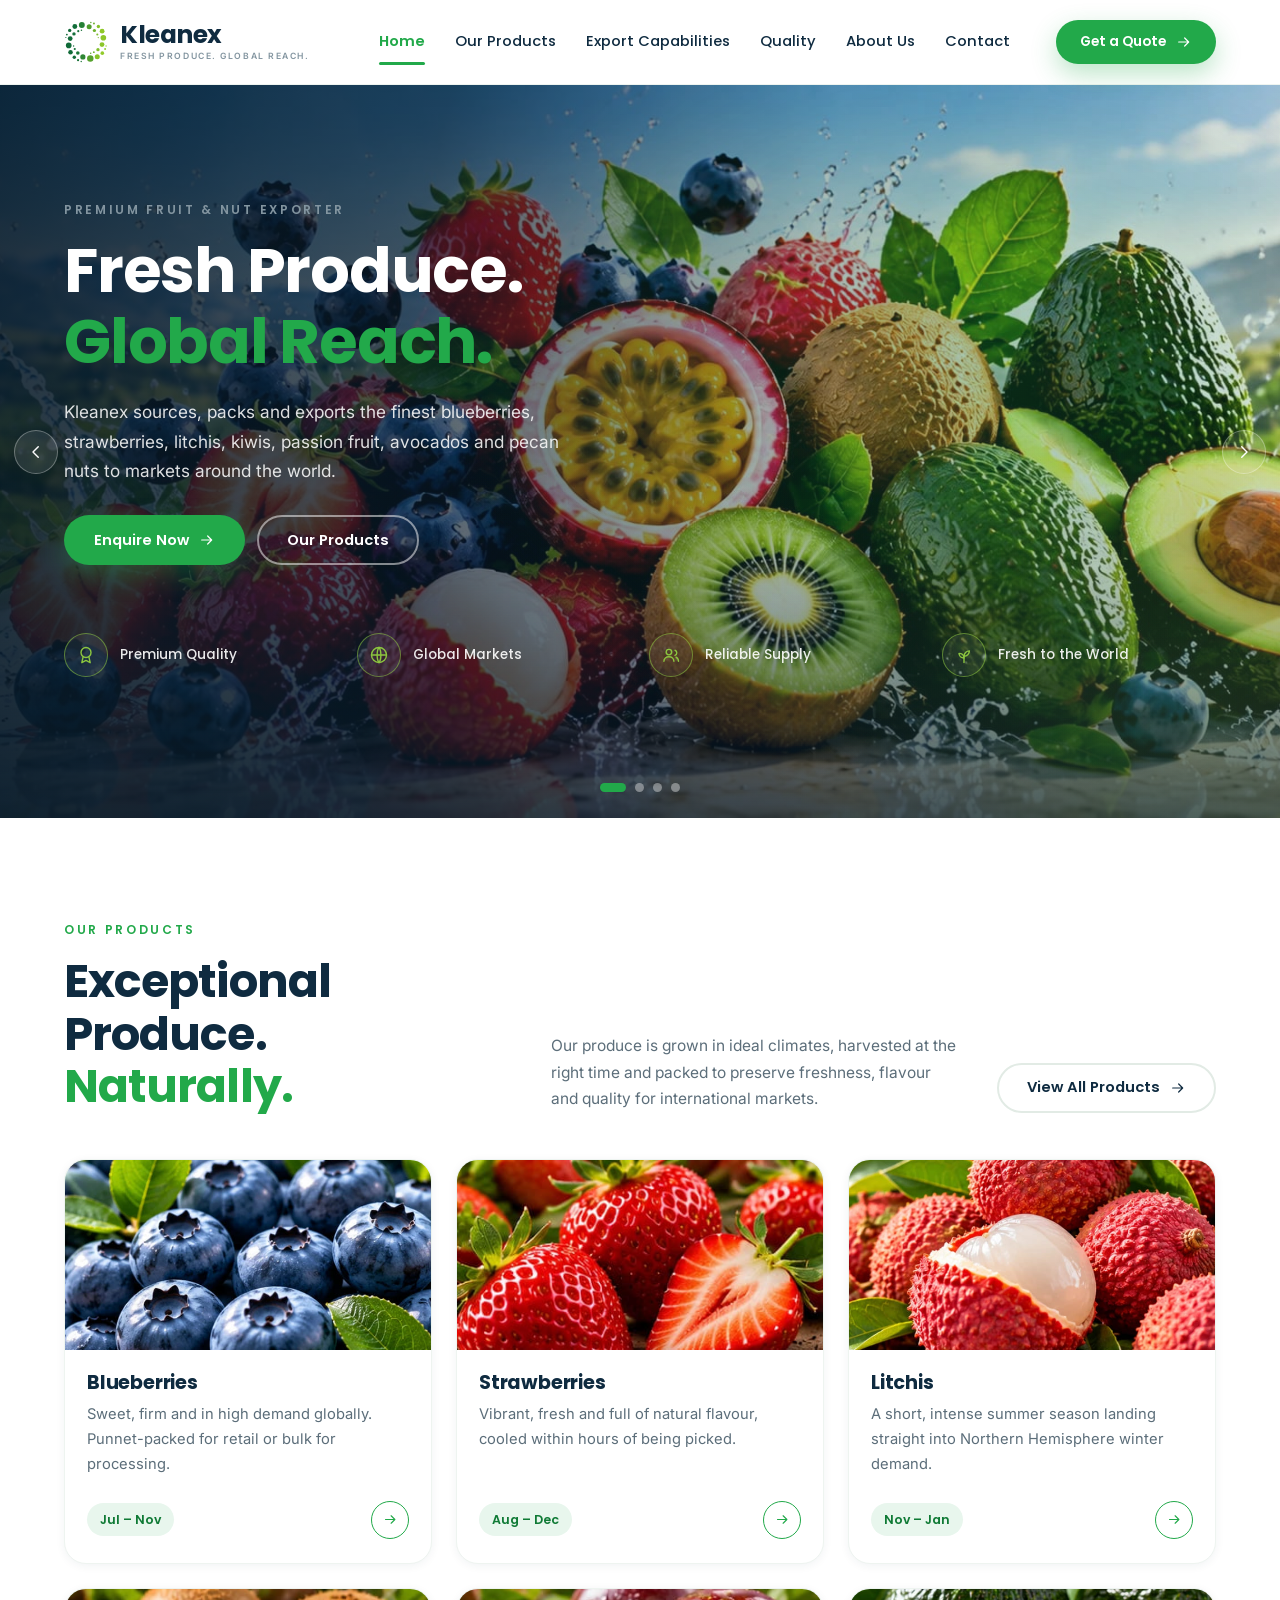
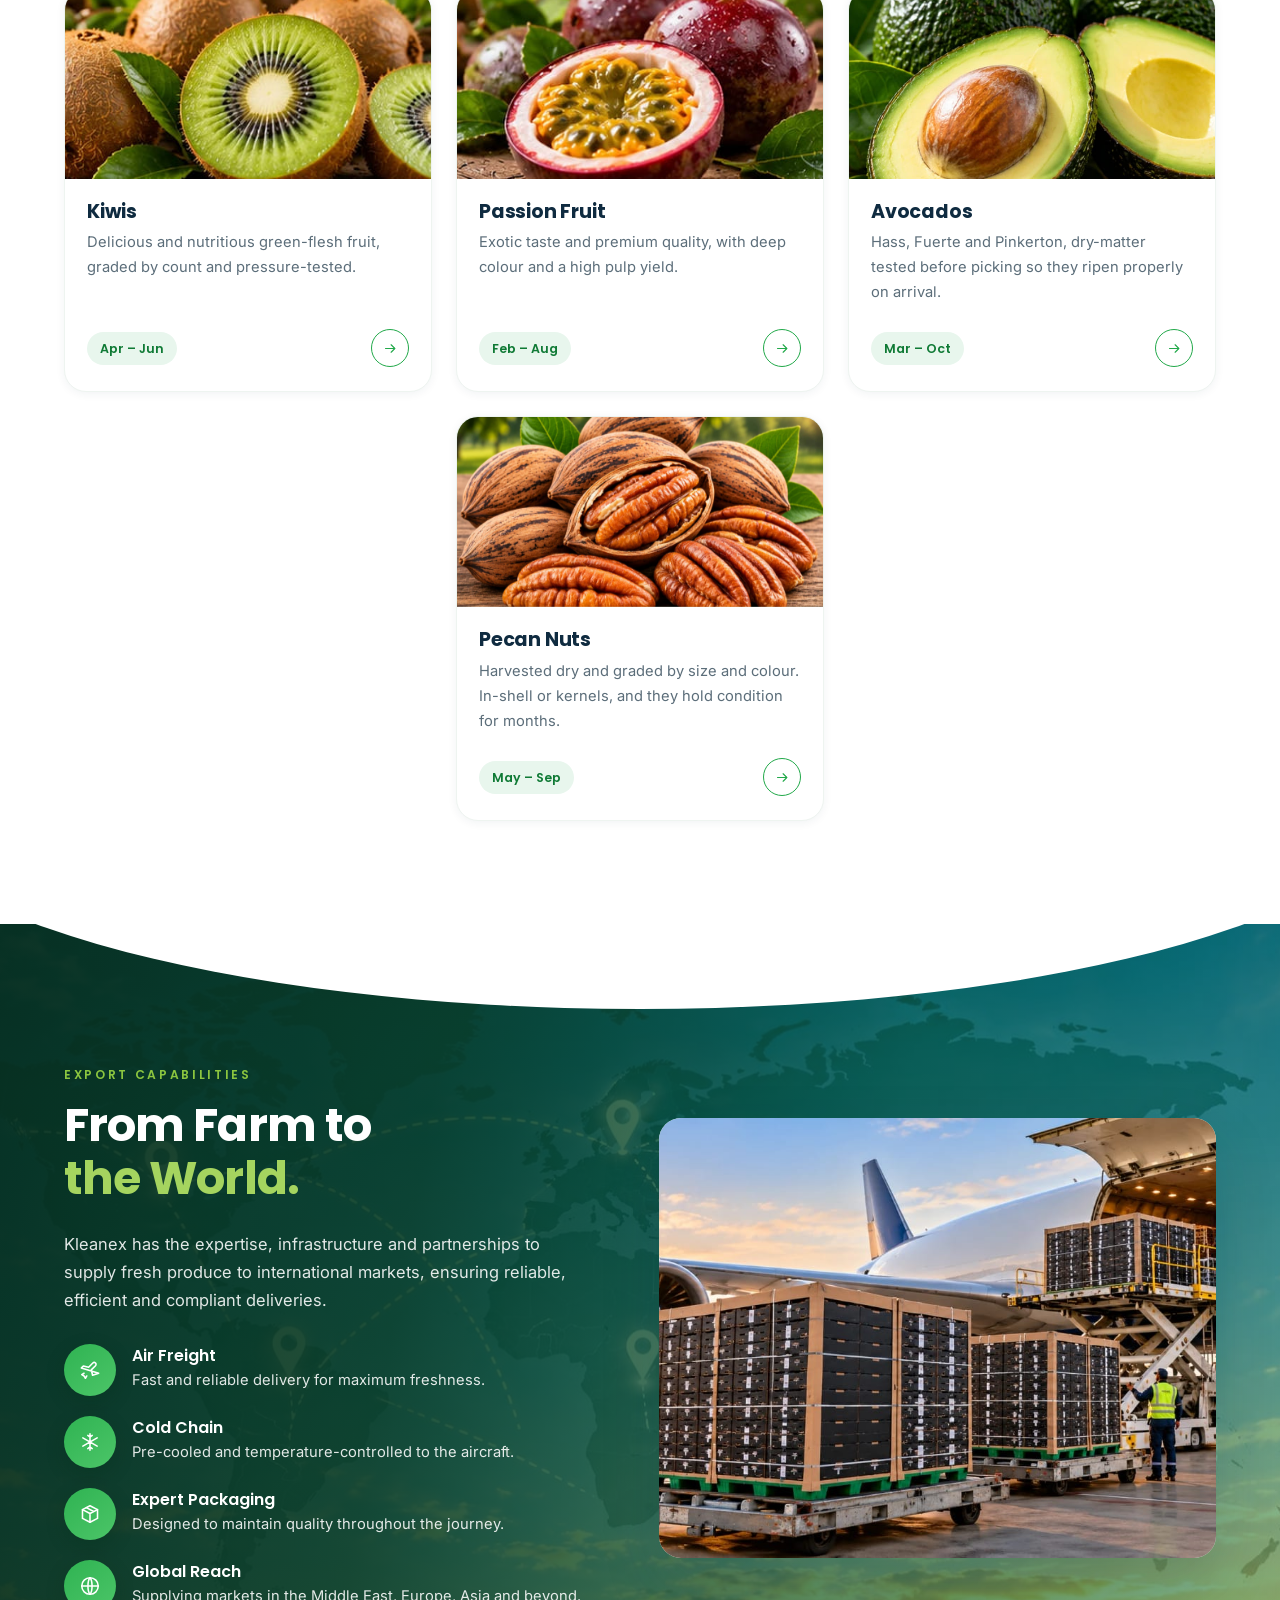
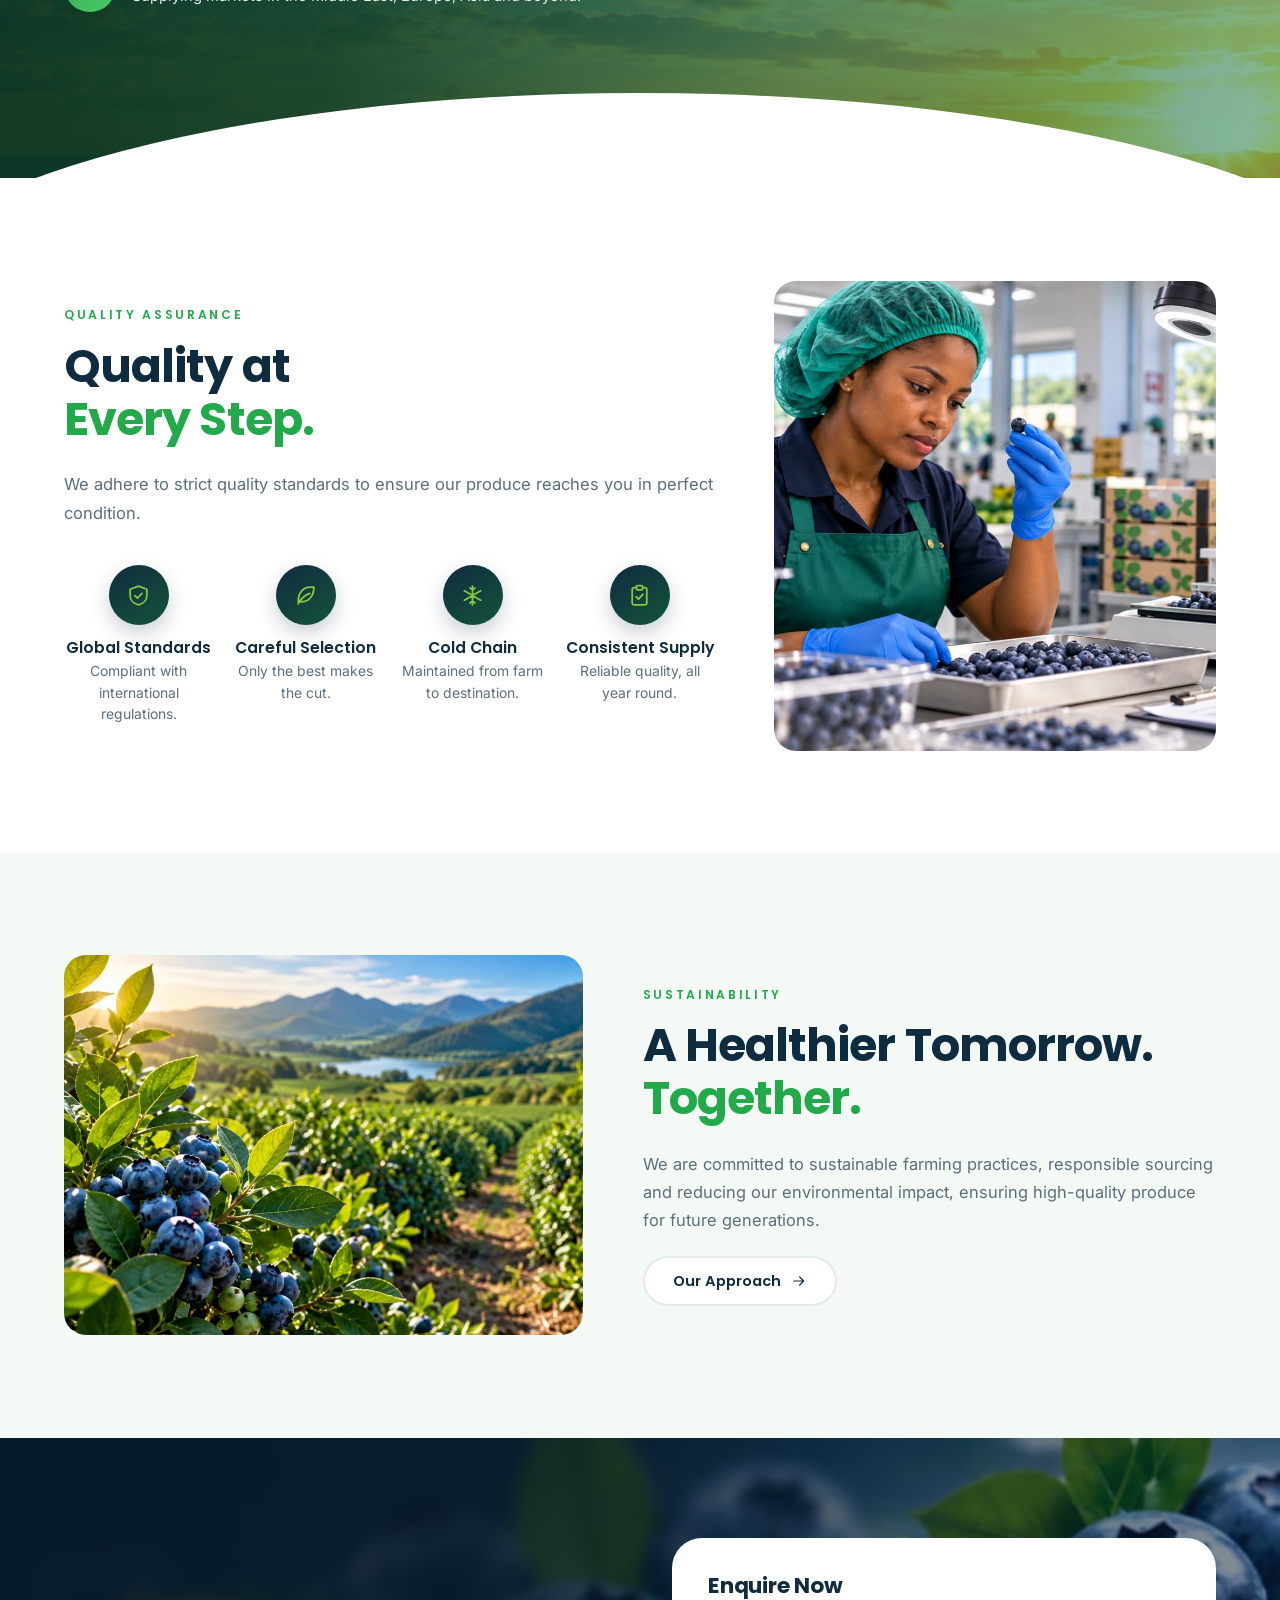
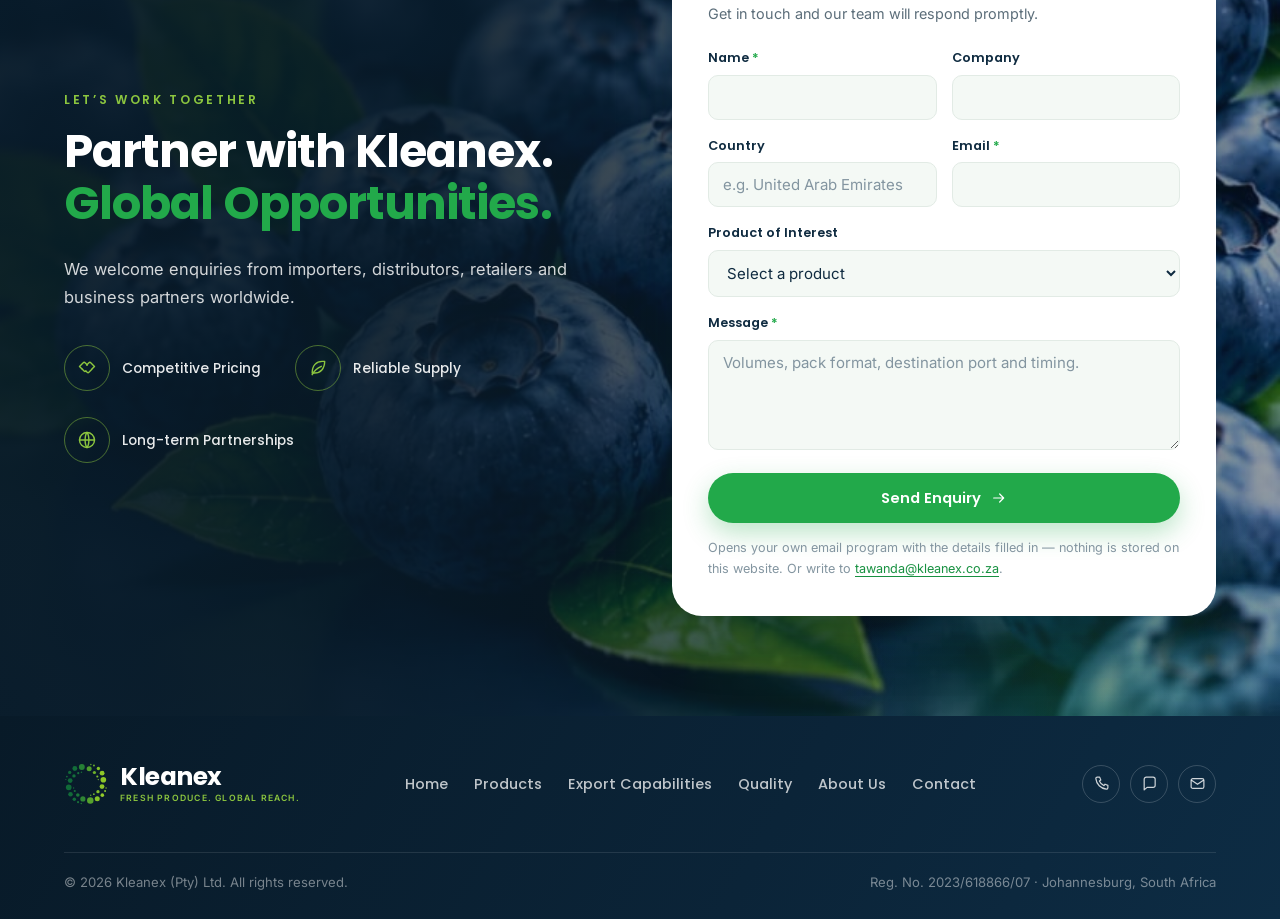
==== commit 1d16c37b: "Widen the range wording now that pecans are a line Pecans are not fruit, so copy that described the " ====
--- a/index.html
+++ b/index.html
@@ -3,9 +3,9 @@
 <head>
 <meta charset="UTF-8" />
 <meta name="viewport" content="width=device-width, initial-scale=1.0" />
-<title>Kleanex | Fresh Produce. Global Reach. &mdash; Fruit Exporter, Zimbabwe &amp; South Africa</title>
-<meta name="description" content="Kleanex sources, packs and exports the finest blueberries, strawberries, litchis, kiwis, passion fruit and avocados from Zimbabwe and South Africa to markets around the world." />
-<meta name="keywords" content="fresh produce exporter Zimbabwe, fruit exporter South Africa, blueberry exporter, strawberry exporter, litchi exporter, kiwi exporter, passion fruit supplier, avocado exporter, Kleanex" />
+<title>Kleanex | Fresh Produce. Global Reach. &mdash; Fruit &amp; Nut Exporter, Zimbabwe &amp; South Africa</title>
+<meta name="description" content="Kleanex sources, packs and exports the finest blueberries, strawberries, litchis, kiwis, passion fruit, avocados and pecan nuts from Zimbabwe and South Africa to markets around the world." />
+<meta name="keywords" content="fresh produce exporter Zimbabwe, fruit exporter South Africa, blueberry exporter, strawberry exporter, litchi exporter, kiwi exporter, passion fruit supplier, avocado exporter, pecan nut exporter, Kleanex" />
 <link rel="canonical" href="https://www.kleanex.co.za/" />
 <meta name="robots" content="index, follow" />
 <meta name="geo.region" content="ZA-GP" />
@@ -13,17 +13,17 @@
 <meta property="og:type" content="website" />
 <meta property="og:site_name" content="Kleanex" />
 <meta property="og:title" content="Kleanex | Fresh Produce. Global Reach." />
-<meta property="og:description" content="Exporting premium blueberries, strawberries, litchis, kiwis, passion fruit and avocados from Zimbabwe and South Africa." />
+<meta property="og:description" content="Exporting premium blueberries, strawberries, litchis, kiwis, passion fruit, avocados and pecan nuts from Zimbabwe and South Africa." />
 <meta property="og:url" content="https://www.kleanex.co.za/" />
 <meta property="og:image" content="https://www.kleanex.co.za/assets/img/hero-1.jpg" />
 <meta name="twitter:card" content="summary_large_image" />
 <meta name="twitter:title" content="Kleanex | Fresh Produce. Global Reach." />
-<meta name="twitter:description" content="Premium fresh fruit exporter from Zimbabwe and South Africa." />
+<meta name="twitter:description" content="Premium fruit and nut exporter from Zimbabwe and South Africa." />
 <meta name="theme-color" content="#22a94a" />
 <link rel="preconnect" href="https://fonts.googleapis.com" />
 <link rel="preconnect" href="https://fonts.gstatic.com" crossorigin />
 <link href="https://fonts.googleapis.com/css2?family=Poppins:wght@400;500;600;700&family=Inter:wght@400;500;600&display=swap" rel="stylesheet" />
-<link rel="stylesheet" href="css/styles.css?v=202611042049" />
+<link rel="stylesheet" href="css/styles.css?v=202611042054" />
 <link rel="icon" href="assets/favicon.svg" type="image/svg+xml" />
 <script type="application/ld+json">
 {
@@ -32,7 +32,7 @@
   "name": "Kleanex (Pty) Ltd",
   "slogan": "Fresh Produce. Global Reach.",
   "url": "https://www.kleanex.co.za/",
-  "description": "Exporter of fresh produce from Zimbabwe and South Africa: blueberries, strawberries, litchis, kiwis, passion fruit and avocados.",
+  "description": "Exporter of fresh produce from Zimbabwe and South Africa: blueberries, strawberries, litchis, kiwis, passion fruit, avocados and pecan nuts.",
   "foundingDate": "2023",
   "address": {
     "@type": "PostalAddress",
@@ -254,11 +254,11 @@
     <div class="wrap hero-inner">
       <div class="hero-copy-stack">
         <div class="hero-copy is-active" data-copy>
-          <span class="eyebrow eyebrow--muted">Premium Fresh Fruit Exporter</span>
+          <span class="eyebrow eyebrow--muted">Premium Fruit &amp; Nut Exporter</span>
           <h1><span class="tt">Fresh Produce.</span><span class="tt tt--green">Global Reach.</span></h1>
           <p>
             Kleanex sources, packs and exports the finest blueberries, strawberries, litchis,
-            kiwis, passion fruit and avocados to markets around the world.
+            kiwis, passion fruit, avocados and pecan nuts to markets around the world.
           </p>
           <div class="hero-actions">
             <a class="btn btn--green" href="#enquire">Enquire Now <svg><use href="#i-arrow" /></svg></a>
@@ -297,7 +297,7 @@
           <h1><span class="tt">From Orchard</span><span class="tt tt--green">to Arrival.</span></h1>
           <p>
             Pre-cooled before loading, shipped under a recorded regime and cleared with every
-            certificate in place &mdash; so the fruit lands in the condition you paid for.
+            certificate in place &mdash; so it lands in the condition you paid for.
           </p>
           <div class="hero-actions">
             <a class="btn btn--green" href="#quality">Our Quality Standards <svg><use href="#i-arrow" /></svg></a>
@@ -328,10 +328,10 @@
       <div class="head-split">
         <div>
           <span class="eyebrow">Our Products</span>
-          <h2><span class="tt">Exceptional Fruit.</span><span class="tt tt--green">Naturally.</span></h2>
+          <h2><span class="tt">Exceptional Produce.</span><span class="tt tt--green">Naturally.</span></h2>
         </div>
         <p>
-          Our fruit is grown in ideal climates, harvested at the right time and packed to
+          Our produce is grown in ideal climates, harvested at the right time and packed to
           preserve freshness, flavour and quality for international markets.
         </p>
         <a class="btn btn--outline" href="about.html#produce-lines">View All Products <svg><use href="#i-arrow" /></svg></a>
@@ -433,7 +433,7 @@
         <span class="eyebrow eyebrow--light">Export Capabilities</span>
         <h2><span class="tt">From Farm to</span><span class="tt" style="color:#a5d45f">the World.</span></h2>
         <p>
-          Kleanex has the expertise, infrastructure and partnerships to supply fresh fruit to
+          Kleanex has the expertise, infrastructure and partnerships to supply fresh produce to
           international markets, ensuring reliable, efficient and compliant deliveries.
         </p>
 
@@ -471,7 +471,7 @@
         <span class="eyebrow">Quality Assurance</span>
         <h2><span class="tt">Quality at</span><span class="tt tt--green">Every Step.</span></h2>
         <p class="lede">
-          We adhere to strict quality standards to ensure our fruit reaches you in perfect condition.
+          We adhere to strict quality standards to ensure our produce reaches you in perfect condition.
         </p>
 
         <div class="badges">
@@ -483,7 +483,7 @@
           <div class="badge">
             <span class="ico"><svg><use href="#i-leaf" /></svg></span>
             <h4>Careful Selection</h4>
-            <p>Only the best fruit makes the cut.</p>
+            <p>Only the best makes the cut.</p>
           </div>
           <div class="badge">
             <span class="ico"><svg><use href="#i-snow" /></svg></span>
@@ -518,7 +518,7 @@
         <h2><span class="tt">A Healthier Tomorrow.</span><span class="tt tt--green">Together.</span></h2>
         <p>
           We are committed to sustainable farming practices, responsible sourcing and reducing
-          our environmental impact, ensuring high-quality fruit for future generations.
+          our environmental impact, ensuring high-quality produce for future generations.
         </p>
         <p style="margin-top:22px">
           <a class="btn btn--outline" href="about.html#sustainability">Our Approach <svg><use href="#i-arrow" /></svg></a>
@@ -638,6 +638,6 @@
   </div>
 </footer>
 
-<script src="js/site.js?v=202611042049" defer></script>
+<script src="js/site.js?v=202611042054" defer></script>
 </body>
 </html>
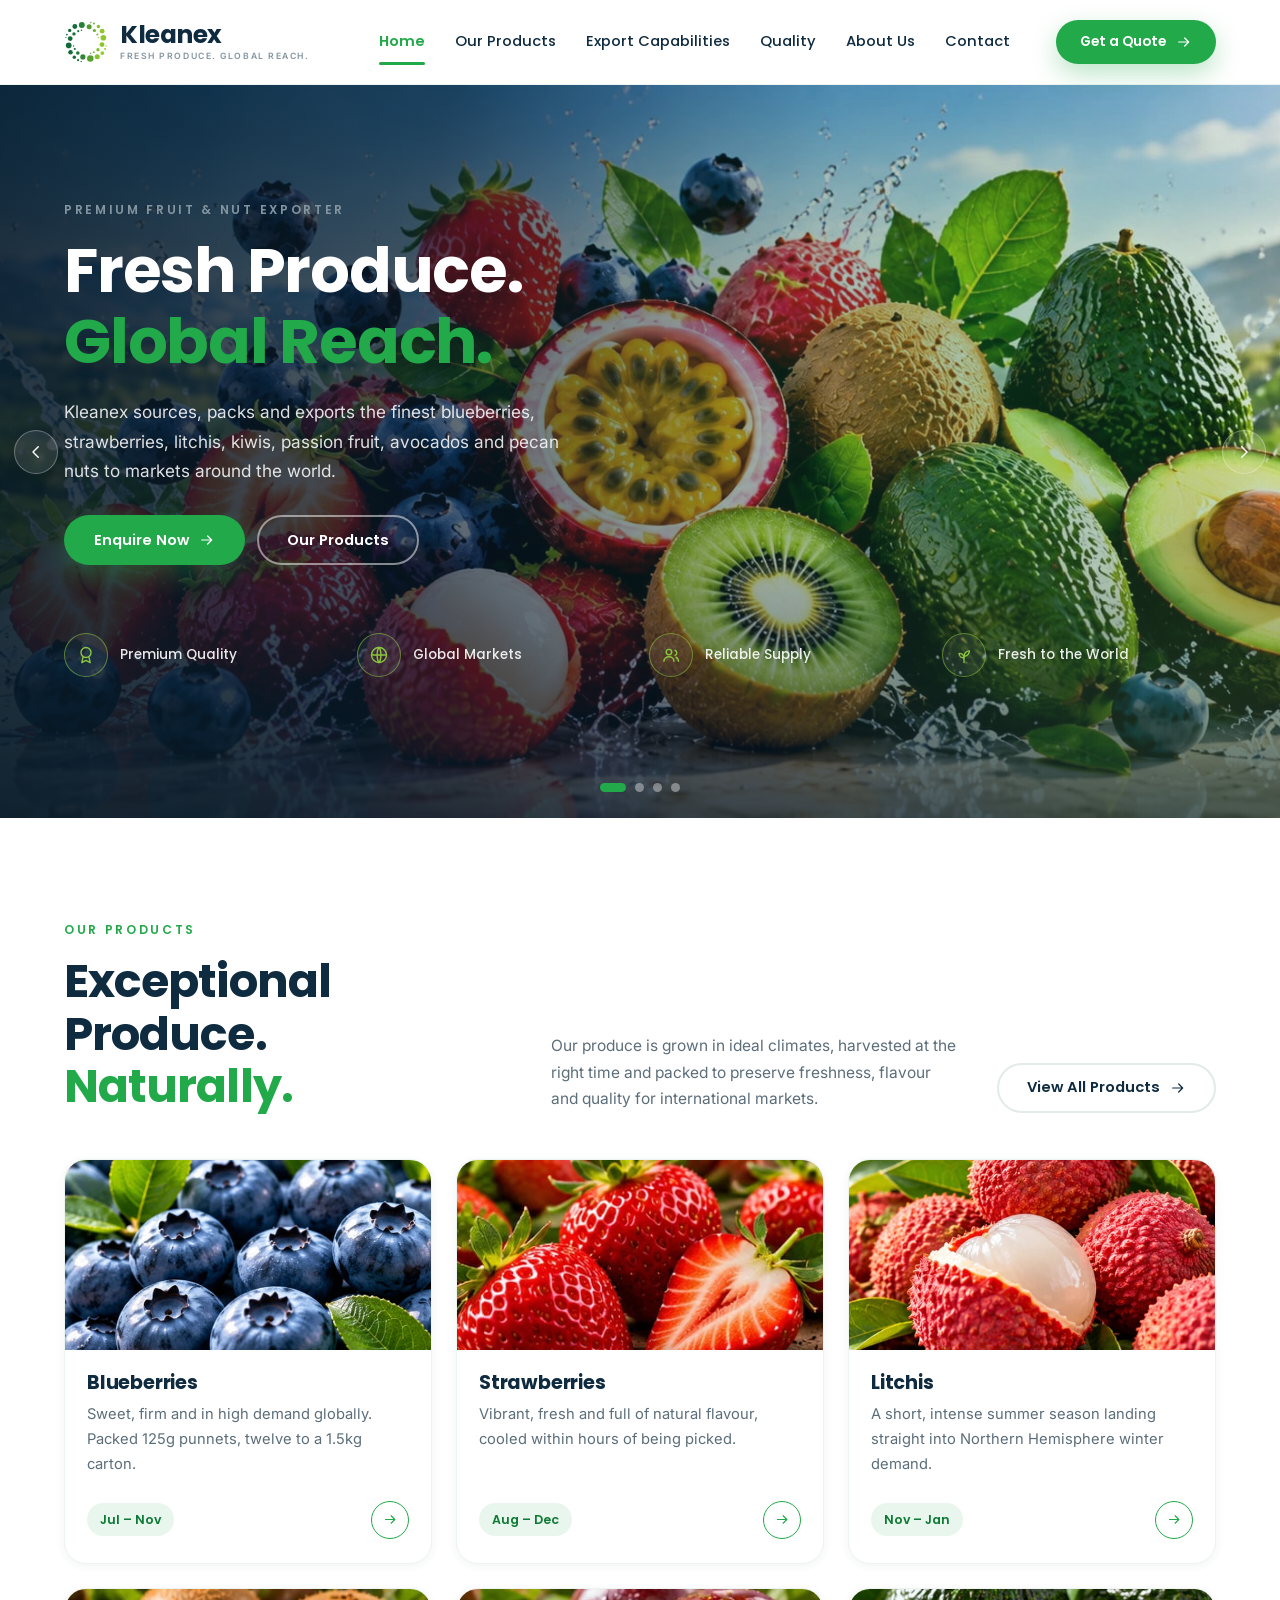
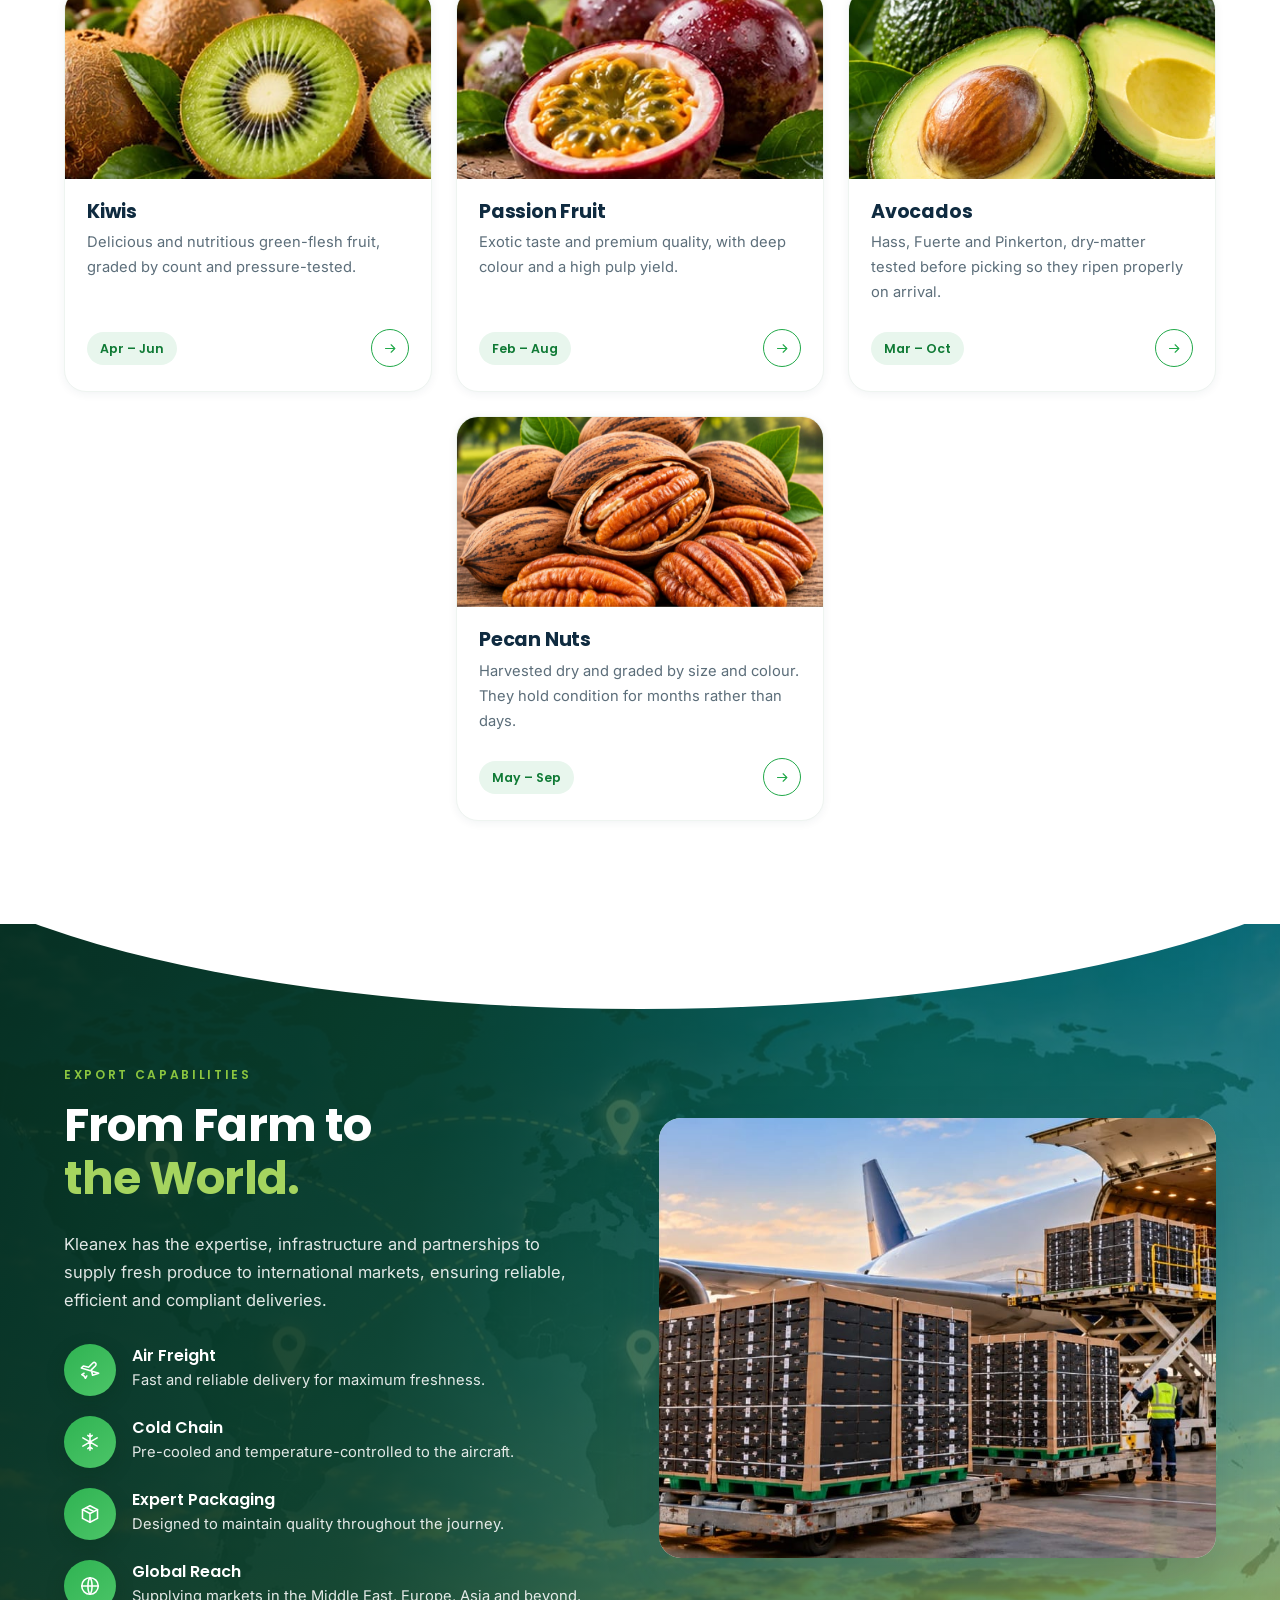
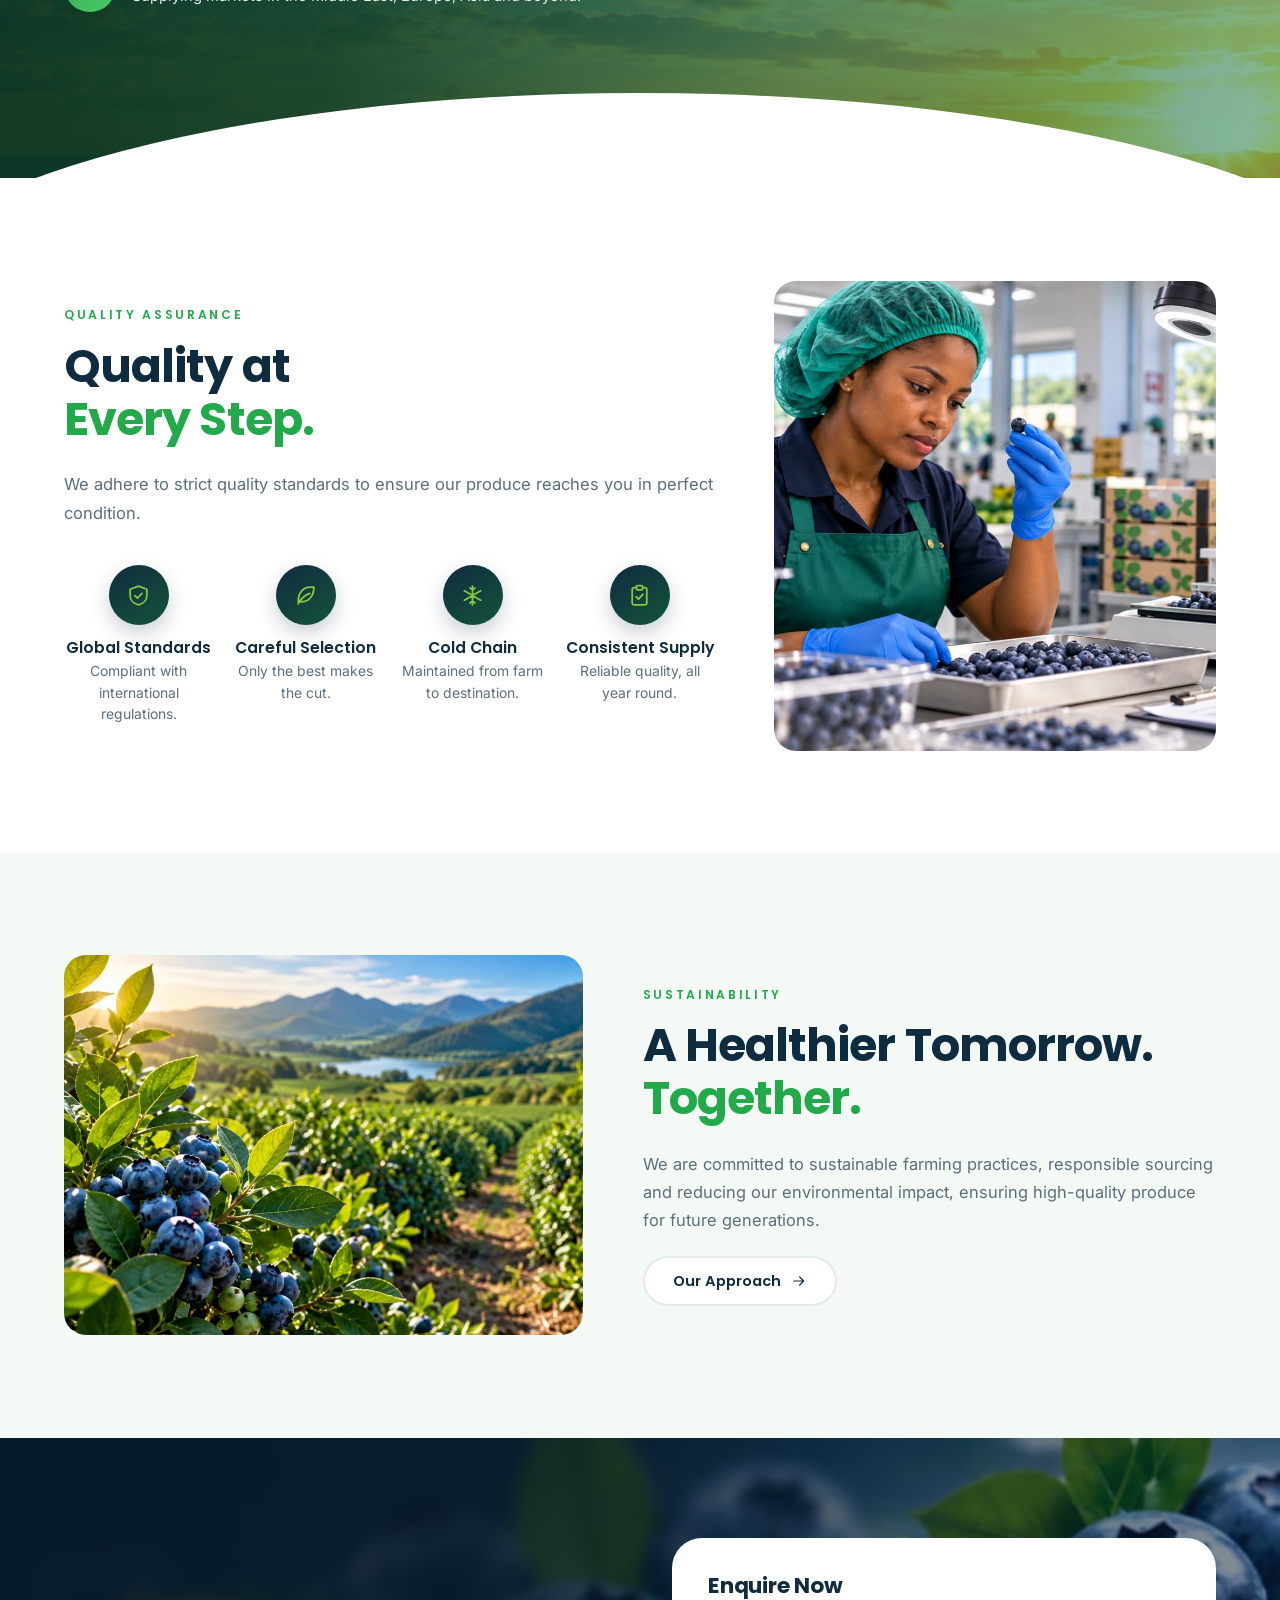
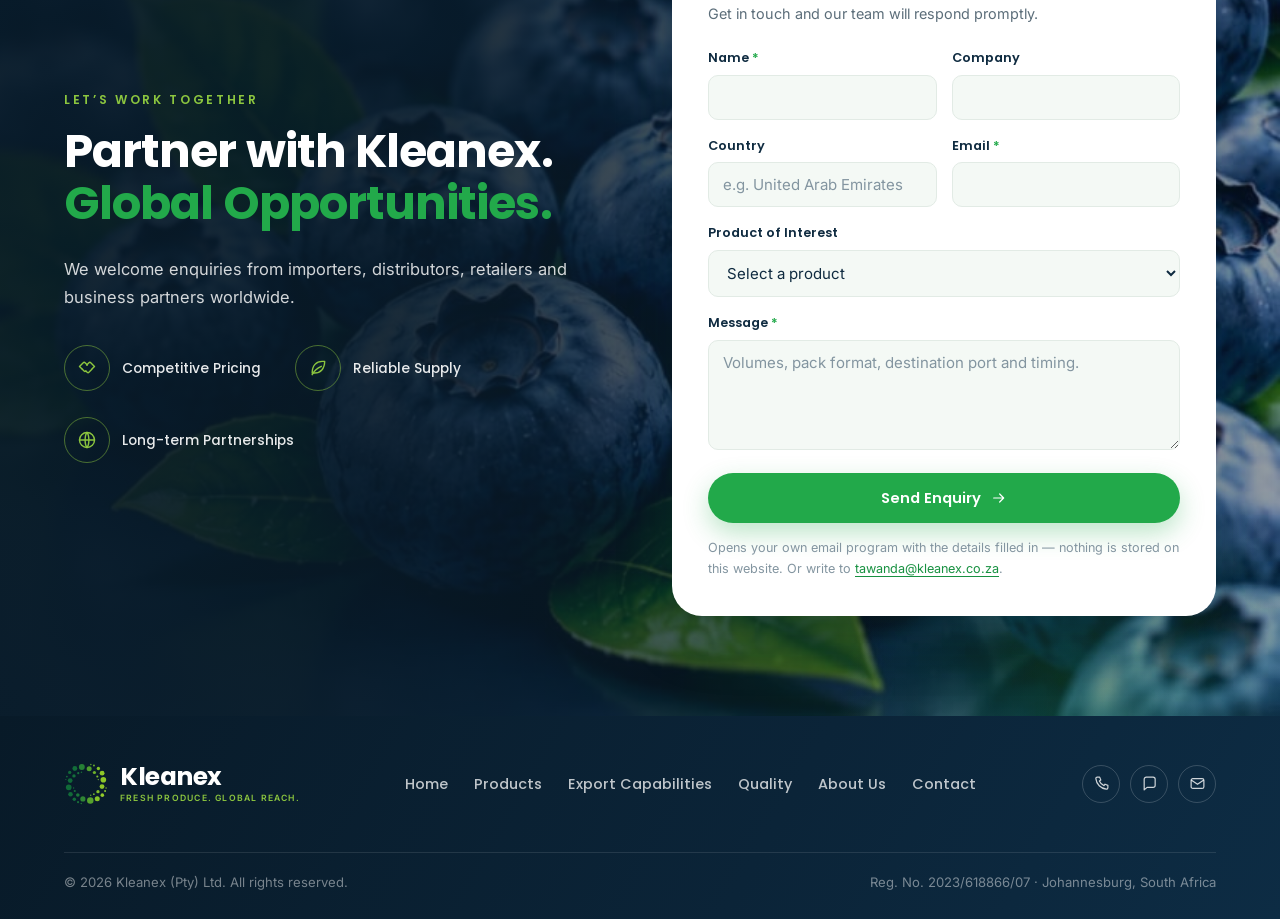
==== commit 30e401fc: "Correct blueberry and pecan pack formats Per Tawanda: - Blueberries are 125g punnets, twelve to a 1." ====
--- a/index.html
+++ b/index.html
@@ -23,7 +23,7 @@
 <link rel="preconnect" href="https://fonts.googleapis.com" />
 <link rel="preconnect" href="https://fonts.gstatic.com" crossorigin />
 <link href="https://fonts.googleapis.com/css2?family=Poppins:wght@400;500;600;700&family=Inter:wght@400;500;600&display=swap" rel="stylesheet" />
-<link rel="stylesheet" href="css/styles.css?v=202611042054" />
+<link rel="stylesheet" href="css/styles.css?v=202611042138" />
 <link rel="icon" href="assets/favicon.svg" type="image/svg+xml" />
 <script type="application/ld+json">
 {
@@ -345,7 +345,7 @@
           </div>
           <div class="body">
             <h3>Blueberries</h3>
-            <p>Sweet, firm and in high demand globally. Punnet-packed for retail or bulk for processing.</p>
+            <p>Sweet, firm and in high demand globally. Packed 125g punnets, twelve to a 1.5kg carton.</p>
             <div class="foot"><span class="season">Jul &ndash; Nov</span><span class="round-arrow"><svg><use href="#i-arrow" /></svg></span></div>
           </div>
         </a>
@@ -413,11 +413,11 @@
         <a class="product-card" href="about.html#pecans">
           <div class="ph">
             <svg><use href="#f-pecan" /></svg>
-            <img src="assets/img/pecans.jpg" alt="Export-grade pecan nuts, in-shell and kernels" loading="lazy" onload="this.style.opacity=1" onerror="this.remove()" />
+            <img src="assets/img/pecans.jpg" alt="Export-grade pecan nuts" loading="lazy" onload="this.style.opacity=1" onerror="this.remove()" />
           </div>
           <div class="body">
             <h3>Pecan Nuts</h3>
-            <p>Harvested dry and graded by size and colour. In-shell or kernels, and they hold condition for months.</p>
+            <p>Harvested dry and graded by size and colour. They hold condition for months rather than days.</p>
             <div class="foot"><span class="season">May &ndash; Sep</span><span class="round-arrow"><svg><use href="#i-arrow" /></svg></span></div>
           </div>
         </a>
@@ -638,6 +638,6 @@
   </div>
 </footer>
 
-<script src="js/site.js?v=202611042054" defer></script>
+<script src="js/site.js?v=202611042138" defer></script>
 </body>
 </html>
